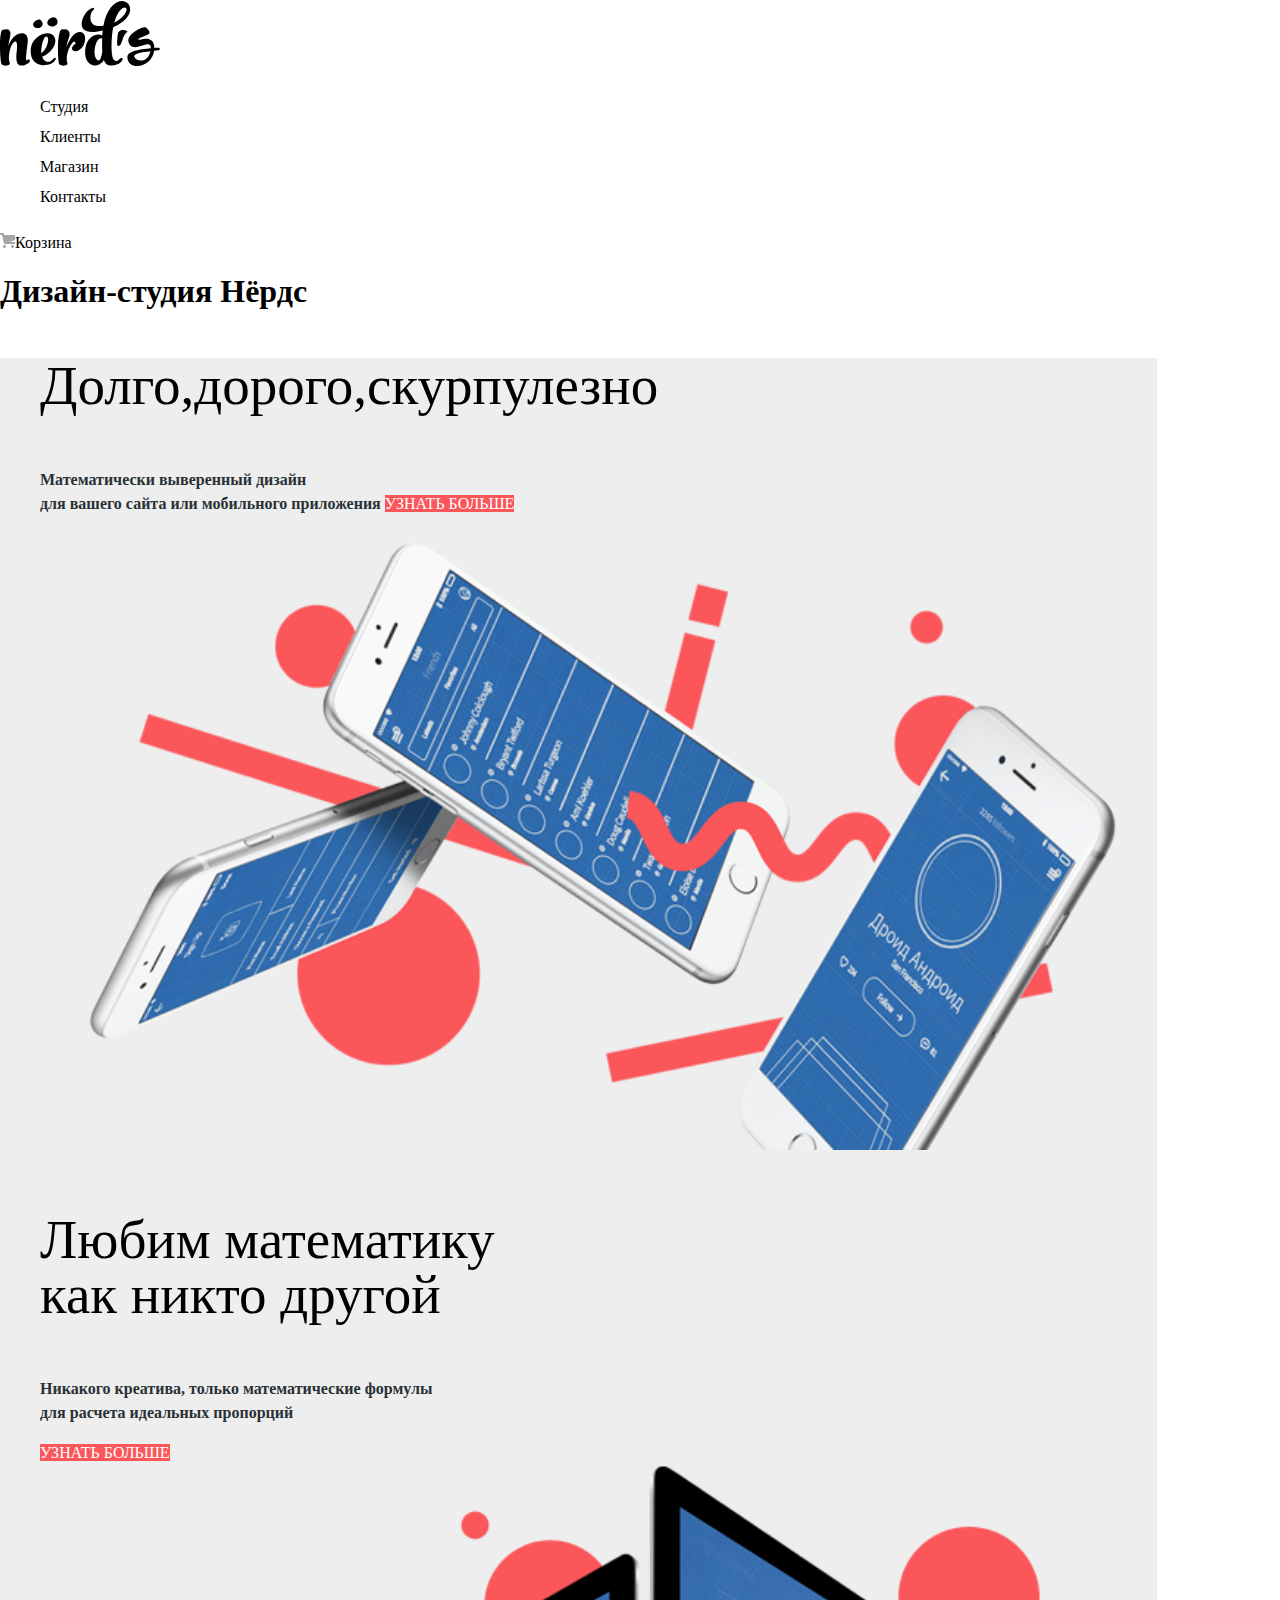
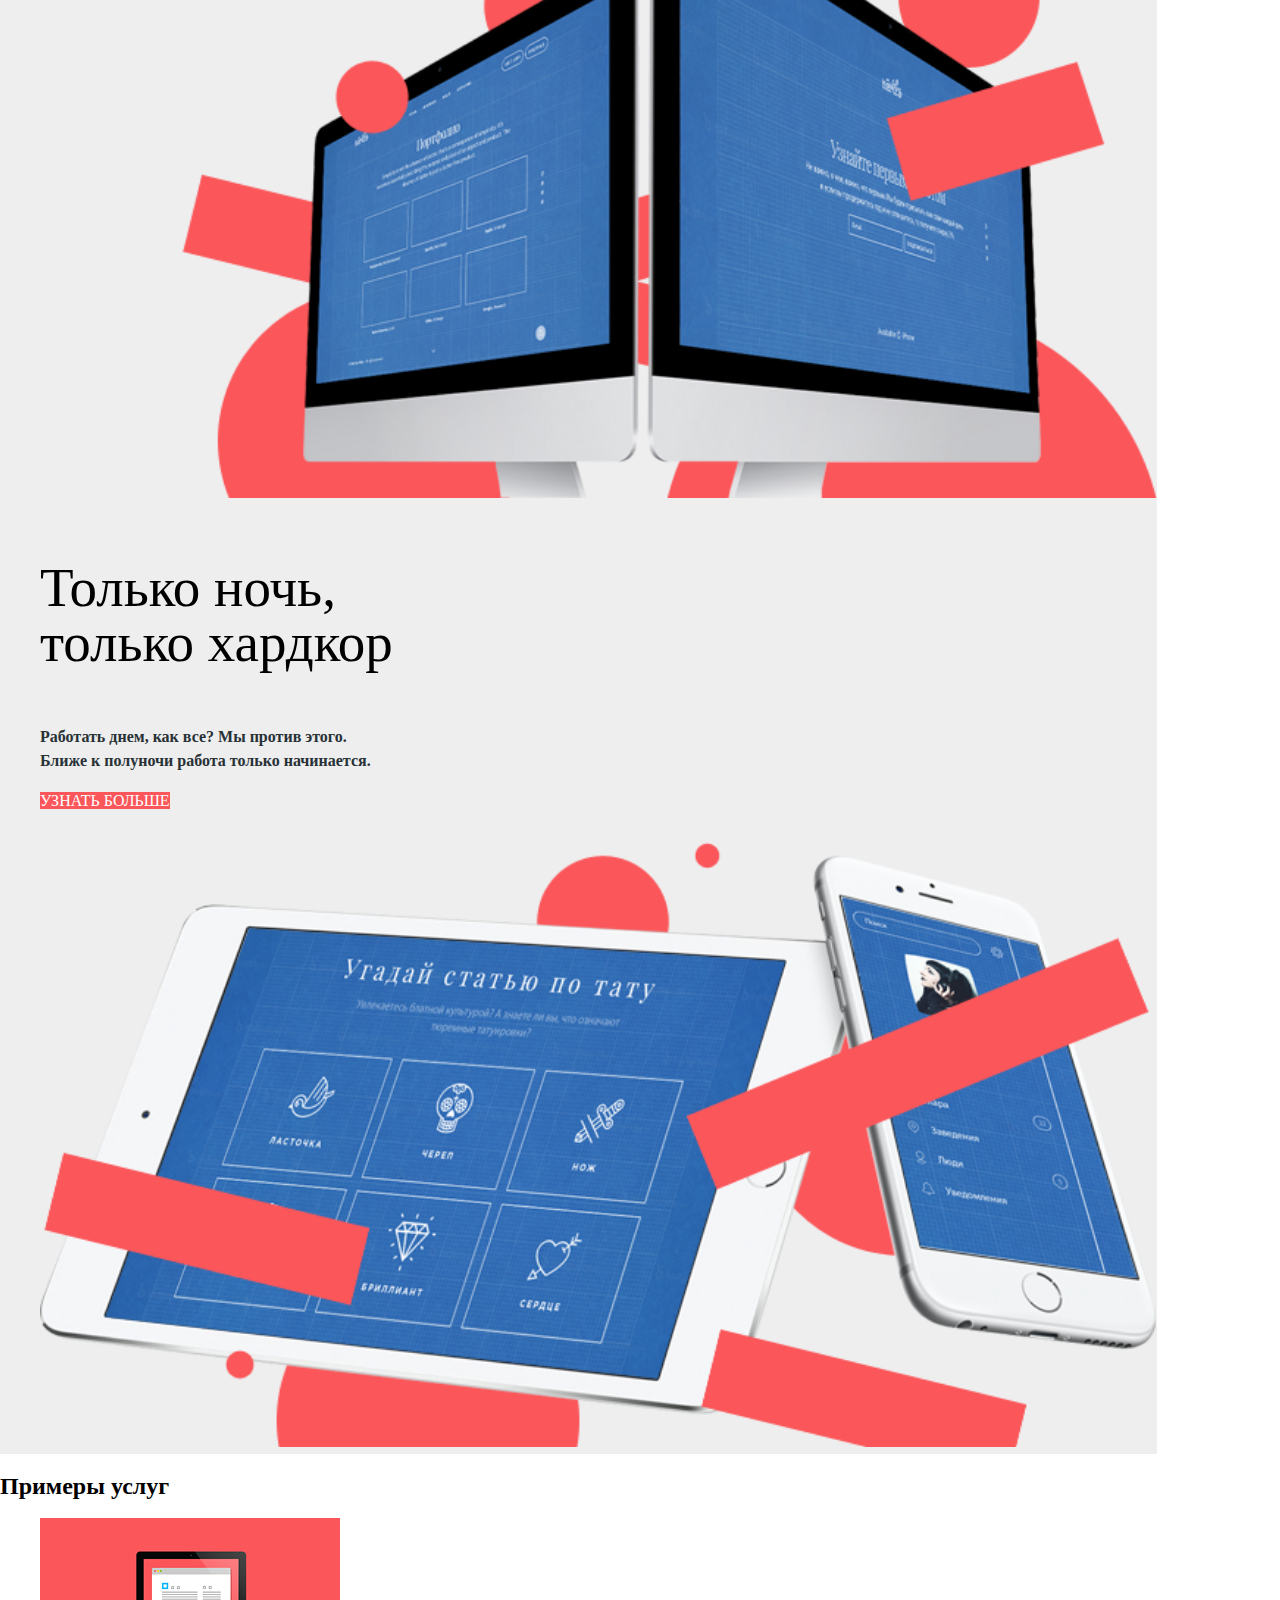
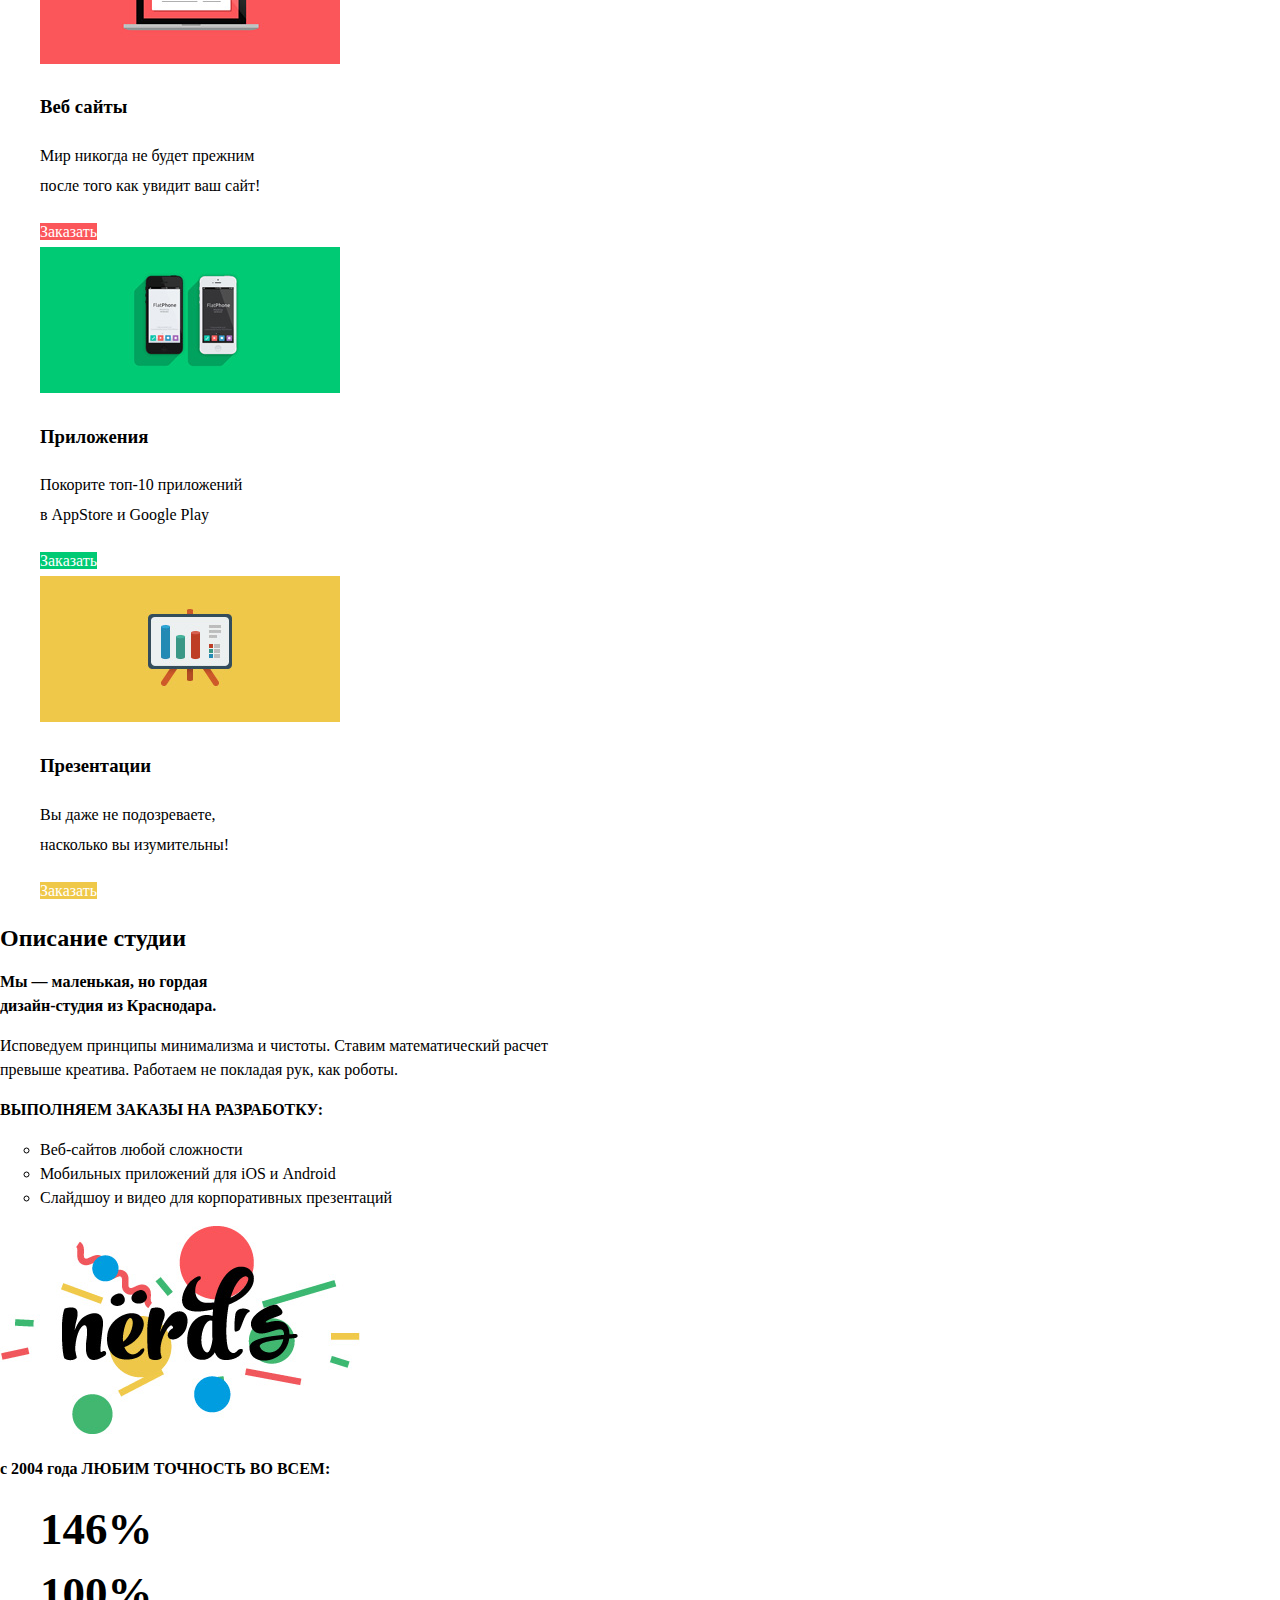
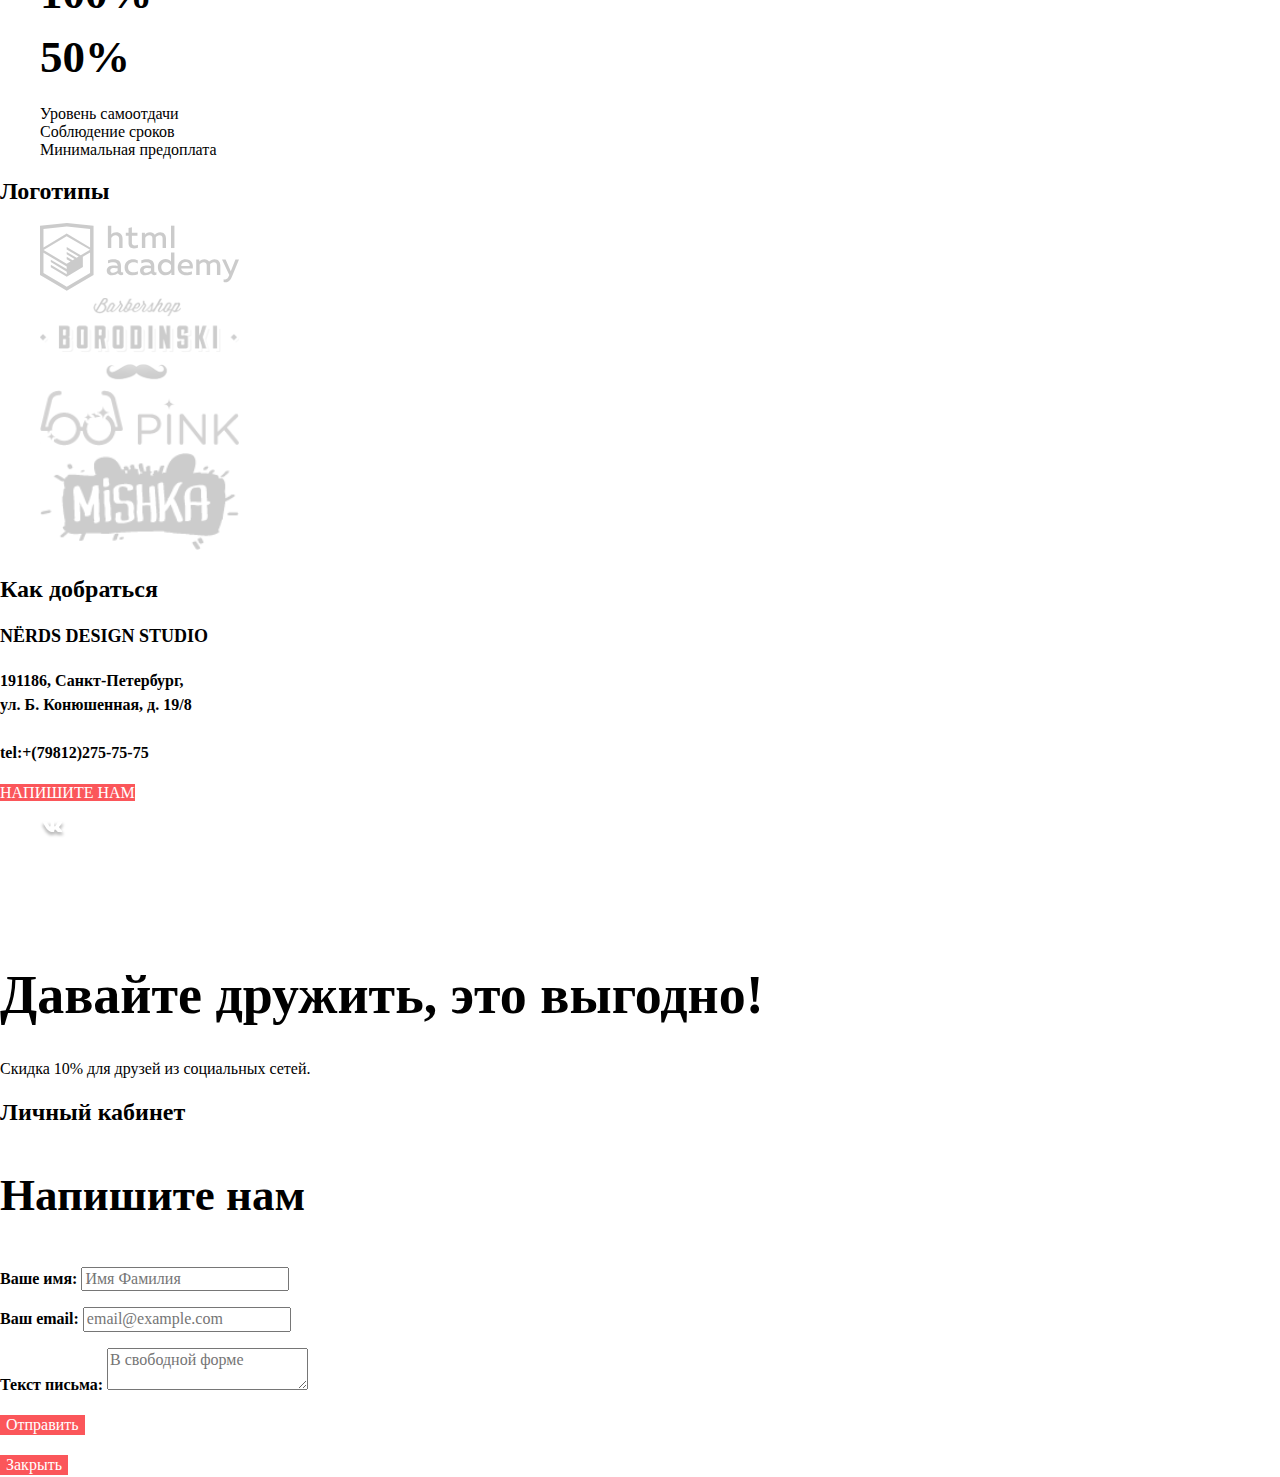
==== index.html @ e7d0ba55 "Merge pull request #5 from DavlatovaN/master" ====
<!DOCTYPE html>
<html class="page" lang="ru">
  <head>
    <meta charset="utf-8">
    <title>HTML Academy: Нёрдс</title>
    <link rel="icon" href="favicon.ico.svg">
    <link rel="icon" href="img/icons/icon.svg "type="image/svg+xml>">
    <link rel="apple-touch-icon" href="img/icons/180.png">
    <link rel="manifest" href="favicon.manifest">
    <link rel="stylesheet" href="css/normalize.css">
    <link href="https://fonts.googleapis.com/css2?family=Roboto:wght@400;700&display=swap" rel="stylesheet">
    <link rel="stylesheet" href="css/style.css">
  </head>

  <body class="page-body">
  <header class="header-main">
    <div class="container">
      <nav class="main-navigation">
        <a class="main-header-logo" href="index.html">
          <img src="img/nerds-logo.svg" width="160" height="65" alt="Логотип Нёрдс">
        </a>
        <ul class="site-navigation">
          <li><a class="site-navigation-link" href="index.html">Студия</a></li>
          <li><a class="site-navigation-link" href="#">Клиенты</a></li>
          <li><a class="site-navigation-link">Магазин</a></li>
          <li><a class="site-navigation-link" href="#">Контакты</a></li>
        </ul>
        <a class="cart-link" href="#"><img src="img/cart-icon.svg" alt="Корзина">Корзина</a>
      </nav>
    </div>
  </header>
  <!--Первый блок со слайдером-->
 <main class="container">
   <h1>Дизайн-студия Нёрдс</h1>
   <!--Первый блок со слайдером-->
   <section class="features">
     <ul class="features-list">
       <li class="features-item">
         <p class="list-title">Долго,дорого,скурпулезно</p>
         <p class="list-discription">
           Математически выверенный дизайн<br />
           для вашего сайта или мобильного приложения
           <a class="button" href="#">УЗНАТЬ БОЛЬШЕ</a>
           <img src="img/slide.png" width="1157" height="431" alt="Логотип Нёрдс">
       </li>
       <li class="features-item">
       <p class="list-title">
         Любим математику<br>
         как никто другой
       </p>
         <p class="list-discription">
           Никакого креатива, только математические формулы<br>
           для расчета идеальных пропорций
         </p>
         <a class="button" href="#">УЗНАТЬ БОЛЬШЕ</a>
         <img src="img/slide2.png" width="1157" height="431" alt="Логотип Нёрдс">
       </li>
       <li class="features-item">
         <p class="list-title">Только ночь,<br />только хардкор</p>
         <p class="list-discription">
           Работать днем, как все? Мы против этого.<br>
           Ближе к полуночи работа только начинается.
         </p>
         <a class="button" href="#">УЗНАТЬ БОЛЬШЕ</a>
         <img src="img/slide3.png" width="1157" height="431" alt="Логотип Нёрдс">
     </ul>
   </section>

   <!--Второй блок с примерами работ-->
   <section class="services">
     <h2> Примеры услуг</h2>
     <ul class="services-list">
       <li class="services-item">
           <img src="img/computer.png" width="300" height="146" alt="Иллюстрация-1">
         <h3>Веб сайты</h3>
         <p class="services-slogan">Мир никогда не будет прежним<br>
           после того как увидит ваш сайт!</p>
         <a class="button" href="blank.html">Заказать</a>
       </li>
       <li class="services-item">
           <img src="img/telephone.png" width="300" height="146" alt="Иллюстрация-2">
         <h3>Приложения</h3>
         <p>
           Покорите топ-10 приложений <br />
           в AppStore и Google Play
         </p>
         <a class="button button-green" href="#">Заказать</a>
       </li>
       <li class="services-item">
           <img src="img/TV.png" width="300" height="146" alt="Иллюстрация-3">
         <h3>Презентации</h3>
         <p>Вы даже не подозреваете,<br />
           насколько вы изумительны!</p>
         <a class="button button-yellow" href="#">Заказать</a>
       </li>
     </ul>
   </section>

   <!--Третий блок описание студии-->
   <section class="article">
     <h2>Описание студии</h2>
     <p class="article-title">Мы — маленькая, но гордая<br>
       дизайн-студия из Краснодара.</p>
     <p class="article-item">Исповедуем принципы минимализма и чистоты. Ставим математический расчет<br>
       превыше креатива. Работаем не покладая рук, как роботы.</p>
     <p class="orders">ВЫПОЛНЯЕМ ЗАКАЗЫ НА РАЗРАБОТКУ:</p>
     <ul class="orders-list">
       <li class="orders-item">Веб-сайтов любой сложности</li>
       <li class="orders-item">Мобильных приложений для iOS и Android</li>
       <li class="orders-item">Слайдшоу и видео для корпоративных презентаций</li>
     </ul>
     <img src="img/nerds-illustration.svg" width="360" height="208" alt="Иллюстрация-1">
     <p class="acuracy">с 2004 года ЛЮБИМ ТОЧНОСТЬ ВО ВСЕМ:</p>
     <ul>
       <li class="acuracy-percent">146%</li>
       <li class="acuracy-percent">100%</li>
       <li class="acuracy-percent">50%</li>
     </ul>
     <ul >
       <li class="acuracy-tag">Уровень самоотдачи</li>
       <li class="acuracy-tag">Соблюдение сроков</li>
       <li class="acuracy-tag">Минимальная предоплата</li>
     </ul>
   </section>

   <!--Четвертый блок с логотипами-->

   <section class="partners">
     <h2>Логотипы</h2>
     <ul class="partners-list">
       <li class="partners-item">
         <img src="img/Group-1.svg" width="199" height="68" alt="Группа-1">
       </li>
       <li class="partners-item">
         <img src="img/Group-2.svg" width="199" height="68" alt="Группа-2">
       </li>
       <li class="partners-item">
         <img src="img/Group-3.svg" width="199" height="68" alt="Группа-3">
       </li>
       <li class="partners-item">
         <img src="img/Group-4.svg" width="199" height="68" alt="Группа-4">
       </li>
     </ul>
    </section>
   <!--Здесь будет карта-->
 </main>

  <footer class="main-footer">
    <section class="contacts">
      <h2>Как добраться</h2>
      <p class="contacts-title">NЁRDS DESIGN STUDIO</p>
      <p class="contacts-tex">
        191186, Санкт-Петербург,<br>
        ул. Б. Конюшенная, д. 19/8<br>
        <br>
        tel:+(79812)275-75-75
      </p>
      <a class="button" href="#">НАПИШИТЕ НАМ</a>
    </section>

    <section class="footer-social">
      <ul>
        <li>
          <a class="social-button"><div><img src="img/vk.svg" width="26" height="15" alt="Вконтакте"></div></a>
        </li>
        <li>
          <a  class="social-button"><div><img src="img/fb.svg" width="26" height="15" alt="Фейсбук"></div></a>
        </li>
        <li>
          <a  class="social-button"><div><img src="img/insta.svg" width="26" height="15" alt="Инстраграмм"></div></a>
        </li>
      </ul>
    </section>
    <section class="footer-slogan">
      <h2>Давайте дружить, это выгодно!</h2>
      <p class="footer-item">Скидка 10% для друзей из социальных сетей.</p>
    </section>
  </footer>

  <!--Скрытые части-->
  <section class="modal">
    <h2>Личный кабинет</h2>
    <p class="modal-description">Напишите нам</p>
    <form class="login-form" action="blank.html" method="post">
      <p>
        <label class="name" for="name-name">Ваше имя:</label>
        <input id="name-name" type="text" name="name" placeholder="Имя Фамилия" />
      </p>
      <p>
        <label class="email" for="name-email">Ваш email:</label>
        <input id="name-email" type="email" name="email" placeholder="email@example.com" />
      </p>
      <p>
        <label class="coment" for="coment-coment">Текст письма:
          <textarea id="coment-coment" name="coment" placeholder="В свободной форме"></textarea>
        </label>
      </p>
      <p>
        <button class="button" type="submit">Отправить</button>
    </form>
    <button class="modal-close" type="button">Закрыть</button>
  </section>

    </body>

</html>
---- css/style.css ----
/*Fonts*/
 @font-face {
   font-family: "PT Roboto";
   src: url("../fonts/roboto.woff2");format("woff2")
        url("../fonts/roboto.woff");format("woff")
   font-weight:400;
   font-style: normal;
 }
 @font-face {
   font-family: "PT Roboto";
   src: url("../fonts/robotobold.woff2");format("woff2")
        url("../fonts/robotobold.woff");format("woff")
   font-weight:700;
   font-style: normal;
 }
 /*Variables*/
 :root {
   /*logo*/
   --logo-focus:#A6A6A6;
   /*text*/
   --heading-color:#000000;
   --content-color:#283136;
   --basic-white:#FFFFFF;
   --text-contact-cart:#666666;
   --footer-benefit:#444444;
   /*buttons*/
   --basic-red:#FB565A;
   --focus-red:#E74246;
   --click-red:#D7373B;

   --basic-green:#00CA74;
   --focus-green:#00BC6C;
   --click-green:#00AA62;

   --basic-yellow:#EFC849;
   --focus-yellow:#EAB534;
   --click-yellow:#E5A722;

   /*button and bckgrnd slider*/
   --basic-grey:#EEEEEE;
   --focus-grey:#DFDFDF;
   --click-grey:#D5D5D5;

   /*social*/
   --basic-social-icon:#E1E1E1;
   --focus-social-icon:#E74246;
   --click-social-icon:#D7373B;

   /*catalog cart head*/
   --catalog-cart-head:#4D4D4D;
 }


 /*Global*/
 .page-body {
   width: 1157px;
   font-family: " RT Roboto";
   font-size: 16px;
   line-height: 24px;
   font-weight: 700;
    color:var(--heading-color);
   text-transform: none;
 }
 a {
   color: var(--heading-color);
   text-decoration: none;
 }
 li {
   list-style: none;
 }
img{
  max-width: 100%;
  height: auto;
}
 /*buttins*/
 .button,
 .modal-close {
   border: none;
   font-size: 16px;
   line-height: 18px;
   font-weight: 500;
   color: var(--basic-white);
   background-color: var(--basic-red);
 }

 .button-yellow {
   background-color: var(--basic-yellow);
 }
 .button-green {
   background-color: var(--basic-green);
 }
 .social-button {
   color: #D7373B;
 }

 /*добавил для визуального отображения*/
 .social-icon {
   background-color:var(--basic-social-icon);
 }


 /*стили поведения при наведении*/
 .button:hover,
 .button:focus {
   background-color: var(--focus-red);
 }

 .button-yellow:hover,
 .button-yellow:focus {
   background-color: var(--focus-yellow);
 }

 .button-green:hover,
 .button-green:focus {
   background-color: var(--focus-green);
 }
}
 /*Main navigation*/

 .header main{
   background-color:var(--basic-grey);
 }
 .main-navigation{
   font-weight: 500;
   line-height: 30px;
 }
 .site-navigation{
   list-style: none;
 }
.site-navigation a:active{color: red;}


.features{
  background-color: var(--basic-grey);
}
 .list-title {
   font-size: 55px;
   line-height: 55px;
   font-weight: 500;
 }
 .list-discription {
   color: var(--content-color);
 }

 .services-list{
   line-height: 30px;
 }
 .services-item{
   font-weight: 400;
 }

 article-title{
   font-size: 45px;
   line-height: 45px;
   font-weight: 500;
 }
.article-item{
  font-weight: 400;
}
 .orders {
   font-size: 16px;
   line-height: 24px;
 }
 .orders-list {
   font-weight: 400;
 }
 .orders-item {
   list-style: circle;
 }
 .acuracy-percent {
   font-size: 45px;
   line-height: 64px;
 }
 .acuracy-tag {
   font-size: 16px;
   line-height: 18px;
   font-weight: 400;
 }

 /*footer*/

 .contacts-title {
   font-size: 18px;
   line-height: 30px;
 }
 .contacts-text {
   font-size: 16px;
   line-height: 18px;
   font-weight: 400;
 }
 .footer-slogan{
   font-size: 36px;
   line-height: 36px;
 }
 .footer-item{
   font-size: 16px;
   line-height: 22px;
   font-weight: 400;
 }

    /*CATALOG*/


 /*sort-field*/
 .sort-field {
   font-weight: 700;
   font-size: 18px;
   line-height: 30px;
   color: var(--heading-color);
 }
 .field-type {
   font-weight: 400;
   font-size: 14px;
   line-height: 18px;
 }
 .sort-field-grid {
   display: grid;
   width: 760px;
   height: 200px;
   margin: 20px 20px;
   grid-template-columns: min-content 1fr 1fr 1fr auto;
   outline: 5px solid rgb(0, 107, 139);
 }
 /*container*/
 .page-catalog,container {
   display: grid;
   grid-template-rows: min-content;
   max-width: 1157px;
   font-weight: 500;
   font-size: 55px;
   line-height: 55px;
   outline: 5px solid #E74246;
 }
 .paggination-list {
   display: flex;
   flex-wrap: wrap;
   font-weight: 500;
   font-size: 16px;
   line-height: 18px;
   color: var(--heading-color);
 }
 .cart-item {
   width:  360px;
   min-height: 398px;
   font-weight: 400;
   margin-bottom: 20px;
   margin-right: 20px;
   font-size: 16px;
   line-height: 18px;
   color: var(--text-contact-cart);
   background-color: var(--basic-grey);
 }
 .cart-name {
   font-weight: 700;
   font-size: 18px;
   line-height: 30px;
   color: var(--heading-color);
 }
 .grid-cards {
   outline: 5px solid #FB565A;
 }
 .cart-catalog {
   display: flex;
   flex-wrap: wrap;
   padding: 0;
   margin: 0;
   margin-bottom: 25px;
 }
 /*стили повидения каталога*/
 .grid-list:hover,
 .properties-list:hover {
   opacity: 50%;
 }
 .field-type:hover,
 .field-direct:hover {
   opacity: 50%;
 }
 .cart-name:hover {
   color: var(--basic-red);
 }
 .paggination-list:hover {
   background-color: var(--focus-grey);
 }


 /*modal*/
 .modal-description {
   font-size: 45px;
   line-height: 53px;
 }
 .email,
 .coment,
 .name {
   font-size: 16px;
   line-height: 18px;
 }
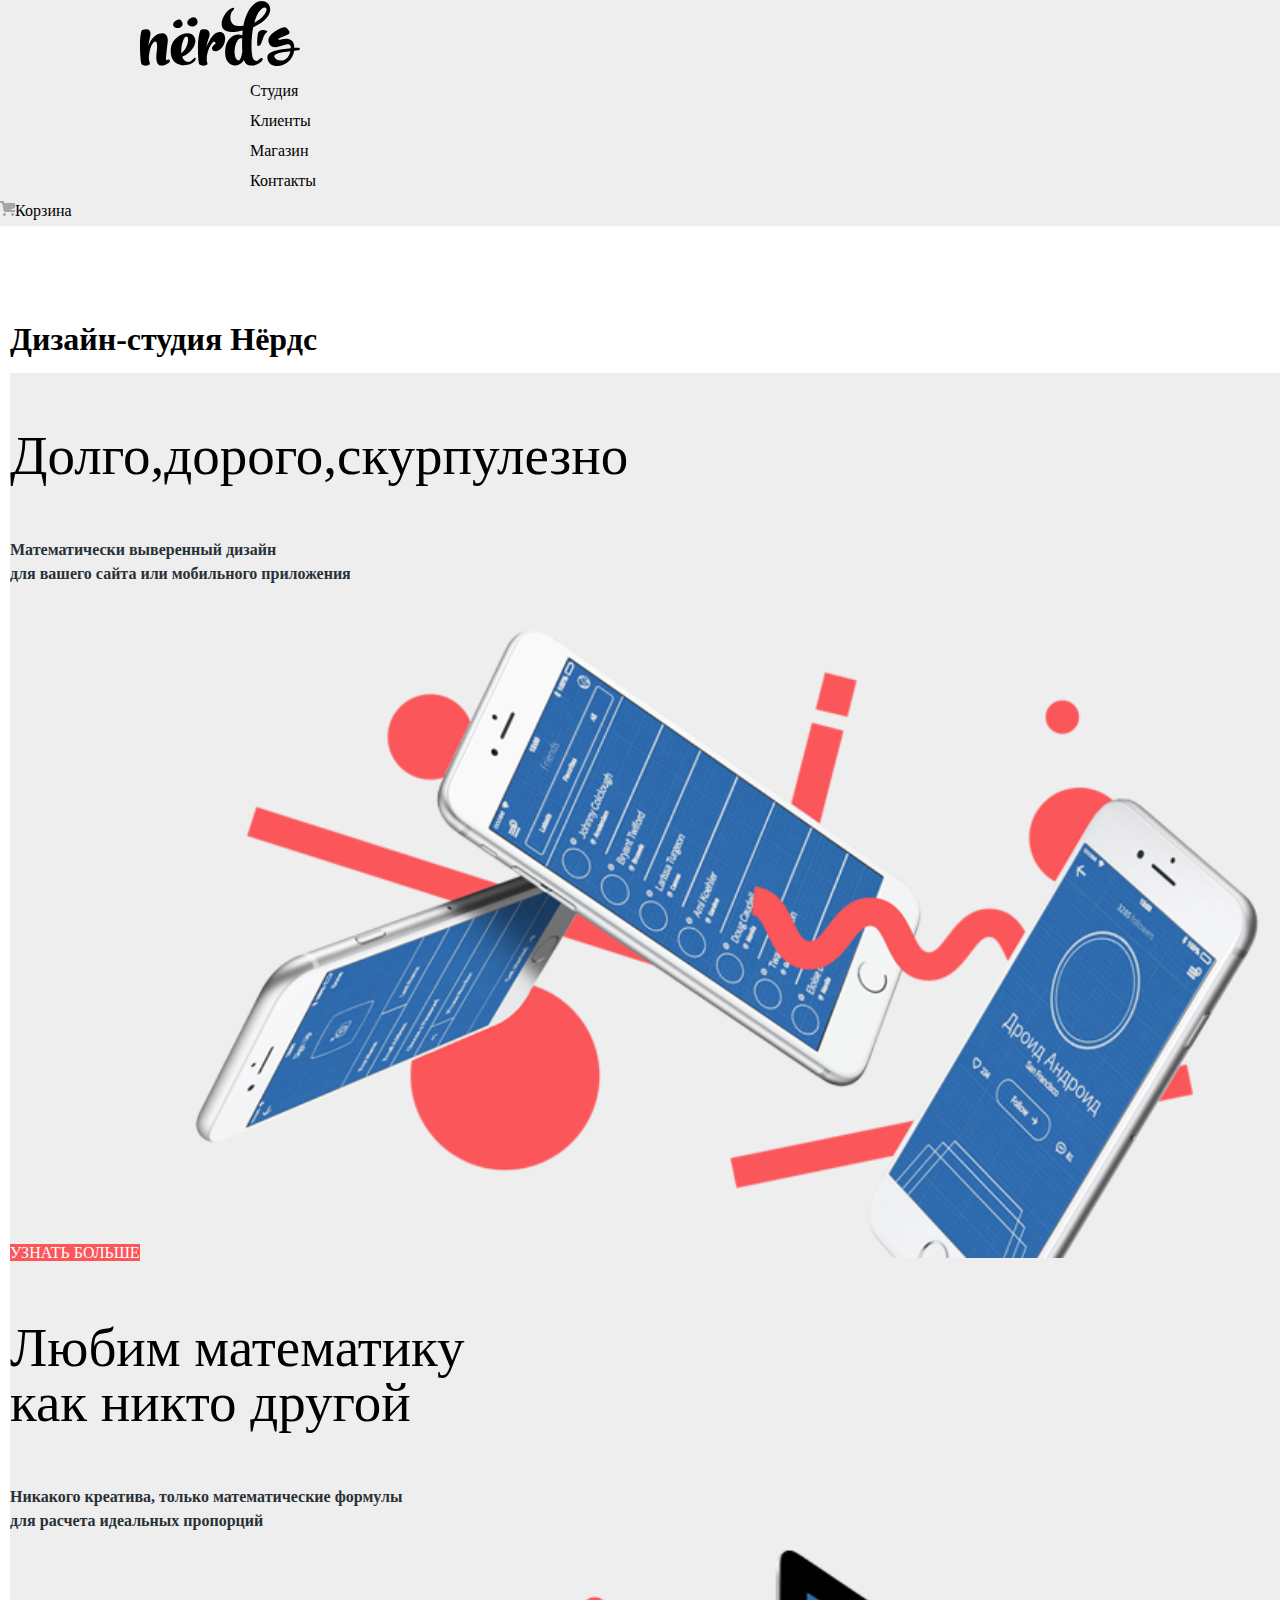
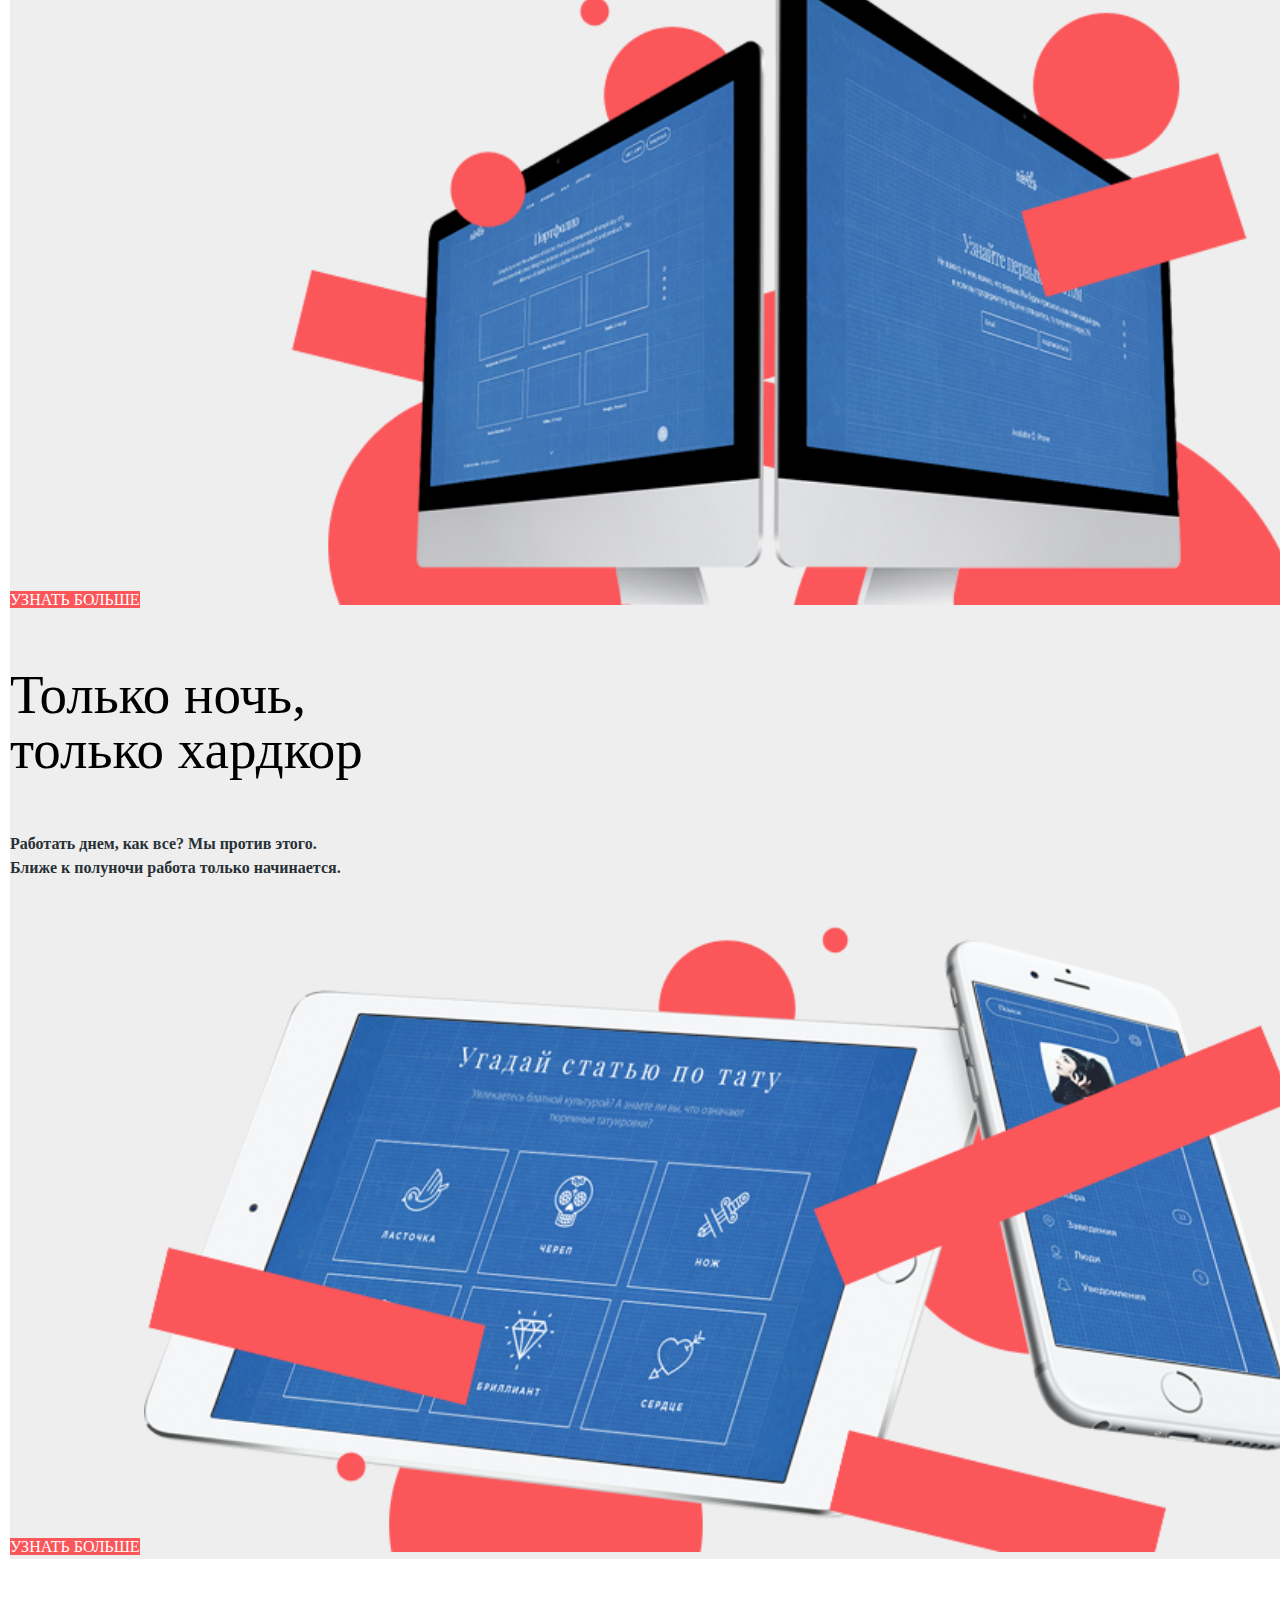
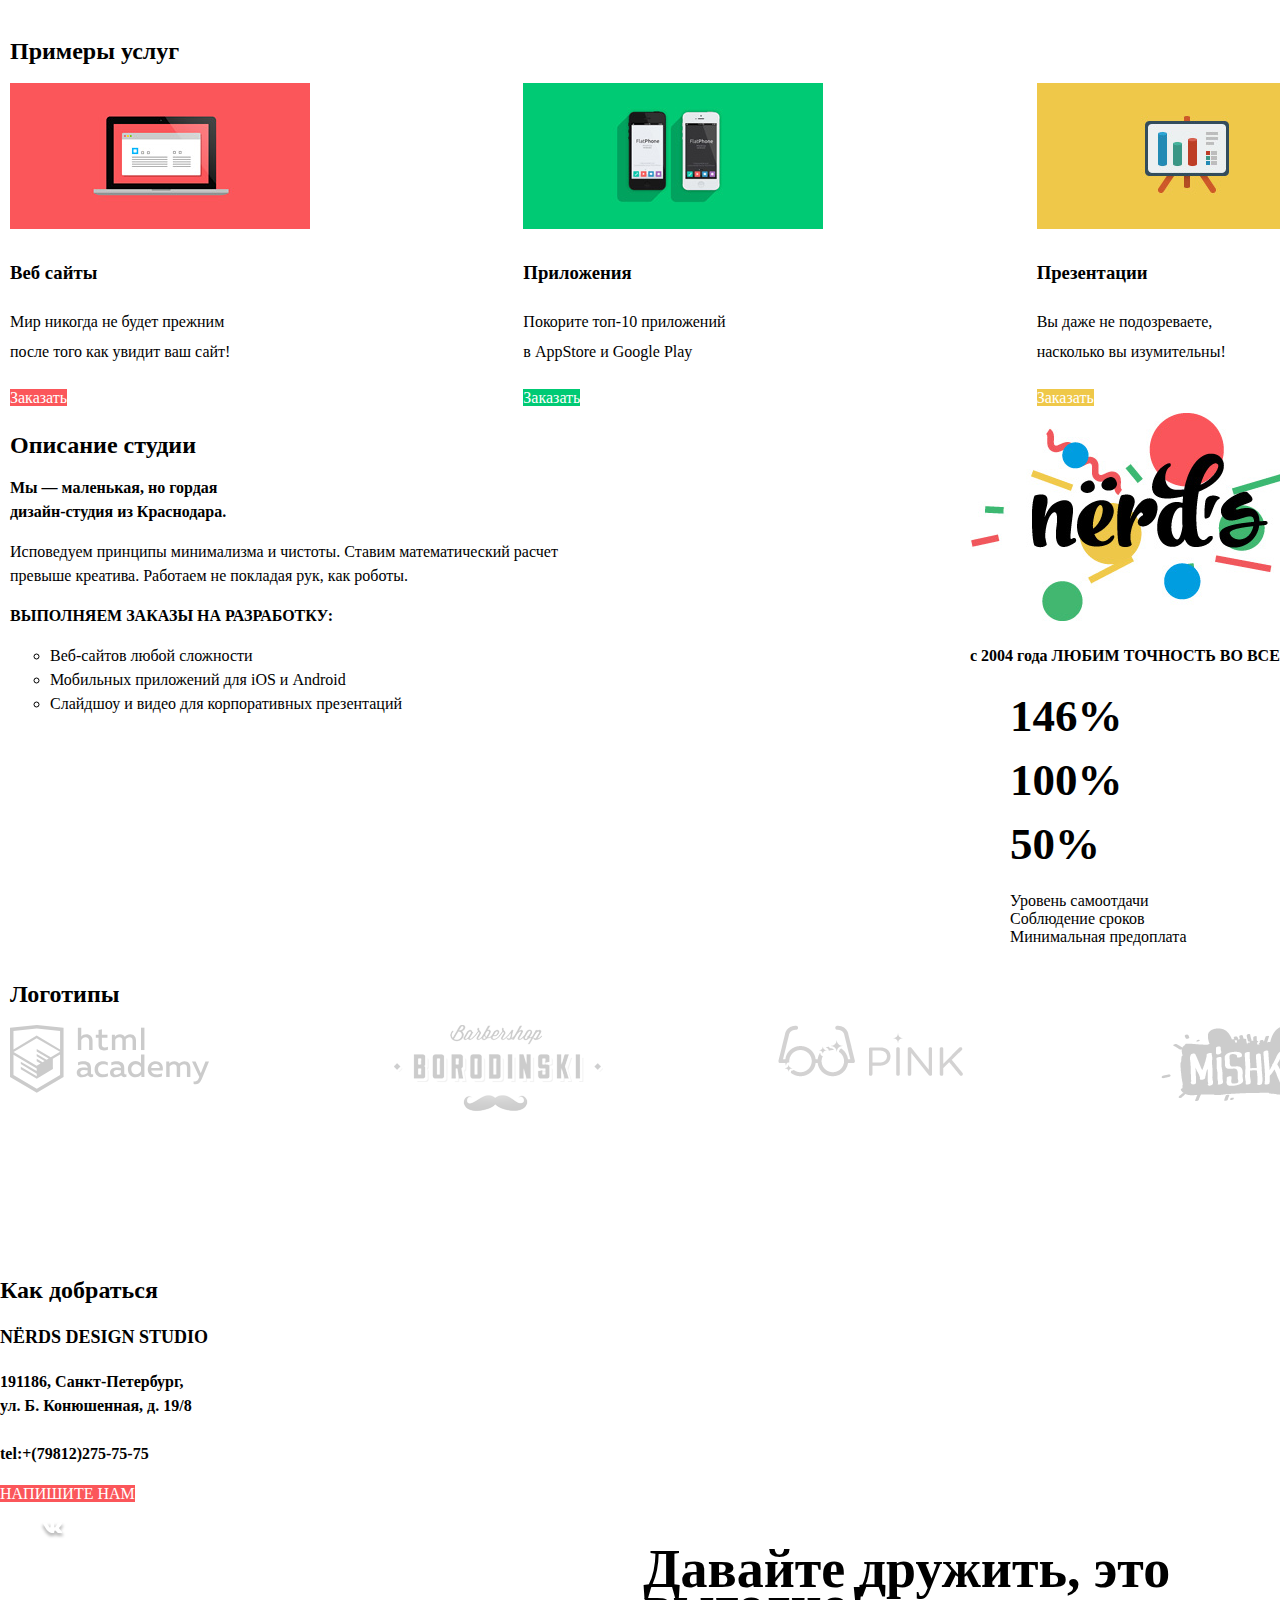
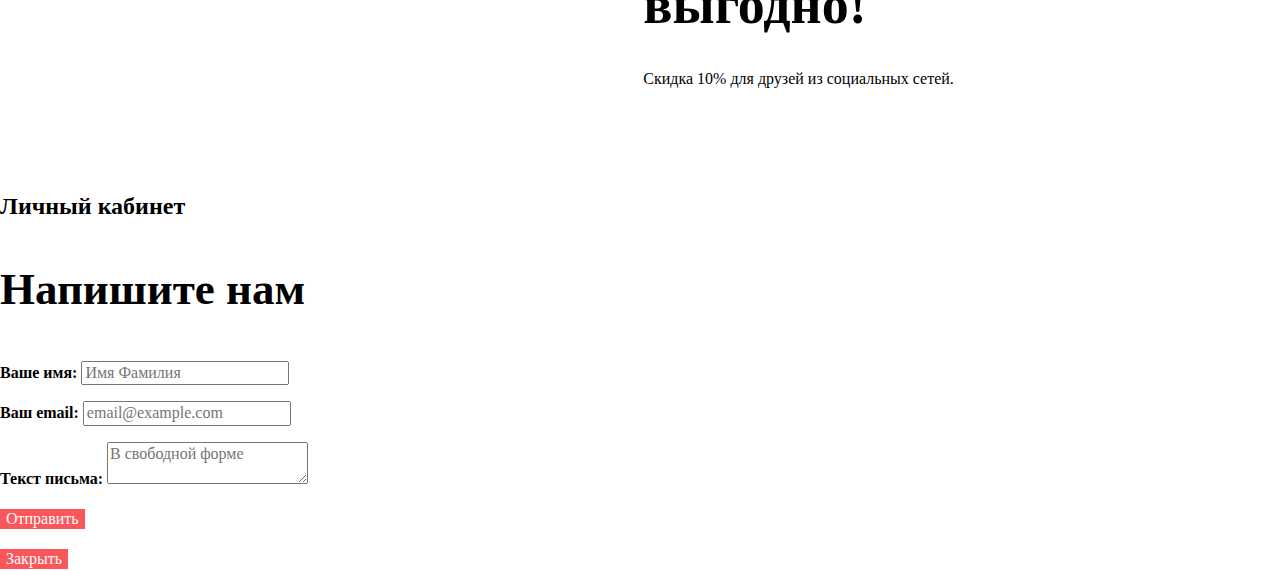
==== commit 0d3d0d70: "Сетка на гридах для главной страницы" ====
--- a/index.html
+++ b/index.html
@@ -14,22 +14,26 @@
 
   <body class="page-body">
   <header class="header-main">
-    <div class="container">
       <nav class="main-navigation">
         <a class="main-header-logo" href="index.html">
           <img src="img/nerds-logo.svg" width="160" height="65" alt="Логотип Нёрдс">
         </a>
-        <ul class="site-navigation">
-          <li><a class="site-navigation-link" href="index.html">Студия</a></li>
-          <li><a class="site-navigation-link" href="#">Клиенты</a></li>
-          <li><a class="site-navigation-link">Магазин</a></li>
-          <li><a class="site-navigation-link" href="#">Контакты</a></li>
-        </ul>
-        <a class="cart-link" href="#"><img src="img/cart-icon.svg" alt="Корзина">Корзина</a>
+        <div class="main-header-bar">
+          <div class="main-navigation-wrapper">
+            <ul class="site-navigation">
+              <li><a class="site-navigation-link" href="index.html">Студия</a></li>
+              <li><a class="site-navigation-link" href="#">Клиенты</a></li>
+              <li><a class="site-navigation-link">Магазин</a></li>
+              <li><a class="site-navigation-link" href="#">Контакты</a></li>
+            </ul>
+          </div>
+        </div>
+        <div class="user-navigation">
+          <a class="cart-link" href="#"><img src="img/cart-icon.svg" alt="Корзина">Корзина</a>
+        </div>
       </nav>
-    </div>
   </header>
-  <!--Первый блок со слайдером-->
+
  <main class="container">
    <h1>Дизайн-студия Нёрдс</h1>
    <!--Первый блок со слайдером-->
@@ -40,6 +44,7 @@
          <p class="list-discription">
            Математически выверенный дизайн<br />
            для вашего сайта или мобильного приложения
+         </p>
            <a class="button" href="#">УЗНАТЬ БОЛЬШЕ</a>
            <img src="img/slide.png" width="1157" height="431" alt="Логотип Нёрдс">
        </li>
@@ -63,6 +68,7 @@
          </p>
          <a class="button" href="#">УЗНАТЬ БОЛЬШЕ</a>
          <img src="img/slide3.png" width="1157" height="431" alt="Логотип Нёрдс">
+       </li>
      </ul>
    </section>
 
@@ -97,31 +103,36 @@
    </section>
 
    <!--Третий блок описание студии-->
-   <section class="article">
-     <h2>Описание студии</h2>
-     <p class="article-title">Мы — маленькая, но гордая<br>
-       дизайн-студия из Краснодара.</p>
-     <p class="article-item">Исповедуем принципы минимализма и чистоты. Ставим математический расчет<br>
-       превыше креатива. Работаем не покладая рук, как роботы.</p>
-     <p class="orders">ВЫПОЛНЯЕМ ЗАКАЗЫ НА РАЗРАБОТКУ:</p>
-     <ul class="orders-list">
-       <li class="orders-item">Веб-сайтов любой сложности</li>
-       <li class="orders-item">Мобильных приложений для iOS и Android</li>
-       <li class="orders-item">Слайдшоу и видео для корпоративных презентаций</li>
-     </ul>
-     <img src="img/nerds-illustration.svg" width="360" height="208" alt="Иллюстрация-1">
-     <p class="acuracy">с 2004 года ЛЮБИМ ТОЧНОСТЬ ВО ВСЕМ:</p>
-     <ul>
-       <li class="acuracy-percent">146%</li>
-       <li class="acuracy-percent">100%</li>
-       <li class="acuracy-percent">50%</li>
-     </ul>
-     <ul >
-       <li class="acuracy-tag">Уровень самоотдачи</li>
-       <li class="acuracy-tag">Соблюдение сроков</li>
-       <li class="acuracy-tag">Минимальная предоплата</li>
-     </ul>
-   </section>
+   <div class="index-columns">
+     <section class="article">
+       <h2>Описание студии</h2>
+       <p class="article-title">Мы — маленькая, но гордая<br>
+         дизайн-студия из Краснодара.</p>
+       <p class="article-item">Исповедуем принципы минимализма и чистоты. Ставим математический расчет<br>
+         превыше креатива. Работаем не покладая рук, как роботы.</p>
+       <p class="orders">ВЫПОЛНЯЕМ ЗАКАЗЫ НА РАЗРАБОТКУ:</p>
+       <ul class="orders-list">
+         <li class="orders-item">Веб-сайтов любой сложности</li>
+         <li class="orders-item">Мобильных приложений для iOS и Android</li>
+         <li class="orders-item">Слайдшоу и видео для корпоративных презентаций</li>
+       </ul>
+     </section>
+     <section class="article-logo">
+       <img src="img/nerds-illustration.svg" width="360" height="208" alt="Иллюстрация-1">
+       <p class="acuracy">с 2004 года ЛЮБИМ ТОЧНОСТЬ ВО ВСЕМ:</p>
+       <ul>
+         <li class="acuracy-percent">146%</li>
+         <li class="acuracy-percent">100%</li>
+         <li class="acuracy-percent">50%</li>
+       </ul>
+       <ul >
+         <li class="acuracy-tag">Уровень самоотдачи</li>
+         <li class="acuracy-tag">Соблюдение сроков</li>
+         <li class="acuracy-tag">Минимальная предоплата</li>
+       </ul>
+     </section>
+   </div>
+
 
    <!--Четвертый блок с логотипами-->
 
@@ -132,13 +143,13 @@
          <img src="img/Group-1.svg" width="199" height="68" alt="Группа-1">
        </li>
        <li class="partners-item">
-         <img src="img/Group-2.svg" width="199" height="68" alt="Группа-2">
-       </li>
-       <li class="partners-item">
-         <img src="img/Group-3.svg" width="199" height="68" alt="Группа-3">
-       </li>
-       <li class="partners-item">
-         <img src="img/Group-4.svg" width="199" height="68" alt="Группа-4">
+         <img src="img/Group-2.svg" width="209" height="90" alt="Группа-2">
+       </li>
+       <li class="partners-item">
+         <img src="img/Group-3.svg" width="185" height="52" alt="Группа-3">
+       </li>
+       <li class="partners-item">
+         <img src="img/Group-4.svg" width="173" height="84" alt="Группа-4">
        </li>
      </ul>
     </section>
@@ -146,35 +157,40 @@
  </main>
 
   <footer class="main-footer">
-    <section class="contacts">
-      <h2>Как добраться</h2>
-      <p class="contacts-title">NЁRDS DESIGN STUDIO</p>
-      <p class="contacts-tex">
-        191186, Санкт-Петербург,<br>
-        ул. Б. Конюшенная, д. 19/8<br>
-        <br>
-        tel:+(79812)275-75-75
-      </p>
-      <a class="button" href="#">НАПИШИТЕ НАМ</a>
-    </section>
-
-    <section class="footer-social">
-      <ul>
-        <li>
-          <a class="social-button"><div><img src="img/vk.svg" width="26" height="15" alt="Вконтакте"></div></a>
-        </li>
-        <li>
-          <a  class="social-button"><div><img src="img/fb.svg" width="26" height="15" alt="Фейсбук"></div></a>
-        </li>
-        <li>
-          <a  class="social-button"><div><img src="img/insta.svg" width="26" height="15" alt="Инстраграмм"></div></a>
-        </li>
-      </ul>
-    </section>
-    <section class="footer-slogan">
-      <h2>Давайте дружить, это выгодно!</h2>
-      <p class="footer-item">Скидка 10% для друзей из социальных сетей.</p>
-    </section>
+    <div class="footer-contacts">
+      <section class="contacts">
+        <h2>Как добраться</h2>
+        <p class="contacts-title">NЁRDS DESIGN STUDIO</p>
+        <p class="contacts-tex">
+          191186, Санкт-Петербург,<br>
+          ул. Б. Конюшенная, д. 19/8<br>
+          <br>
+          tel:+(79812)275-75-75
+        </p>
+        <a class="button" href="#">НАПИШИТЕ НАМ</a>
+      </section>
+    </div>
+    <div class="footer-below">
+      <section class="footer-social">
+        <ul>
+          <li>
+            <a class="social-button"><div><img src="img/vk.svg" width="26" height="15" alt="Вконтакте"></div></a>
+          </li>
+          <li>
+            <a  class="social-button"><div><img src="img/fb.svg" width="26" height="15" alt="Фейсбук"></div></a>
+          </li>
+          <li>
+            <a  class="social-button"><div><img src="img/insta.svg" width="26" height="15" alt="Инстраграмм"></div></a>
+          </li>
+        </ul>
+      </section>
+      <section class="footer-slogan">
+        <h2>Давайте дружить, это выгодно!</h2>
+        <p class="footer-item">Скидка 10% для друзей из социальных сетей.</p>
+      </section>
+    </div>
+
+
   </footer>
 
   <!--Скрытые части-->
--- a/css/style.css
+++ b/css/style.css
@@ -53,13 +53,19 @@
 
  /*Global*/
  .page-body {
-   width: 1157px;
+   width: 1440px;
    font-family: " RT Roboto";
    font-size: 16px;
    line-height: 24px;
    font-weight: 700;
     color:var(--heading-color);
    text-transform: none;
+
+   min-font-size: 100%;
+   display: grid;
+   grid-template: min-content 1fr max-content;
+   align-content: start;
+
  }
  a {
    color: var(--heading-color);
@@ -93,7 +99,7 @@
    color: #D7373B;
  }
 
- /*добавил для визуального отображения*/
+ /*добавила для визуального отображения*/
  .social-icon {
    background-color:var(--basic-social-icon);
  }
@@ -109,27 +115,54 @@
  .button-yellow:focus {
    background-color: var(--focus-yellow);
  }
-
  .button-green:hover,
  .button-green:focus {
    background-color: var(--focus-green);
  }
-}
+
+ /*Grid*/
+ page{
+   height: 100%;
+ }
+ /*Main header*/
+
+ .header-main{
+   background-color:var(--basic-grey);
+   margin-bottom: 80px;
+
+ }
  /*Main navigation*/
-
- .header main{
+ .main-navigation{
+   display: grid;
+   font-weight: 500;
+   line-height: 30px;
+ }
+ .main-header-bar{
    background-color:var(--basic-grey);
- }
- .main-navigation{
-   font-weight: 500;
-   line-height: 30px;
+
+ }
+
+ .main-navigation-wrapper{
+   display: grid;
+   grid-template-columns: 1fr 2fr min-content;
+   width: 960px;
+   margin: 0 auto;
+   padding: 0 10px;
  }
  .site-navigation{
    list-style: none;
+   margin: 0;
+   padding: 0;
+
  }
 .site-navigation a:active{color: red;}
 
 
+/*logo*/
+ .main-header-logo{
+   margin-left:140px;
+
+ }
 .features{
   background-color: var(--basic-grey);
 }
@@ -176,9 +209,88 @@
    line-height: 18px;
    font-weight: 400;
  }
-
- /*footer*/
-
+/*container*/
+ .container{
+   width:1440px;
+   margin: 0 auto;
+   padding: 0 10px;
+ }
+
+ /*features*/
+ .features{
+   margin-bottom:80px;
+
+ }
+ .features-list{
+   display: grid;
+   margin: 0;
+   padding: 0;
+   list-style: none;
+ }
+ /*services*/
+ .services{
+
+ }
+ .services-list{
+   display: grid;
+   grid-template-columns: 1fr 1fr 1fr;
+   margin: 0;
+   padding: 0;
+   column-gap:100px;
+ }
+ .services-item{
+
+ }
+ /*index-columns*/
+
+ .index-columns{
+   display: grid;
+   grid-template-columns: 2fr 1fr;
+ }
+ .index-columns h2{
+
+ }
+ /*article*/
+ .article{
+
+ }
+ .article-logo{
+
+
+ }
+
+/*partners*/
+ .partners{
+
+ }
+ .partners-list{
+   display: grid;
+   grid-template-columns: 1fr 1fr 1fr 1fr;
+   margin: 0;
+   padding: 0;
+   column-gap:95px;
+ }
+ /* main-footer*/
+ .main-footer{
+   padding:68px 0;
+   margin-top: 68px;
+ }
+ .footer-contacts{
+   display: grid;
+   grid-template-columns: 1fr;
+ }
+
+.footer-below{
+  display: grid;
+  grid-template-columns: 1fr 2fr;
+}
+.footer-social{
+  width: 261px;
+}
+.footer-slogan{
+  width: 660px;
+  justify-self: center;
+}
  .contacts-title {
    font-size: 18px;
    line-height: 30px;
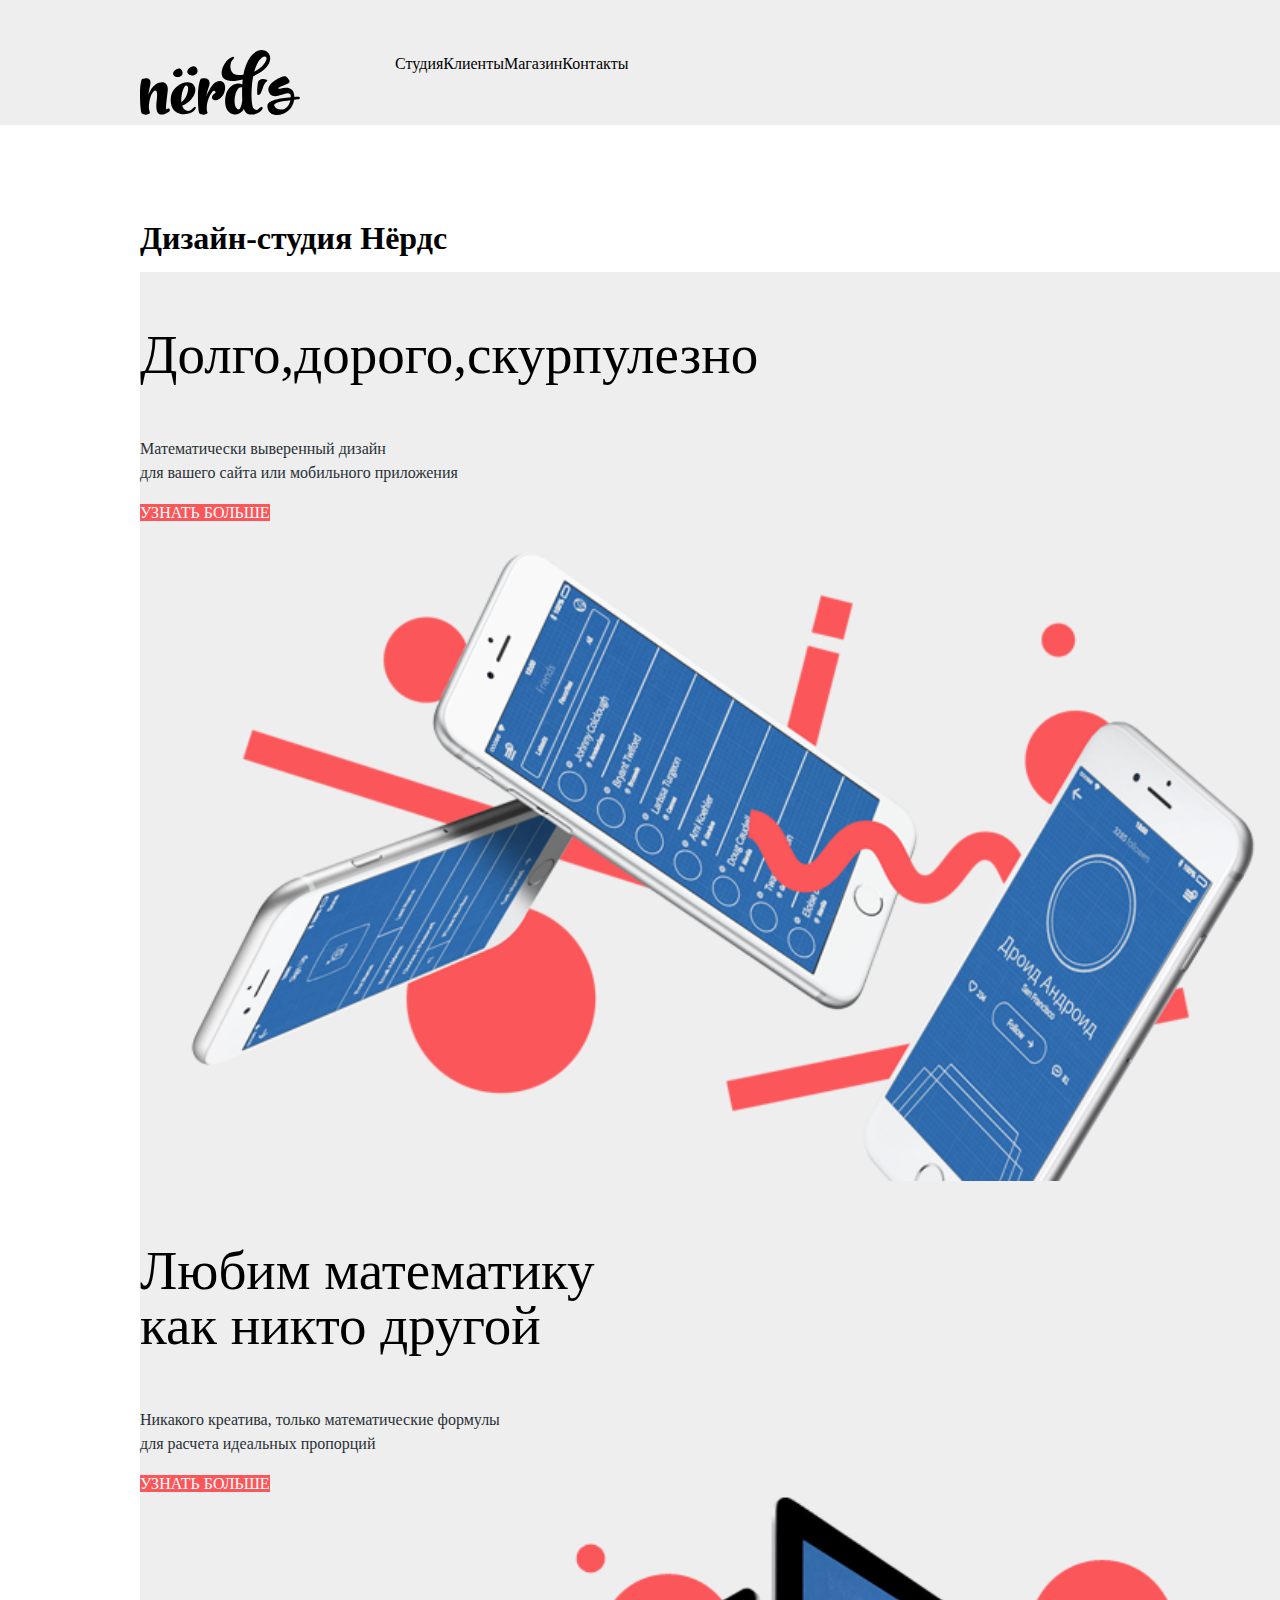
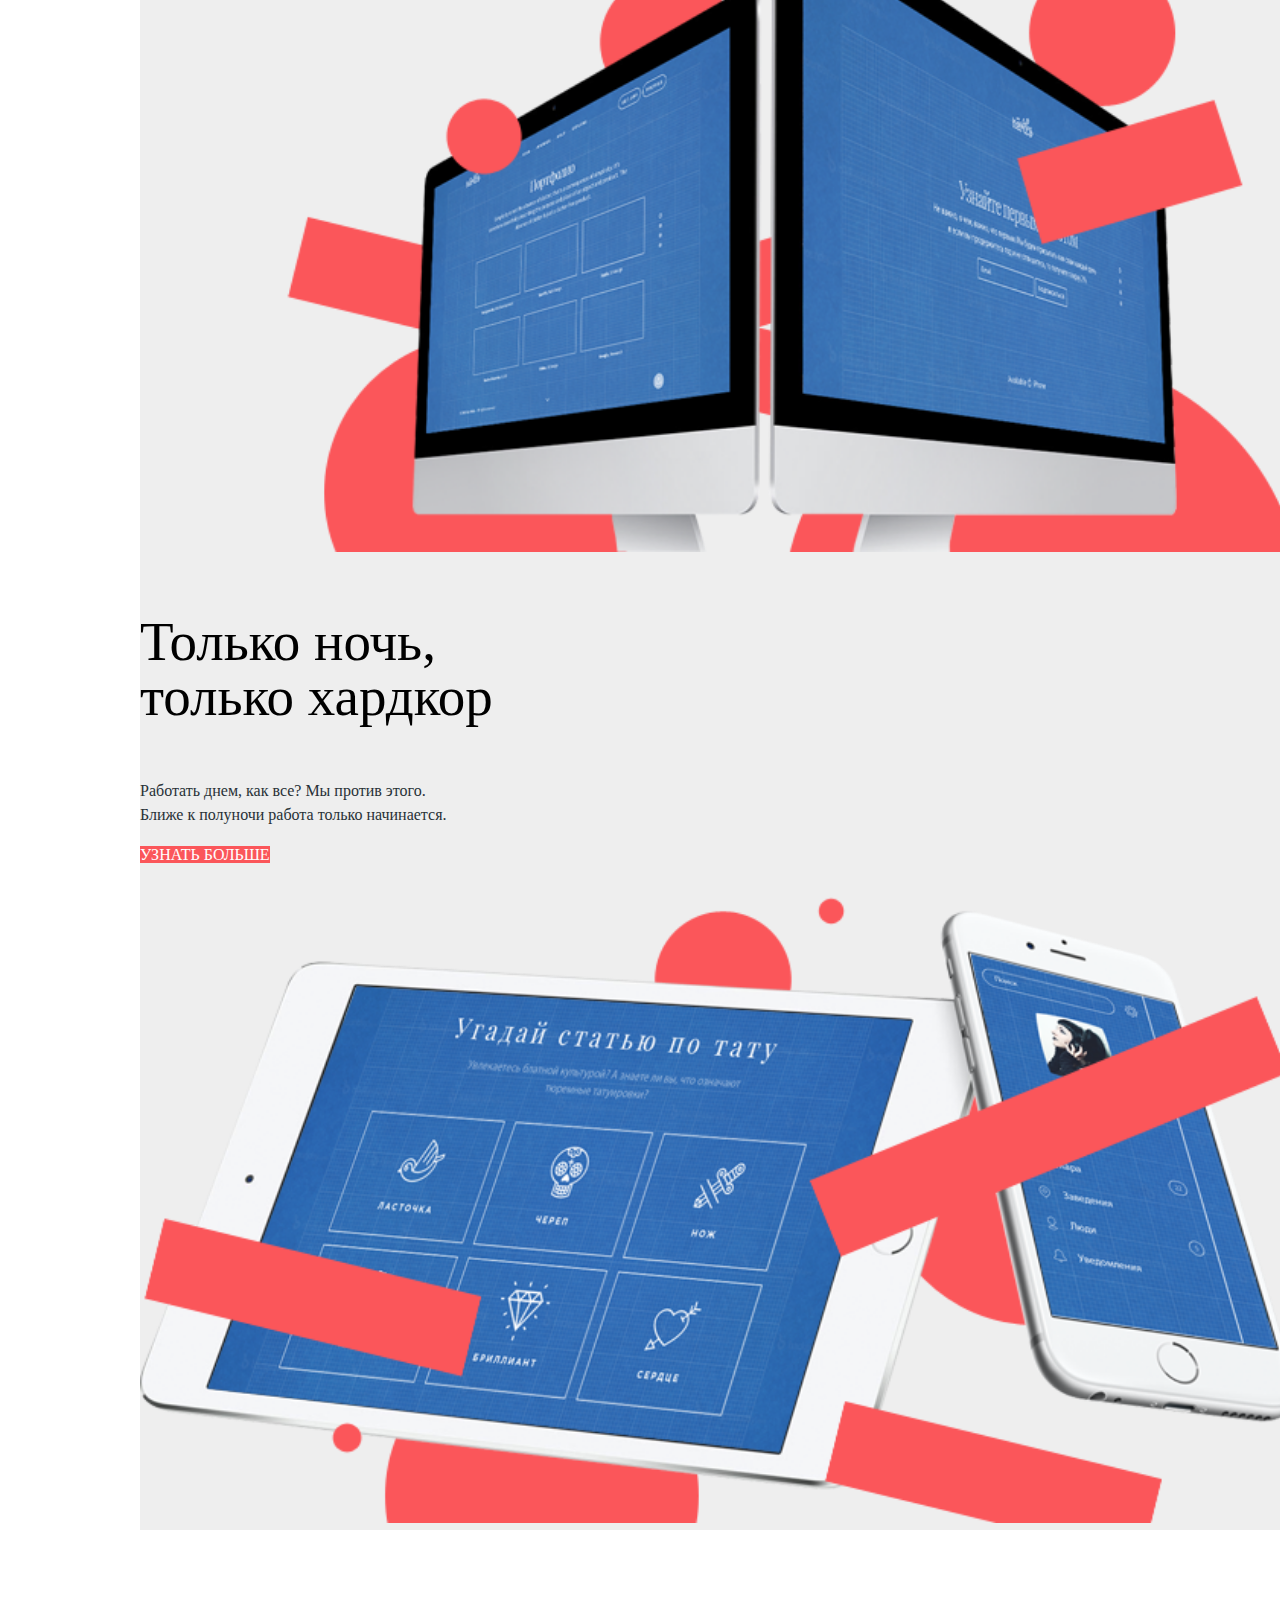
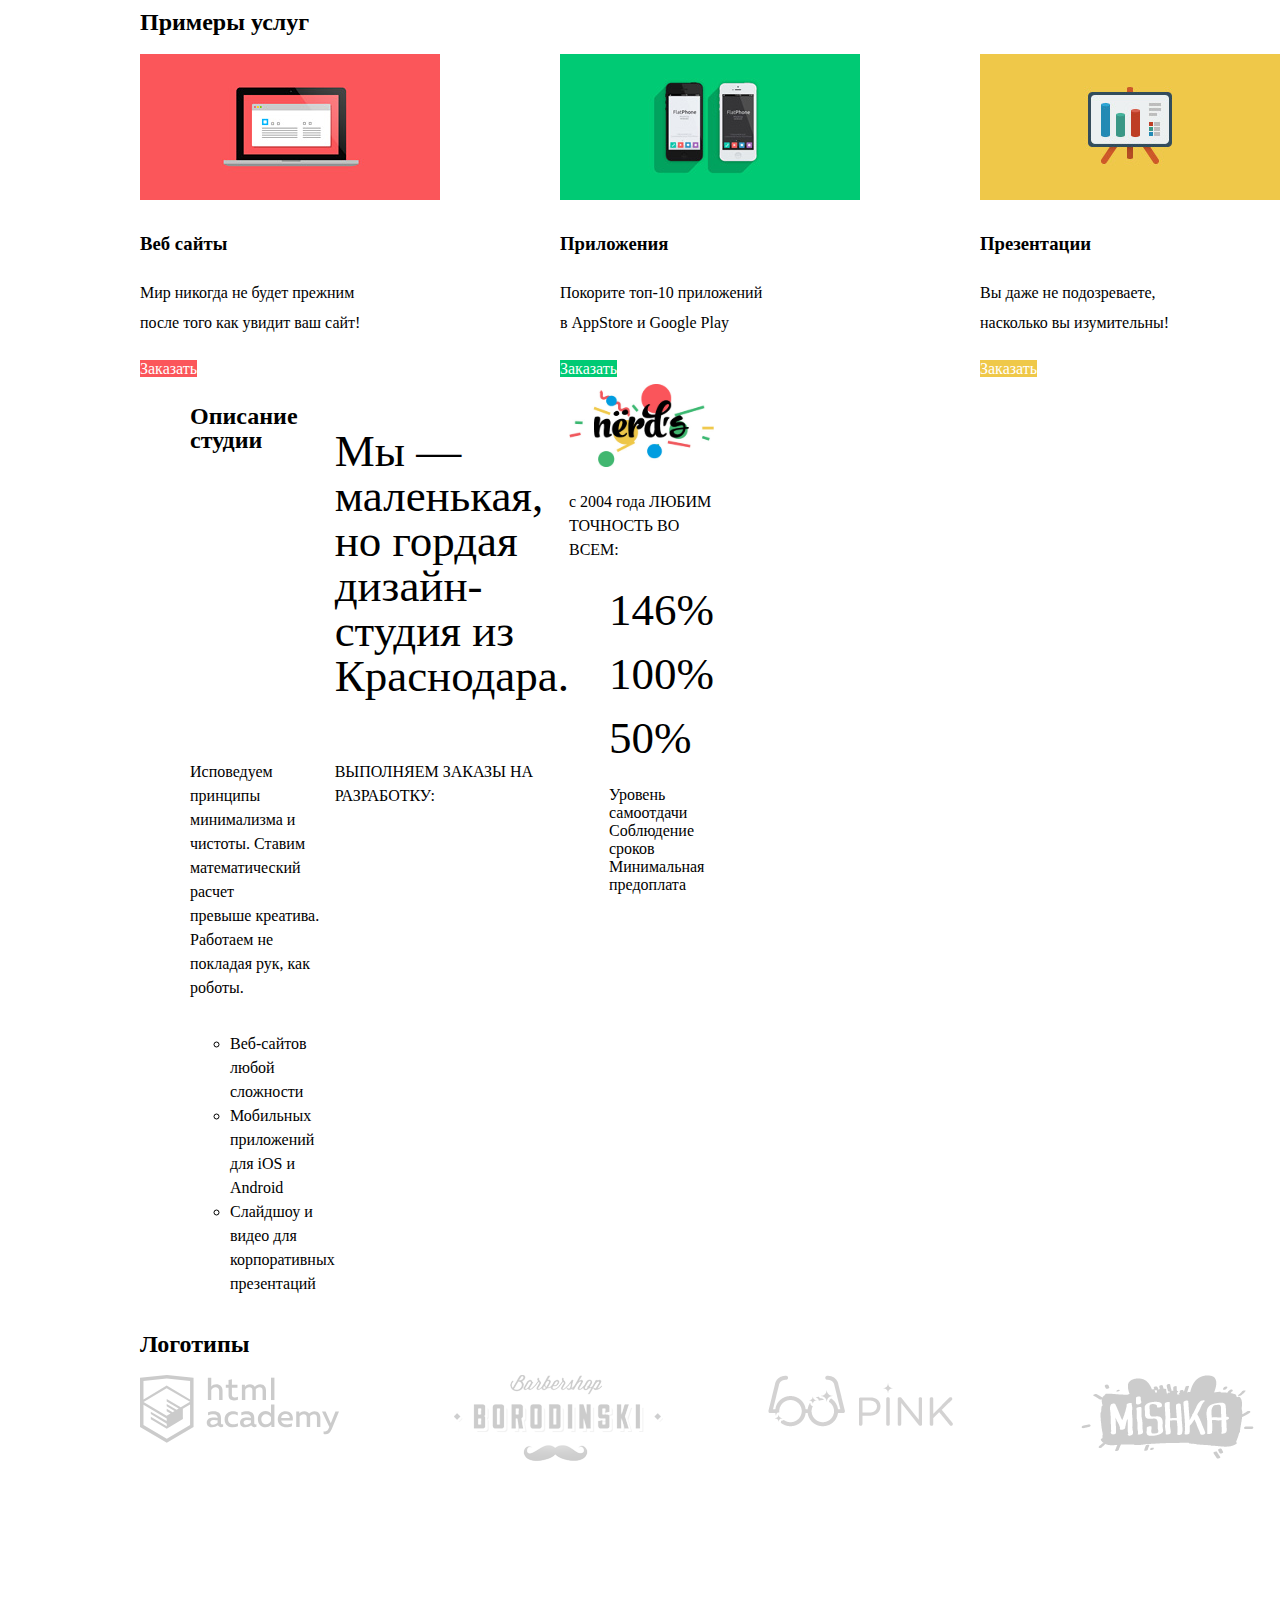
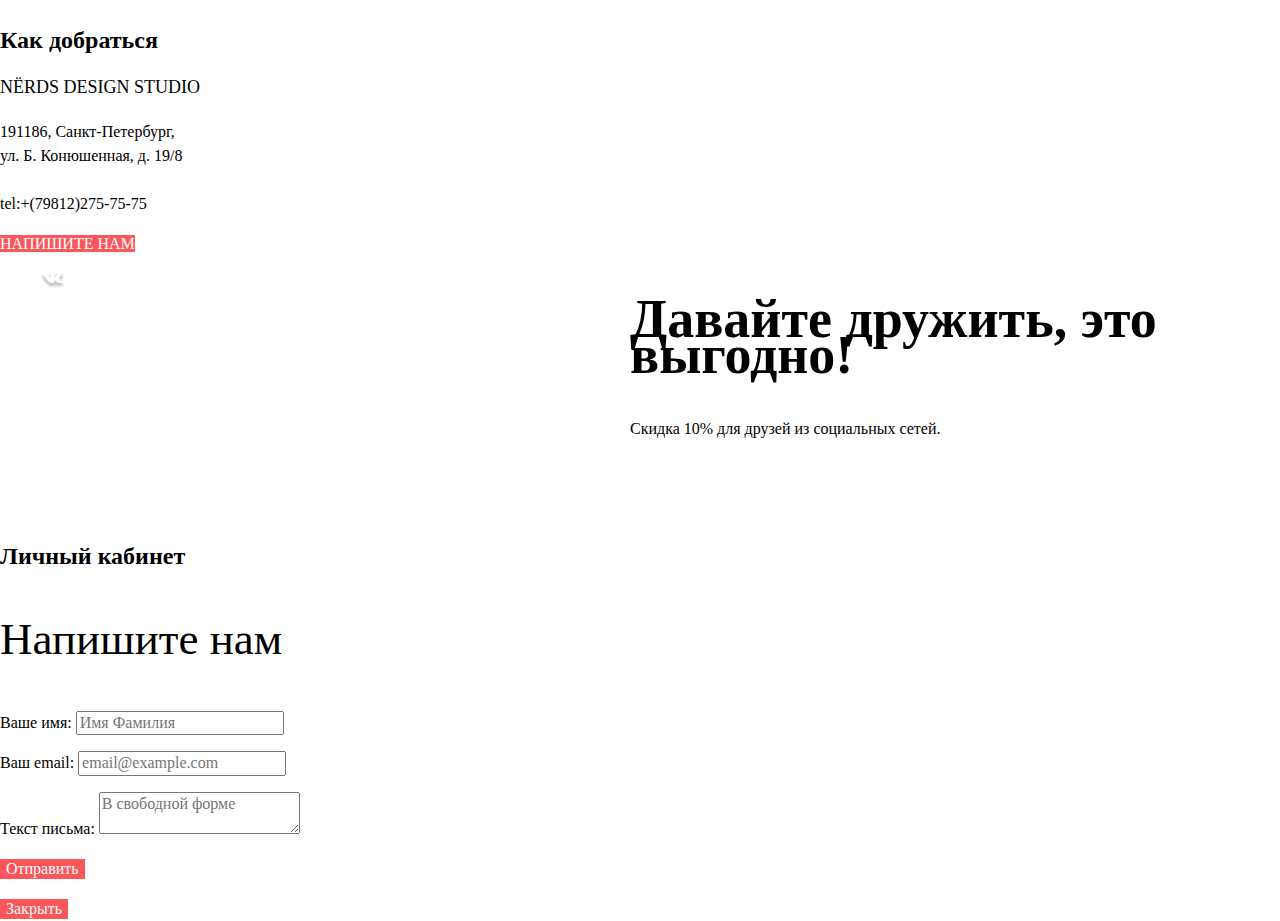
==== commit 23c3b637: "Merge pull request #6 from DavlatovaN/master" ====
--- a/index.html
+++ b/index.html
@@ -189,8 +189,6 @@
         <p class="footer-item">Скидка 10% для друзей из социальных сетей.</p>
       </section>
     </div>
-
-
   </footer>
 
   <!--Скрытые части-->
--- a/css/style.css
+++ b/css/style.css
@@ -53,17 +53,19 @@
 
  /*Global*/
  .page-body {
+   min-width: 1160px;
    width: 1440px;
+   height:355px;
    font-family: " RT Roboto";
    font-size: 16px;
    line-height: 24px;
-   font-weight: 700;
+   font-weight: 400;
     color:var(--heading-color);
+   min-height: 100%;
    text-transform: none;
-
    min-font-size: 100%;
    display: grid;
-   grid-template: min-content 1fr max-content;
+   grid-template-rows: min-content 1fr min-content;
    align-content: start;
 
  }
@@ -121,7 +123,7 @@
  }
 
  /*Grid*/
- page{
+ .page-body{
    height: 100%;
  }
  /*Main header*/
@@ -129,34 +131,55 @@
  .header-main{
    background-color:var(--basic-grey);
    margin-bottom: 80px;
+   padding-top: 49px;
 
  }
  /*Main navigation*/
  .main-navigation{
-   display: grid;
+   display: flex;
+   flex-direction: column;
+   align-items: center;
+   width: 1440px;
    font-weight: 500;
    line-height: 30px;
+   font-size: 16px;
+ }
+ .main-navigation{
+   align-items: flex-start;
+   flex-direction: row;
  }
  .main-header-bar{
    background-color:var(--basic-grey);
 
  }
-
+.main-header-logo{
+  order:0;
+  width:160px ;
+}
+ .main-header-logo:hover .logotip{    /* при наведении картинка в ссылке меняет прозрачность */
+   opacity: 0.7;
+ }
+ .main-header-logo:active .logotip{    /* картинка в ссылке меняет прозрачность */
+   opacity: 0.3;
+ }
  .main-navigation-wrapper{
-   display: grid;
-   grid-template-columns: 1fr 2fr min-content;
    width: 960px;
    margin: 0 auto;
    padding: 0 10px;
  }
  .site-navigation{
+   display: flex;
    list-style: none;
-   margin: 0;
-   padding: 0;
-
+   order: 0;
+   flex-grow: 0;
+   margin: 0px 45px;
  }
 .site-navigation a:active{color: red;}
 
+.user-navigation{
+  display: flex;
+  flex-wrap: wrap;
+}
 
 /*logo*/
  .main-header-logo{
@@ -182,7 +205,7 @@
    font-weight: 400;
  }
 
- article-title{
+ .article-title{
    font-size: 45px;
    line-height: 45px;
    font-weight: 500;
@@ -211,7 +234,7 @@
  }
 /*container*/
  .container{
-   width:1440px;
+   width:1160px;
    margin: 0 auto;
    padding: 0 10px;
  }
@@ -237,6 +260,7 @@
    margin: 0;
    padding: 0;
    column-gap:100px;
+
  }
  .services-item{
 
@@ -252,16 +276,15 @@
  }
  /*article*/
  .article{
+   display: grid;
+   grid-template-columns: 1fr 1fr ;
 
  }
  .article-logo{
-
-
  }
 
 /*partners*/
  .partners{
-
  }
  .partners-list{
    display: grid;
@@ -312,71 +335,85 @@
 
     /*CATALOG*/
 
-
- /*sort-field*/
- .sort-field {
-   font-weight: 700;
-   font-size: 18px;
-   line-height: 30px;
-   color: var(--heading-color);
- }
- .field-type {
-   font-weight: 400;
-   font-size: 14px;
-   line-height: 18px;
- }
- .sort-field-grid {
-   display: grid;
-   width: 760px;
-   height: 200px;
-   margin: 20px 20px;
-   grid-template-columns: min-content 1fr 1fr 1fr auto;
-   outline: 5px solid rgb(0, 107, 139);
- }
  /*container*/
- .page-catalog,container {
-   display: grid;
-   grid-template-rows: min-content;
-   max-width: 1157px;
-   font-weight: 500;
-   font-size: 55px;
-   line-height: 55px;
-   outline: 5px solid #E74246;
- }
- .paggination-list {
-   display: flex;
-   flex-wrap: wrap;
-   font-weight: 500;
-   font-size: 16px;
-   line-height: 18px;
-   color: var(--heading-color);
- }
+ .page-catalog{
+   display: grid;
+   grid-template-columns: 1fr;
+   column-gap: 100px;
+ }
+ .catalog-list{
+   justify-self: center;
+ }
+ .catalog-title{
+   display: grid;
+   grid-template-columns: 1fr 1fr;
+ }
+
+ .index-columns{
+   display: grid;
+   grid-template-columns: 1fr 2fr;
+   width:180px;
+   padding: 0;
+   margin-left: 50px;
+
+ }
+ .sidebar-price{
+   border: none;
+}
+ .sidebar-features{
+   border: none;
+ }
+ .sidebar-grid{
+   border: none;
+ }
+.items h2{
+  line-height: 30px;
+  font-size: 18px;
+}
+ .cart-item-image{
+   width:358px;
+   height:578px;
+   margin: 0;
+
+ }
+ .items{
+
+ }
+ .catalog-list{
+   display: grid;
+   grid-template-columns: 1fr 1fr;
+   column-gap: 42px;
+   grid-row-gap: 32px;
+   list-style: none;
+   margin: 0;
+   padding:0;
+   margin-bottom: 55px;
+ }
+
  .cart-item {
-   width:  360px;
+   width: 360px;
    min-height: 398px;
    font-weight: 400;
-   margin-bottom: 20px;
-   margin-right: 20px;
+   margin-bottom: 32px;
+   margin-right: 42px;
    font-size: 16px;
    line-height: 18px;
    color: var(--text-contact-cart);
    background-color: var(--basic-grey);
- }
+   box-shadow: 0 0 10px rgba(0,0,0,0.1);
+ }
+
  .cart-name {
    font-weight: 700;
    font-size: 18px;
    line-height: 30px;
    color: var(--heading-color);
  }
- .grid-cards {
-   outline: 5px solid #FB565A;
- }
- .cart-catalog {
-   display: flex;
-   flex-wrap: wrap;
-   padding: 0;
-   margin: 0;
-   margin-bottom: 25px;
+ .paggination-list {
+   font-weight: 500;
+   font-size: 16px;
+   line-height: 18px;
+   color: var(--heading-color);
  }
  /*стили повидения каталога*/
  .grid-list:hover,
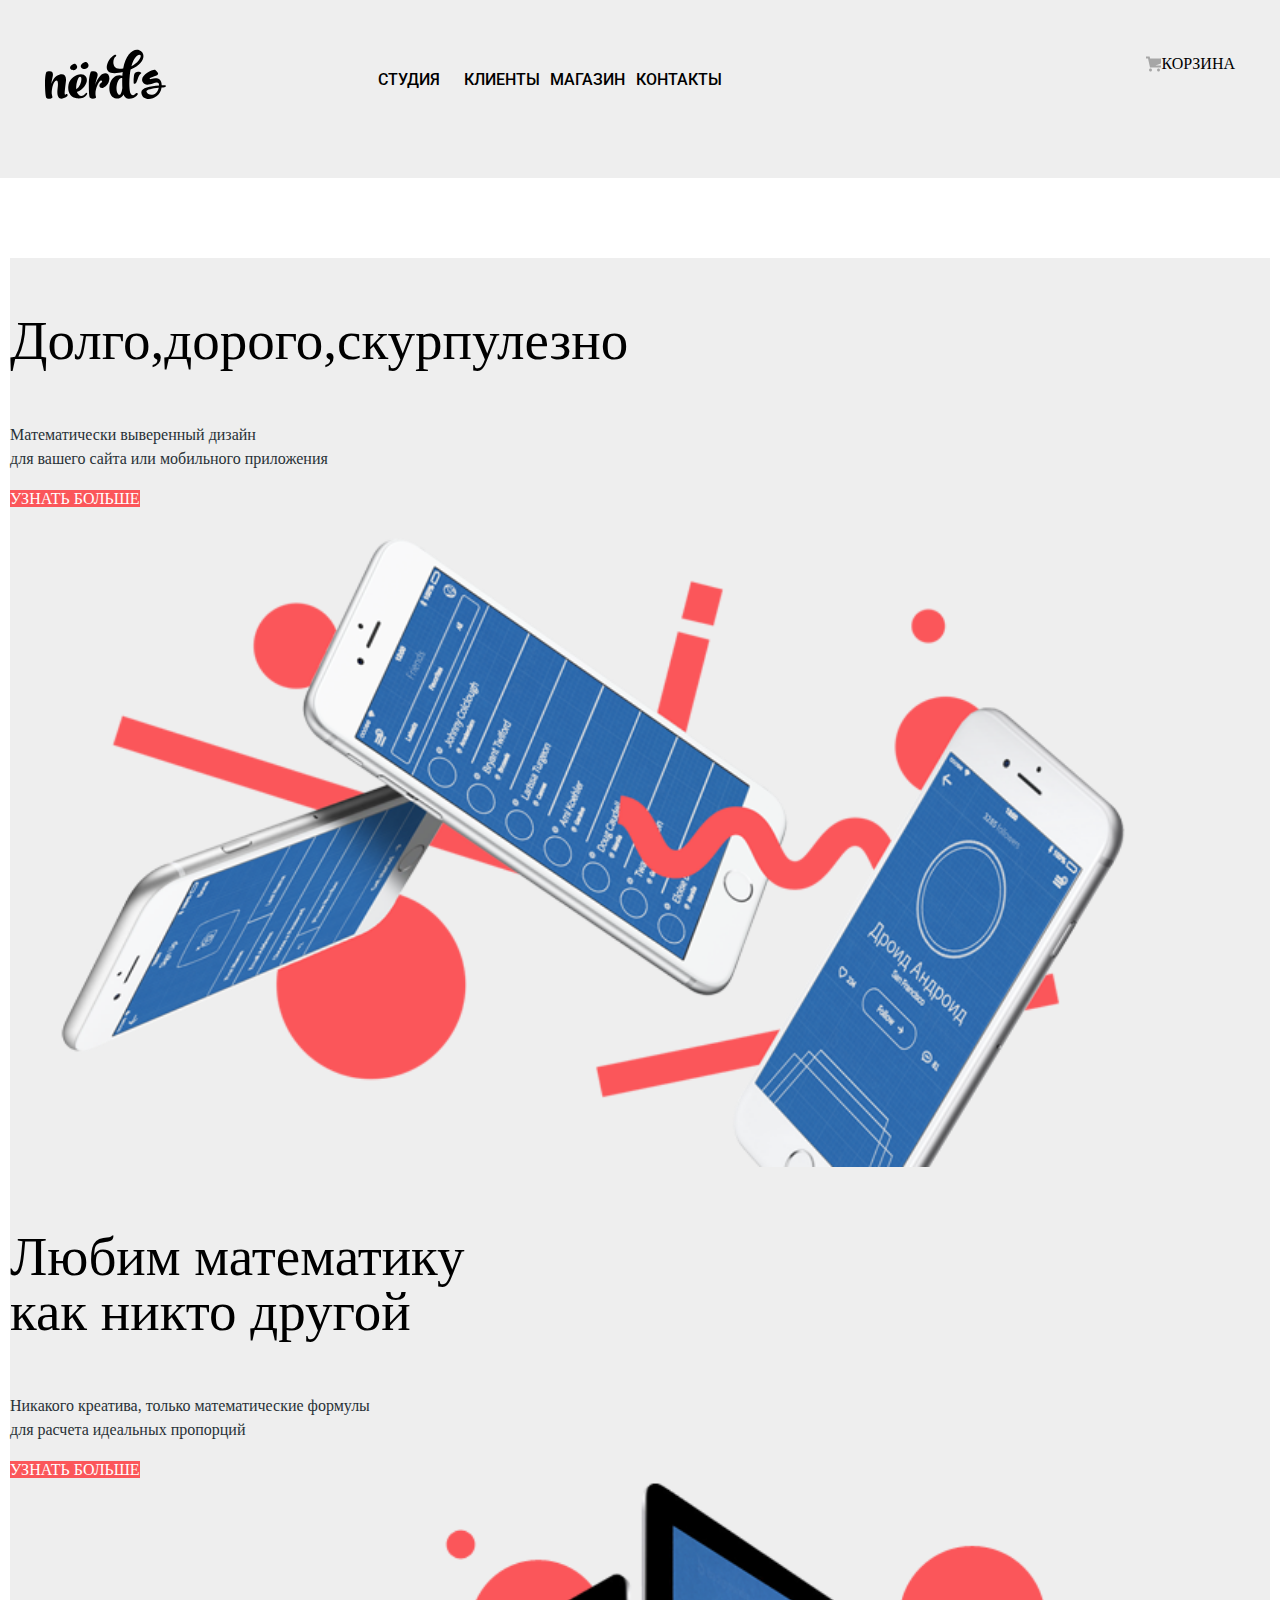
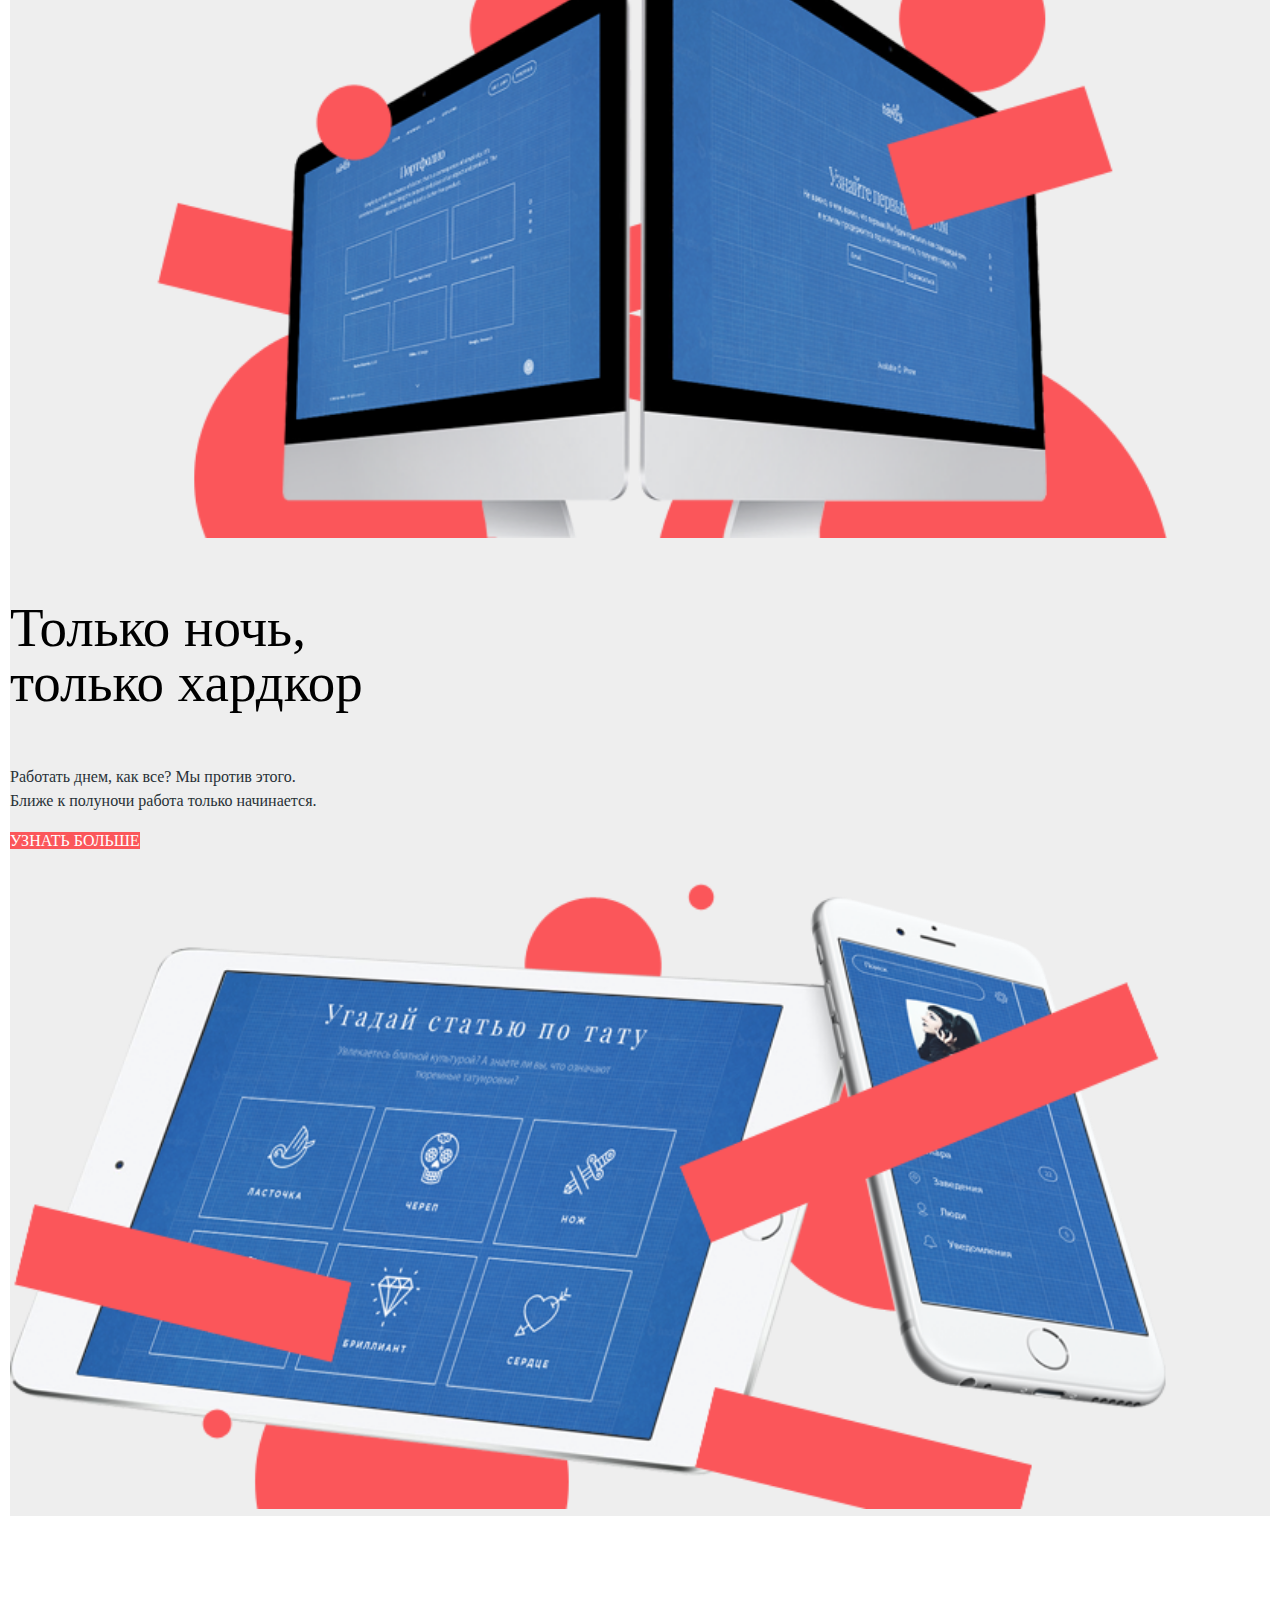
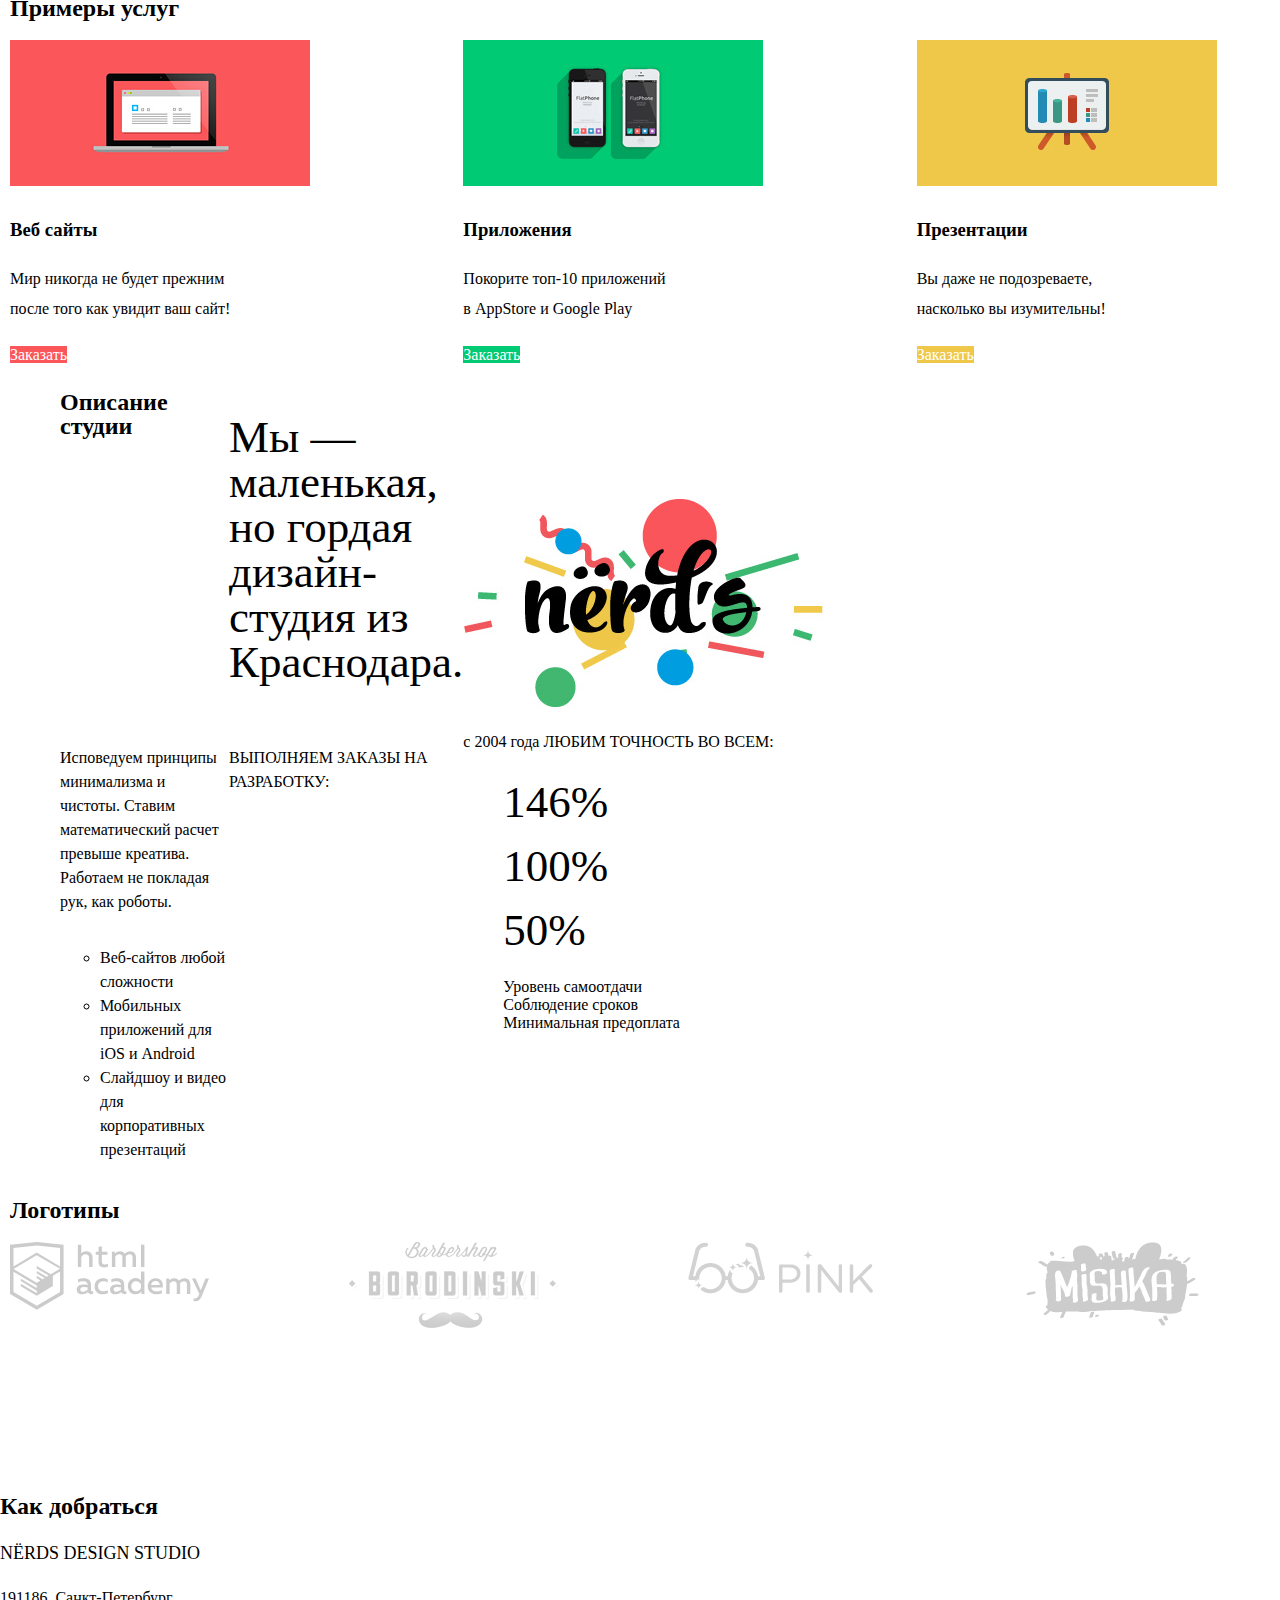
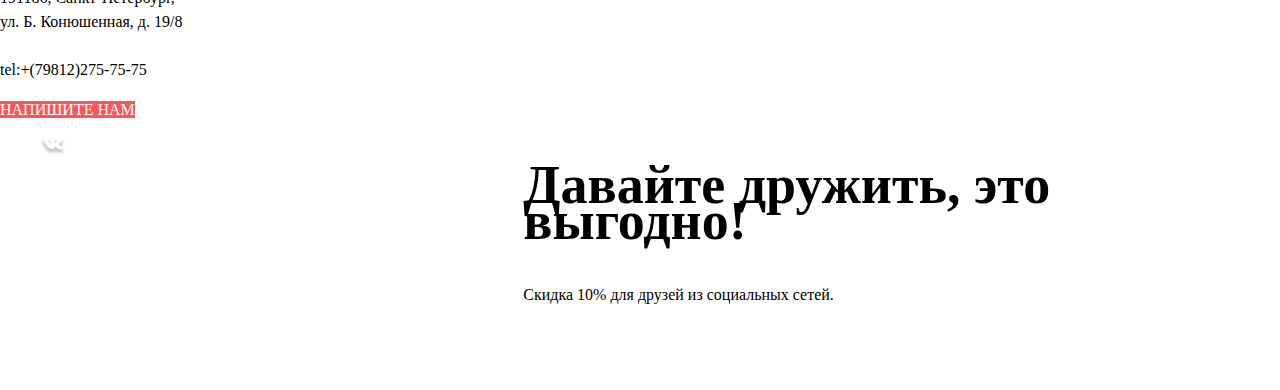
==== commit 8473e193: "Merge pull request #7 from DavlatovaN/master" ====
--- a/index.html
+++ b/index.html
@@ -35,7 +35,6 @@
   </header>
 
  <main class="container">
-   <h1>Дизайн-студия Нёрдс</h1>
    <!--Первый блок со слайдером-->
    <section class="features">
      <ul class="features-list">
--- a/css/style.css
+++ b/css/style.css
@@ -54,20 +54,17 @@
  /*Global*/
  .page-body {
    min-width: 1160px;
-   width: 1440px;
-   height:355px;
    font-family: " RT Roboto";
    font-size: 16px;
    line-height: 24px;
    font-weight: 400;
-    color:var(--heading-color);
+   color:var(--heading-color);
    min-height: 100%;
    text-transform: none;
    min-font-size: 100%;
    display: grid;
    grid-template-rows: min-content 1fr min-content;
    align-content: start;
-
  }
  a {
    color: var(--heading-color);
@@ -90,6 +87,12 @@
    color: var(--basic-white);
    background-color: var(--basic-red);
  }
+ .button-gray{
+   background:var(--basic-grey);
+   border-radius: 3px;
+   width: 260px;
+   height: 50px;
+ }
 
  .button-yellow {
    background-color: var(--basic-yellow);
@@ -100,12 +103,9 @@
  .social-button {
    color: #D7373B;
  }
-
- /*добавила для визуального отображения*/
  .social-icon {
    background-color:var(--basic-social-icon);
  }
-
 
  /*стили поведения при наведении*/
  .button:hover,
@@ -130,6 +130,7 @@
 
  .header-main{
    background-color:var(--basic-grey);
+   height: 129px;
    margin-bottom: 80px;
    padding-top: 49px;
 
@@ -139,10 +140,14 @@
    display: flex;
    flex-direction: column;
    align-items: center;
-   width: 1440px;
-   font-weight: 500;
-   line-height: 30px;
-   font-size: 16px;
+   font-weight: 500;
+   line-height: 30px;
+   font-size: 16px;
+   text-transform: uppercase;
+   flex: none;
+   order: 0;
+   flex-grow: 0;
+   margin: 0 45px;
  }
  .main-navigation{
    align-items: flex-start;
@@ -154,7 +159,7 @@
  }
 .main-header-logo{
   order:0;
-  width:160px ;
+
 }
  .main-header-logo:hover .logotip{    /* при наведении картинка в ссылке меняет прозрачность */
    opacity: 0.7;
@@ -169,26 +174,39 @@
  }
  .site-navigation{
    display: flex;
-   list-style: none;
-   order: 0;
-   flex-grow: 0;
-   margin: 0px 45px;
+   flex-direction: row;
+   align-items: center;
+   padding: 0;
+   margin-left: 202px;
+ }
+ .site-navigation-link{
+   display: flex;
+   width: 86px;
+   height: 30px;
+   font-family: Roboto;
+   font-style: normal;
+   line-height: 30px;
+
  }
 .site-navigation a:active{color: red;}
 
-.user-navigation{
+.user-navigation {
   display: flex;
-  flex-wrap: wrap;
-}
-
-/*logo*/
- .main-header-logo{
-   margin-left:140px;
-
- }
+  align-items: center;
+  text-align: right;
+  text-transform: uppercase;
+  font-weight: 500;
+  font-size: 16px;
+  line-height: 30px;
+}
+.cart-link{
+  display: flex;
+  margin-right: 15px;
+}
 .features{
   background-color: var(--basic-grey);
 }
+
  .list-title {
    font-size: 55px;
    line-height: 55px;
@@ -234,7 +252,6 @@
  }
 /*container*/
  .container{
-   width:1160px;
    margin: 0 auto;
    padding: 0 10px;
  }
@@ -250,42 +267,22 @@
    padding: 0;
    list-style: none;
  }
- /*services*/
- .services{
-
- }
+
  .services-list{
    display: grid;
    grid-template-columns: 1fr 1fr 1fr;
    margin: 0;
    padding: 0;
    column-gap:100px;
-
- }
- .services-item{
-
- }
- /*index-columns*/
-
- .index-columns{
-   display: grid;
-   grid-template-columns: 2fr 1fr;
- }
- .index-columns h2{
-
- }
+ }
+
  /*article*/
  .article{
    display: grid;
    grid-template-columns: 1fr 1fr ;
 
  }
- .article-logo{
- }
-
-/*partners*/
- .partners{
- }
+
  .partners-list{
    display: grid;
    grid-template-columns: 1fr 1fr 1fr 1fr;
@@ -342,21 +339,63 @@
    column-gap: 100px;
  }
  .catalog-list{
-   justify-self: center;
- }
+   display: flex;
+   align-items: center;
+   font-family: Roboto;
+   font-style: normal;
+   font-weight: 500;
+   font-size: 55px;
+   line-height: 55px;
+ }
+
  .catalog-title{
-   display: grid;
-   grid-template-columns: 1fr 1fr;
- }
-
+   display: flex;
+   align-items: center;
+   text-transform: uppercase;
+
+ }
+ .sort{
+   display: flex;
+ }
+.sort-list{
+  font-family: Roboto;
+  font-style: normal;
+  font-weight: bold;
+  font-size: 18px;
+  line-height: 30px;
+}
+.field-type{
+  display: flex;
+}
+
+.field-item{
+  mix-blend-mode: normal;
+  opacity: 0.3;
+  text-transform: uppercase;
+  font-style: normal;
+  font-weight: normal;
+  font-size: 14px;
+  line-height: 18px;
+
+}
  .index-columns{
    display: grid;
    grid-template-columns: 1fr 2fr;
-   width:180px;
+   align-items: center;
    padding: 0;
    margin-left: 50px;
 
  }
+ .sidebar-list{
+   display: flex;
+   align-items: center;
+   text-transform: uppercase;
+   font-family: Roboto;
+   font-style: normal;
+   font-weight: bold;
+   font-size: 18px;
+   line-height: 30px;
+ }
  .sidebar-price{
    border: none;
 }
@@ -366,30 +405,16 @@
  .sidebar-grid{
    border: none;
  }
-.items h2{
-  line-height: 30px;
-  font-size: 18px;
-}
+
  .cart-item-image{
    width:358px;
    height:578px;
    margin: 0;
-
- }
- .items{
-
- }
- .catalog-list{
-   display: grid;
-   grid-template-columns: 1fr 1fr;
-   column-gap: 42px;
-   grid-row-gap: 32px;
-   list-style: none;
-   margin: 0;
-   padding:0;
-   margin-bottom: 55px;
- }
-
+ }
+.cart-catalog{
+  display: flex;
+  flex-wrap: wrap;
+}
  .cart-item {
    width: 360px;
    min-height: 398px;
@@ -410,6 +435,8 @@
    color: var(--heading-color);
  }
  .paggination-list {
+   display: flex;
+   flex-wrap: wrap;
    font-weight: 500;
    font-size: 16px;
    line-height: 18px;
@@ -431,8 +458,10 @@
    background-color: var(--focus-grey);
  }
 
-
  /*modal*/
+ .modal{
+   display: none;
+ }
  .modal-description {
    font-size: 45px;
    line-height: 53px;
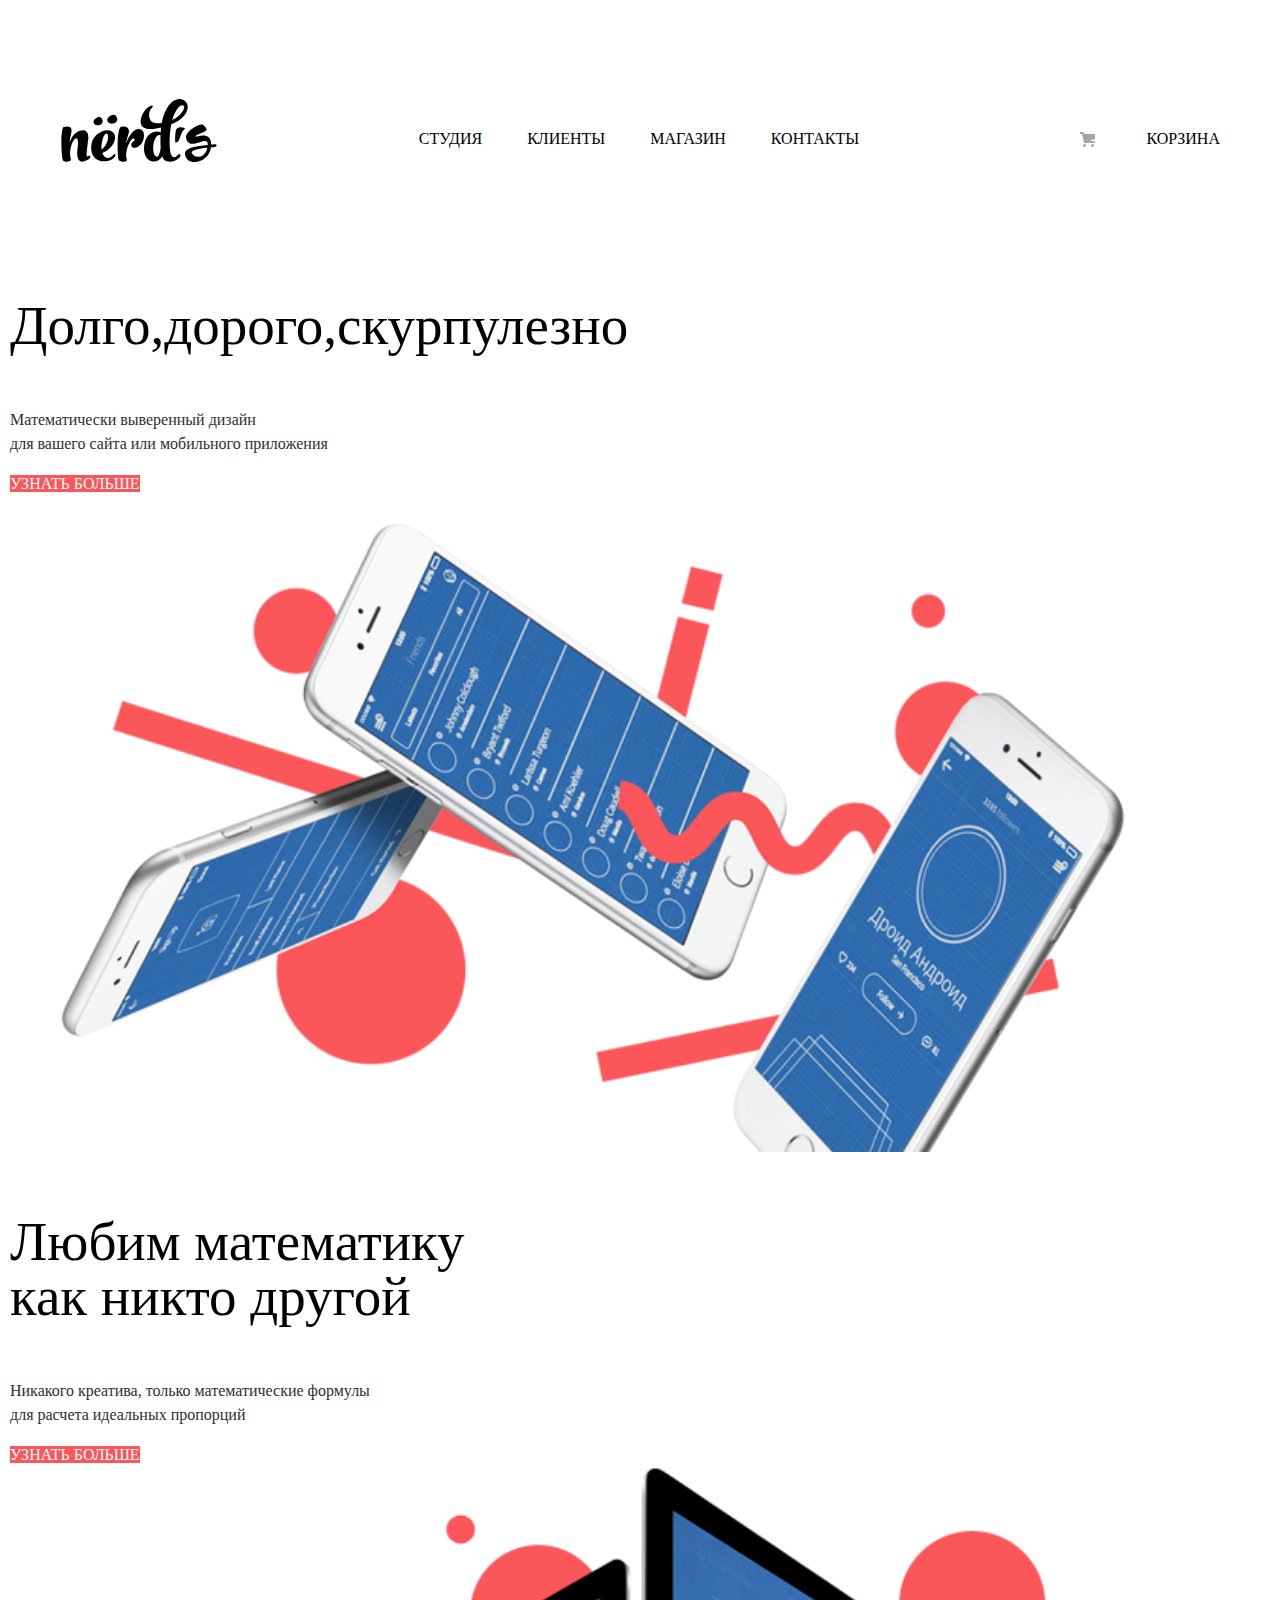
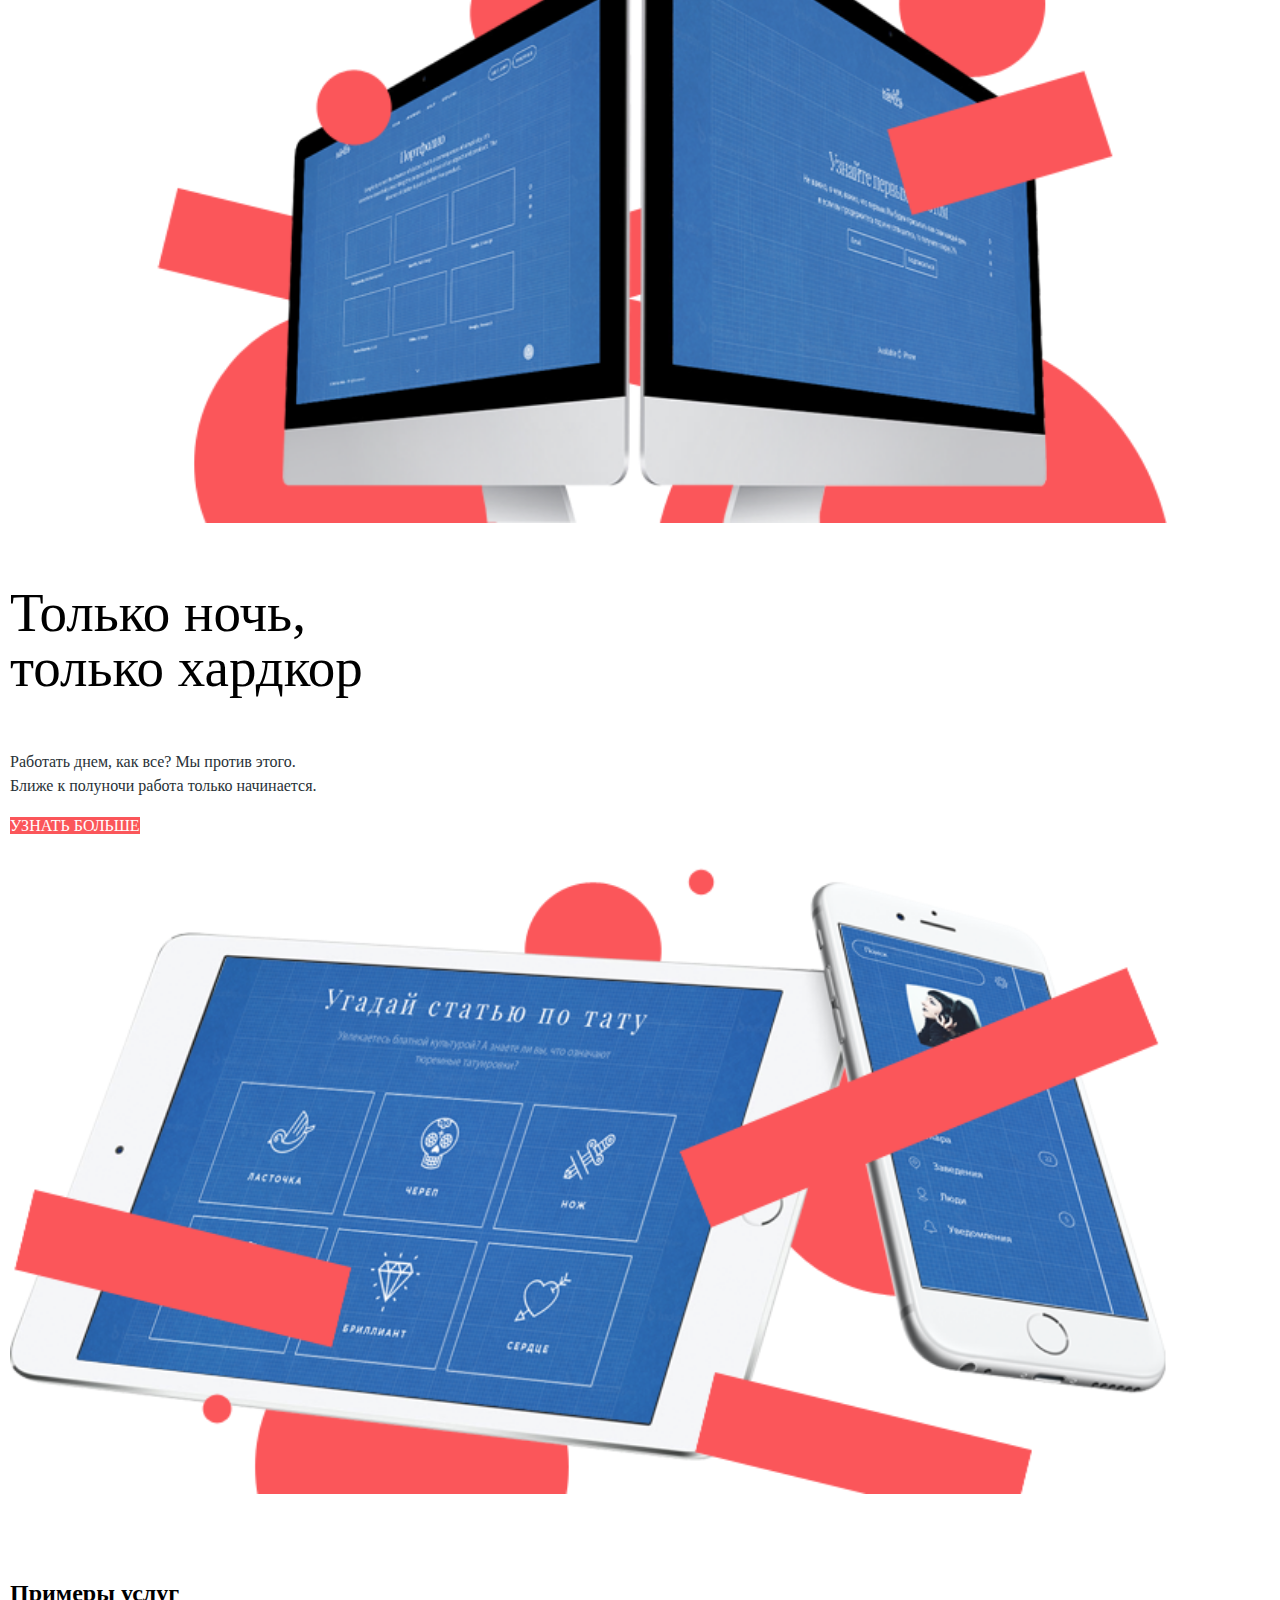
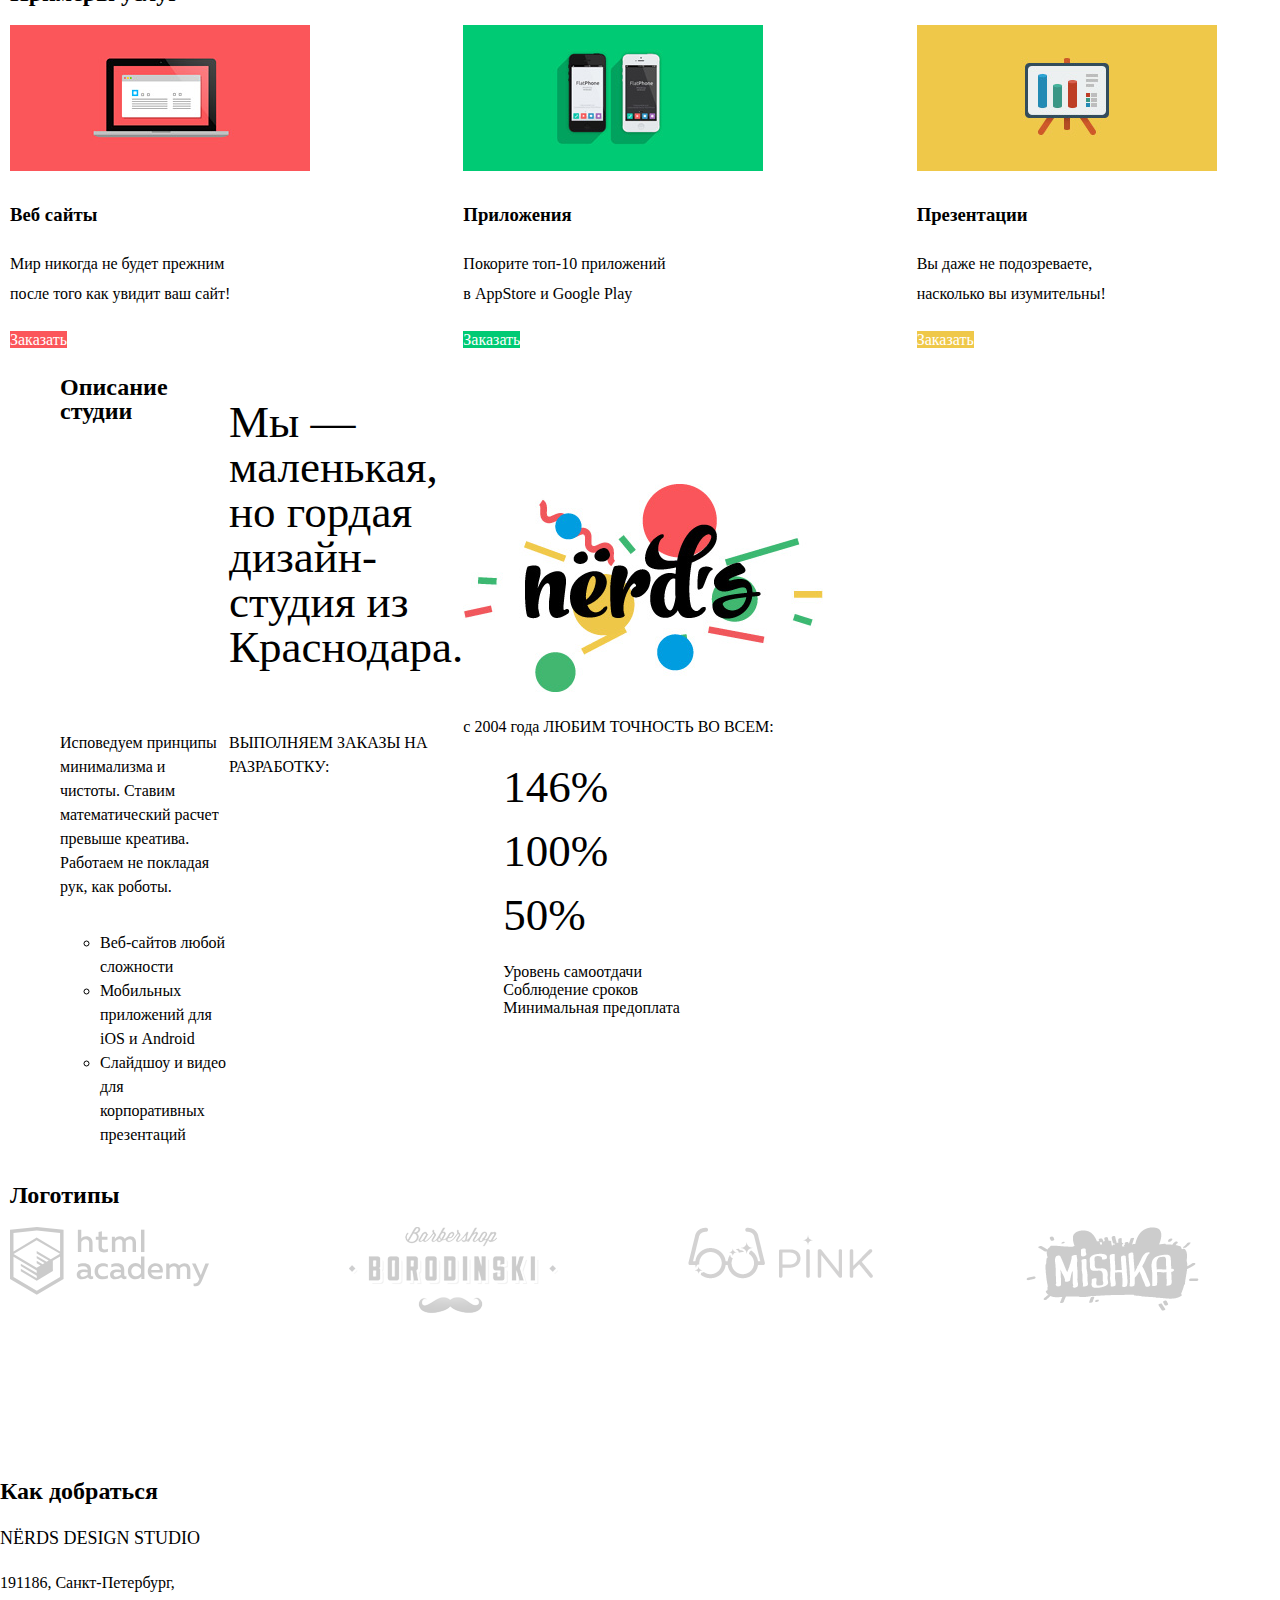
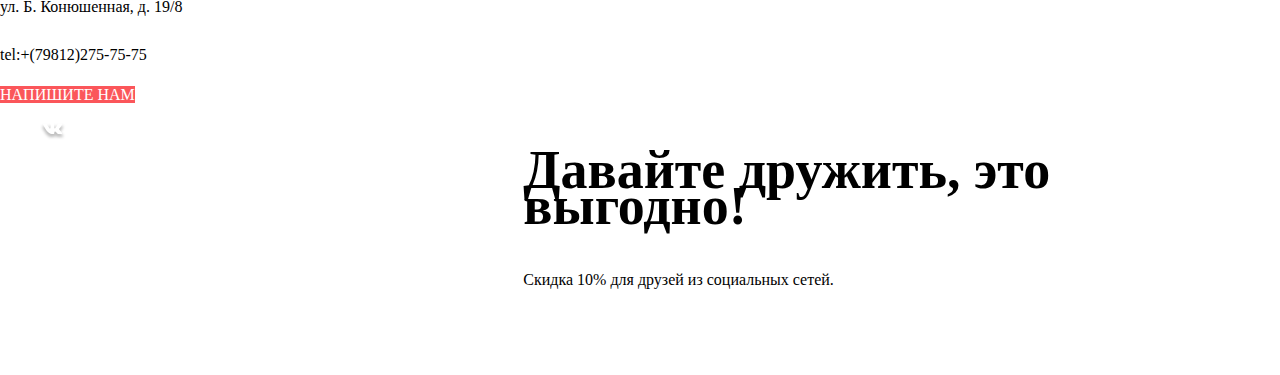
==== commit 11ae7a89: "1" ====
--- a/index.html
+++ b/index.html
@@ -2,57 +2,58 @@
 <html class="page" lang="ru">
   <head>
     <meta charset="utf-8">
-    <title>HTML Academy: Нёрдс</title>
+    <title>NЁRDS DESIGN STUDIO</title>
     <link rel="icon" href="favicon.ico.svg">
-    <link rel="icon" href="img/icons/icon.svg "type="image/svg+xml>">
+    <link rel="icon" href="img/icons/icon.svg " type="image/svg+xml>">
     <link rel="apple-touch-icon" href="img/icons/180.png">
     <link rel="manifest" href="favicon.manifest">
     <link rel="stylesheet" href="css/normalize.css">
     <link href="https://fonts.googleapis.com/css2?family=Roboto:wght@400;700&display=swap" rel="stylesheet">
     <link rel="stylesheet" href="css/style.css">
   </head>
-
   <body class="page-body">
-  <header class="header-main">
-      <nav class="main-navigation">
-        <a class="main-header-logo" href="index.html">
-          <img src="img/nerds-logo.svg" width="160" height="65" alt="Логотип Нёрдс">
-        </a>
-        <div class="main-header-bar">
-          <div class="main-navigation-wrapper">
-            <ul class="site-navigation">
-              <li><a class="site-navigation-link" href="index.html">Студия</a></li>
-              <li><a class="site-navigation-link" href="#">Клиенты</a></li>
-              <li><a class="site-navigation-link">Магазин</a></li>
-              <li><a class="site-navigation-link" href="#">Контакты</a></li>
-            </ul>
-          </div>
+  <header class="main-header">
+    <nav class="main-navigation">
+      <div class="main-header-bar">
+        <div class="main-navigation-wrapper">
+          <a>
+            <svg role="img" aria-label="Логотип NЁRDS" class="main-logo" width="160" height="66" viewBox="0 0 162 68" fill="none" xmlns="http://www.w3.org/2000/svg">
+              <path fill-rule="evenodd" clip-rule="evenodd" d="M48.031 24.783C51.682 28.757 59.647 25.158 57.062 19.861C55.336 16.305 52.75 17.13 50.904 18.041C47.208 19.82 46.509 23.088 48.031 24.783ZM42.105 22.002C44.481 26.868 37.168 30.173 33.813 26.523C32.415 24.968 33.058 21.963 36.449 20.33C38.146 19.494 40.522 18.734 42.105 22.002ZM157.936 50.374C156.715 50.5332 155.442 50.6425 154.221 50.7474L154.179 50.751V50.807C151.764 68.171 127.991 71.038 127.4 57.406C127.131 51.239 138.993 49.456 150.798 48.318C151.007 42.9112 147.233 44.1234 142.648 45.5959C137.829 47.1437 132.115 48.979 129.19 43.717C124.171 34.692 143.822 25.779 145.918 27.615C152.271 33.1766 149.4 34.2063 144.727 35.8824L144.539 35.95C135.049 39.36 138.748 40.057 140.028 39.676C147.597 37.423 154.394 38.636 154.34 47.993C154.955 47.9419 155.557 47.9025 156.154 47.8634L156.154 47.8634C156.807 47.8207 157.452 47.7784 158.097 47.722C160.403 47.507 160.564 50.157 157.936 50.374ZM150.422 51.13C141.298 52.158 133.409 53.566 134.269 56.485C135.985 62.058 147.846 63.303 150.422 51.13ZM117.79 34.23C116.975 39.88 116.996 45.881 117.678 45.918C118.012 45.937 119.982 45.572 120.617 44.411C121.226 43.2934 121.794 41.7543 122.388 40.141L122.388 40.1409L122.388 40.1409L122.388 40.1408L122.388 40.1407L122.388 40.1406L122.388 40.1405C123.586 36.8907 124.895 33.3397 126.883 32.324C129.725 30.873 118.795 27.279 117.79 34.23ZM28.883 62.666C20.964 68.004 14.664 66.825 16.671 51.818C18.121 40.914 15.723 40.297 13.549 42.376C10.704 45.073 8.921 52.099 8.865 58.788C9.12323 60.3951 9.45828 61.9889 9.869 63.564C10.203 65.194 4.962 66.879 1.895 64.575C0.837 63.79 0 55.865 0 45.131C0 36.307 1.171 30.236 2.23 29.956C10.259 27.765 11.542 31.304 9.813 37.937C9.12537 40.5343 8.65871 43.1851 8.418 45.861C10.091 41.197 12.489 37.376 15.221 35.688C22.637 31.024 28.826 33.215 27.655 42.489C25.648 59.069 25.481 61.316 27.265 60.024C29.496 58.45 30.945 61.262 28.883 62.666ZM41.766 65.142C47.176 65.761 52.807 64.074 54.982 60.59C56.821 57.667 55.316 56.655 53.197 59.015C48.737 64.131 44.109 61.826 42.158 56.655L42.66 56.487C52.082 52.721 57.992 42.493 54.257 36.704C49.126 28.723 33.069 35.86 31.061 47.045C29.221 57.386 34.016 64.299 41.766 65.142ZM41.377 53.172C47.232 49.013 49.183 39.852 47.566 37.267C45.838 34.57 42.492 38.784 41.321 49.013C41.21 50.474 41.21 51.878 41.377 53.172ZM77.125 51.051C79.188 50.376 81.494 48.499 83.091 45.992C83.538 45.289 83.914 44.657 84.43 43.012C84.3675 43.2111 84.3915 43.1204 84.4509 42.8953C84.5588 42.4863 84.7839 41.6335 84.82 41.271C84.82 41.215 84.876 40.932 84.932 40.822C86.157 33.965 81.921 30.086 76.065 33.009C72.776 34.638 68.706 40.822 66.253 47.51C66.866 43.912 67.925 40.484 69.096 37.111C71.103 31.154 67.368 28.119 60.956 29.862C59.896 30.143 57.945 37.955 57.945 46.779C57.945 57.513 58.503 63.695 59.562 64.483C62.628 66.843 68.092 65.101 67.535 63.527C67.3189 62.9291 67.1554 62.3284 66.9926 61.7303L66.977 61.673C66.977 61.504 66.977 61.335 66.922 61.167C65.861 54.196 69.933 44.532 73.278 41.946C74.17 41.215 75.396 41.721 75.564 43.632C72.832 44.981 71.94 47.342 71.94 48.353C71.94 51.107 74.727 51.781 77.125 51.051Z" fill="black"/>
+              <path fill-rule="evenodd" clip-rule="evenodd" d="M113.207 27.161C112.726 29.6539 112.354 32.1666 112.092 34.692C111.033 44.752 111.48 53.688 112.705 57.678C113.431 59.815 116.162 62.624 118.783 59.701C121.626 56.498 124.75 58.352 120.957 62.117C118.617 64.422 114.268 65.995 109.918 65.545C106.795 65.152 104.9 63.13 103.784 60.04C103.34 60.938 102.837 61.725 102.224 62.342C100.105 64.535 97.539 65.772 94.25 65.434C87.613 64.704 83.712 57.511 85.551 47.281C87.503 36.49 96.87 32.556 102.279 35.424C102.391 34.075 102.502 32.725 102.614 31.32C102.642 31.1795 102.655 31.039 102.669 30.8985C102.683 30.758 102.697 30.6175 102.724 30.477C101.079 30.8387 99.424 31.1575 97.762 31.433C73.787 35.423 82.04 15.864 87.894 10.75C94.53 5.017 95.254 8.895 93.191 10.188C89.511 12.548 87.894 26.093 98.432 26.093C100.161 26.093 101.778 25.981 103.394 25.812C106.685 7.49 116.665 -1.391 124.75 1.532C133.726 4.792 132.779 19.067 113.207 27.161ZM102.279 51.554C102.055 48.012 102.055 44.022 102.112 39.918C102.112 39.6576 102.127 39.3974 102.141 39.1449C102.155 38.9068 102.168 38.6754 102.168 38.457C98.822 36.939 95.533 42.11 94.695 49.249C93.749 57.622 97.483 62.062 99.603 60.04C101.22 58.409 102.056 53.237 102.279 51.554ZM126.365 8.389C124.581 5.747 118.058 8.951 114.267 22.721C123.802 18.167 127.593 10.299 126.365 8.389Z" fill="black"/>
+            </svg>
+          </a>
+          <ul class="navigation-list">
+            <li class="navigation-item"><a class="navigation-link" href="#">Студия</a></li>
+            <li class="navigation-item"><a class="navigation-link" href="#">Клиенты</a></li>
+            <li class="navigation-item"><a class="navigation-link" href="catalog.html">Магазин</a></li>
+            <li class="navigation-item"><a class="navigation-link" href="#">Контакты</a></li>
+          </ul>
+          <a class="navigation-link cart-link" href="#">Корзина</a>
         </div>
-        <div class="user-navigation">
-          <a class="cart-link" href="#"><img src="img/cart-icon.svg" alt="Корзина">Корзина</a>
-        </div>
-      </nav>
+      </div>
+    </nav>
   </header>
 
  <main class="container">
    <!--Первый блок со слайдером-->
+   <h1 class="visually-hidden">Дизайн-студия «Нёрдс»</h1>
    <section class="features">
      <ul class="features-list">
        <li class="features-item">
          <p class="list-title">Долго,дорого,скурпулезно</p>
-         <p class="list-discription">
+         <p class="list-description">
            Математически выверенный дизайн<br />
            для вашего сайта или мобильного приложения
          </p>
            <a class="button" href="#">УЗНАТЬ БОЛЬШЕ</a>
-           <img src="img/slide.png" width="1157" height="431" alt="Логотип Нёрдс">
+           <img src="img/slide.png" width=" 1157" height="431" alt="Логотип Нёрдс">
        </li>
        <li class="features-item">
        <p class="list-title">
          Любим математику<br>
          как никто другой
        </p>
-         <p class="list-discription">
+         <p class="list-description">
            Никакого креатива, только математические формулы<br>
            для расчета идеальных пропорций
          </p>
@@ -61,7 +62,7 @@
        </li>
        <li class="features-item">
          <p class="list-title">Только ночь,<br />только хардкор</p>
-         <p class="list-discription">
+         <p class="list-description">
            Работать днем, как все? Мы против этого.<br>
            Ближе к полуночи работа только начинается.
          </p>
@@ -118,21 +119,19 @@
      </section>
      <section class="article-logo">
        <img src="img/nerds-illustration.svg" width="360" height="208" alt="Иллюстрация-1">
-       <p class="acuracy">с 2004 года ЛЮБИМ ТОЧНОСТЬ ВО ВСЕМ:</p>
+       <p class="accuracy">с 2004 года ЛЮБИМ ТОЧНОСТЬ ВО ВСЕМ:</p>
        <ul>
-         <li class="acuracy-percent">146%</li>
-         <li class="acuracy-percent">100%</li>
-         <li class="acuracy-percent">50%</li>
+         <li class="accuracy-percent">146%</li>
+         <li class="accuracy-percent">100%</li>
+         <li class="accuracy-percent">50%</li>
        </ul>
        <ul >
-         <li class="acuracy-tag">Уровень самоотдачи</li>
-         <li class="acuracy-tag">Соблюдение сроков</li>
-         <li class="acuracy-tag">Минимальная предоплата</li>
+         <li class="accuracy-tag">Уровень самоотдачи</li>
+         <li class="accuracy-tag">Соблюдение сроков</li>
+         <li class="accuracy-tag">Минимальная предоплата</li>
        </ul>
      </section>
    </div>
-
-
    <!--Четвертый блок с логотипами-->
 
    <section class="partners">
@@ -191,27 +190,24 @@
   </footer>
 
   <!--Скрытые части-->
-  <section class="modal">
-    <h2>Личный кабинет</h2>
-    <p class="modal-description">Напишите нам</p>
-    <form class="login-form" action="blank.html" method="post">
-      <p>
-        <label class="name" for="name-name">Ваше имя:</label>
-        <input id="name-name" type="text" name="name" placeholder="Имя Фамилия" />
-      </p>
-      <p>
-        <label class="email" for="name-email">Ваш email:</label>
-        <input id="name-email" type="email" name="email" placeholder="email@example.com" />
-      </p>
-      <p>
-        <label class="coment" for="coment-coment">Текст письма:
-          <textarea id="coment-coment" name="coment" placeholder="В свободной форме"></textarea>
-        </label>
-      </p>
-      <p>
-        <button class="button" type="submit">Отправить</button>
+  <section class="modal modal-feedback">
+    <h2 class="modal-title">Напишите нам</h2>
+    <form class="feedback-form" action="post" name="feedback-form">
+      <div class="modal-half-container">
+        <label class="form-label" for="name-field">Ваше имя:</label>
+        <input class="modal-input" type="text" required id="name-field" name="name" placeholder="Имя Фамилия">
+      </div>
+      <div class="modal-half-container">
+        <label class="form-label" for="email-field">Ваш email:</label>
+        <input class="modal-input" type="email" required id="email-field" name="email" placeholder="email@example.com">
+      </div>
+      <div class="modal-alone-container">
+        <label class="form-label" for="message-field">Текст письма:</label>
+        <textarea class="modal-input" name="message" required id="message-field" cols="62" rows="6" placeholder="В свободной форме"></textarea>
+      </div>
+      <button class="button modal-submit" type="submit">Отправить</button>
+      <button class="modal-close" type="button" aria-label="Закрыть"></button>
     </form>
-    <button class="modal-close" type="button">Закрыть</button>
   </section>
 
     </body>
--- a/css/style.css
+++ b/css/style.css
@@ -23,6 +23,10 @@
    --basic-white:#FFFFFF;
    --text-contact-cart:#666666;
    --footer-benefit:#444444;
+   --ui-input-border-hover: #B4B9BB;
+   --ui-input-border-color: #D7DCDF;
+   --transparent: rgba(0, 0, 0, 0);
+   --modal-shadow: rgba(0, 0, 0, 0.4);
    /*buttons*/
    --basic-red:#FB565A;
    --focus-red:#E74246;
@@ -36,7 +40,7 @@
    --focus-yellow:#EAB534;
    --click-yellow:#E5A722;
 
-   /*button and bckgrnd slider*/
+   /*button and background slider*/
    --basic-grey:#EEEEEE;
    --focus-grey:#DFDFDF;
    --click-grey:#D5D5D5;
@@ -77,7 +81,7 @@
   max-width: 100%;
   height: auto;
 }
- /*buttins*/
+ /*buttons*/
  .button,
  .modal-close {
    border: none;
@@ -123,96 +127,150 @@
  }
 
  /*Grid*/
+ .page {
+   min-width: 1160px;
+   margin: 0;
+   padding: 0;
+   font-family: "Roboto", "Arial", sans-serif;
+   color: var( --heading-color);
+ }
  .page-body{
    height: 100%;
- }
- /*Main header*/
-
- .header-main{
-   background-color:var(--basic-grey);
+   display: grid;
+   grid-template-rows: min-content 1fr min-content;
+   align-content: start;
+ }
+ .visually-hidden {
+   position: absolute;
+   width: 1px;
+   height: 1px;
+   margin: -1px;
+   border: none;
+   padding: 0;
+   clip: rect(0 0 0 0);
+   overflow: hidden;
+ }
+ /* Layout */
+ .page {
+   height: 100%;
+ }
+ .page-body {
+   height: 100%;
+   display: grid;
+   grid-template-rows: min-content 1fr min-content;
+   align-content: start;
+ }
+ /*  Layout - Main navigation */
+ .main-navigation-wrapper {
+   display: flex;
+   width: 1160px;
+   align-items: center;
+
+   margin: 0 auto;
+ }
+
+ .main-header {
+   margin-bottom: 0;
+ }
+
+ .navigation-list {
+   display: flex;
+   margin: 0 auto;
+   margin-top: 5px;
+ }
+
+ .navigation-list .navigation-item {
+   margin-right: 45px;
+ }
+
+ .navigation-list .navigation-item:last-child {
+   margin: 0;
+ }
+
+ .main-header {
    height: 129px;
    margin-bottom: 80px;
    padding-top: 49px;
 
  }
  /*Main navigation*/
- .main-navigation{
-   display: flex;
-   flex-direction: column;
-   align-items: center;
+ .main-header {
+   height: 114px;
+ }
+
+ .main-logo:active path {
+   fill: var(--logo-focus);
+ }
+
+ .main-navigation {
+   font-size: 16px;
    font-weight: 500;
    line-height: 30px;
-   font-size: 16px;
    text-transform: uppercase;
-   flex: none;
-   order: 0;
-   flex-grow: 0;
-   margin: 0 45px;
- }
- .main-navigation{
-   align-items: flex-start;
-   flex-direction: row;
- }
- .main-header-bar{
-   background-color:var(--basic-grey);
-
- }
-.main-header-logo{
-  order:0;
-
-}
- .main-header-logo:hover .logotip{    /* при наведении картинка в ссылке меняет прозрачность */
-   opacity: 0.7;
- }
- .main-header-logo:active .logotip{    /* картинка в ссылке меняет прозрачность */
-   opacity: 0.3;
- }
- .main-navigation-wrapper{
-   width: 960px;
-   margin: 0 auto;
-   padding: 0 10px;
- }
- .site-navigation{
-   display: flex;
-   flex-direction: row;
-   align-items: center;
+   color: var(--heading-color);
+   padding-top: 49px;
+   background-color: var(--basic-white);
+
+ }
+
+ .main-navigation a[href]:hover {
+   color: var(--basic-red);
+ }
+
+ .main-navigation a:focus {
+   color: var(--basic-red);
+ }
+
+ .navigation-list {
+   list-style: none;
    padding: 0;
-   margin-left: 202px;
- }
- .site-navigation-link{
-   display: flex;
-   width: 86px;
-   height: 30px;
-   font-family: Roboto;
-   font-style: normal;
-   line-height: 30px;
-
- }
-.site-navigation a:active{color: red;}
-
-.user-navigation {
-  display: flex;
-  align-items: center;
-  text-align: right;
-  text-transform: uppercase;
-  font-weight: 500;
-  font-size: 16px;
-  line-height: 30px;
-}
-.cart-link{
-  display: flex;
-  margin-right: 15px;
-}
-.features{
-  background-color: var(--basic-grey);
-}
+   padding-right: 47px;
+ }
+
+ .navigation-link {
+   position: relative;
+   text-decoration: none;
+   color: var(--heading-color);
+ }
+
+ .navigation-item {
+   position: relative;
+ }
+
+ .navigation-item-current::after {
+   content: "";
+   position: absolute;
+   display: block;
+   left: 0;
+   right: 0;
+   bottom: -16px;
+   height: 2px;
+   background-color: var(--basic-red);
+ }
+
+ .cart-link {
+   position: relative;
+   width: 115px;
+   text-align: right;
+   margin-top: 5px;
+ }
+
+ .cart-link::before {
+   content: "";
+   position: absolute;
+   width: 15px;
+   height: 15px;
+   background-image: url("../img/cart-icon.svg");
+   left:-25px;
+   top: 8px;
+ }
 
  .list-title {
    font-size: 55px;
    line-height: 55px;
    font-weight: 500;
  }
- .list-discription {
+ .list-description {
    color: var(--content-color);
  }
 
@@ -241,11 +299,11 @@
  .orders-item {
    list-style: circle;
  }
- .acuracy-percent {
+ .accuracy-percent {
    font-size: 45px;
    line-height: 64px;
  }
- .acuracy-tag {
+ .accuracy-tag {
    font-size: 16px;
    line-height: 18px;
    font-weight: 400;
@@ -434,7 +492,7 @@
    line-height: 30px;
    color: var(--heading-color);
  }
- .paggination-list {
+ .pagination-list {
    display: flex;
    flex-wrap: wrap;
    font-weight: 500;
@@ -454,25 +512,162 @@
  .cart-name:hover {
    color: var(--basic-red);
  }
- .paggination-list:hover {
+ .pagination-list:hover {
    background-color: var(--focus-grey);
  }
 
- /*modal*/
- .modal{
+
+ /* Modal */
+
+ .modal {
    display: none;
- }
- .modal-description {
+   position: fixed;
+   left: 0;
+   right: 0;
+   top: 50%;
+   transform: translateY(-50%);
+   z-index: 99;
+
+   margin: auto;
+
+   background-color: var(--basic-white);
+   box-shadow: 0px 20px 40px var(--modal-shadow);
+ }
+
+ .modal-show {
+   display: block;
+   animation: bounce 0.6s;
+ }
+
+ .modal-feedback {
+   width: 760px;
+   padding-left: 100px;
+   padding-right: 100px;
+   padding-bottom: 84px;
+   padding-top: 63px;
+ }
+
+ .feedback-form {
+   display: grid;
+   grid-template-columns: 1fr 1fr;
+   column-gap: 40px;
+   row-gap: 34px;
+ }
+
+ .modal-half-container {
+   display: flex;
+   flex-direction: row;
+   flex-wrap: wrap;
+ }
+
+ .modal-alone-container {
+   display: flex;
+   flex-direction: row;
+   flex-wrap: wrap;
+   width: 760px;
+   margin-bottom: 12px;
+   grid-column-start: 1;
+   grid-column-end: 3;
+ }
+
+ .modal-alone-container textarea {
+   height: 86px;
+   resize: none;
+ }
+ .modal-title {
    font-size: 45px;
    line-height: 53px;
- }
- .email,
- .coment,
- .name {
+   color: var(--heading-color);
+   margin: 0px;
+   padding-right: 40px;
+   margin-bottom: 37px;
+ }
+
+ .form-label {
+   width: 100%;
+   font-weight: 700;
    font-size: 16px;
    line-height: 18px;
- }
-
-
-
-
+   color: var(--heading-color);
+   margin-bottom: 10px;
+ }
+
+ .modal-input {
+   width: 100%;
+   padding-left: 16px;
+   padding-right: 16px;
+   padding-top: 14px;
+   padding-bottom: 14px;
+   box-shadow: none;
+   border: 2px solid var(--ui-input-border-color);
+   border-radius: 3px;
+ }
+
+ .modal-input:hover {
+   border-color: var(--ui-input-border-hover);
+ }
+
+ .modal-input:focus {
+   border-color: var(--heading-color);
+   outline: 0px;
+   outline-offset: 0;
+ }
+
+ .modal-input:not(:placeholder-shown):invalid {
+   border-color: var(--basic-red);
+ }
+
+ .modal-close {
+   position: absolute;
+   cursor: pointer;
+   right: 90px;
+   top: 80px;
+
+   width: 21px;
+   min-height: 21px;
+
+   background-color: var(--transparent);
+   border: none;
+   box-shadow: none;
+   opacity: 0.3;
+ }
+
+ .modal-close::before,
+ .modal-close::after {
+   content: "";
+   display: block;
+
+   position: absolute;
+   top: 8px;
+   left: -3px;
+
+   width: 27px;
+   height: 4px;
+
+   background-color: var(--basic-red);
+   border-radius: 1px;
+ }
+
+ .modal-close::before {
+   transform: rotate(45deg);
+ }
+
+ .modal-close::after {
+   transform: rotate(-45deg);
+ }
+
+ .modal-close:hover {
+   opacity: 1;
+ }
+
+ .modal-close:active {
+   opacity: 0.1;
+ }
+
+ .modal-submit {
+   min-width: 259px;
+   margin-right: auto;
+ }
+
+
+
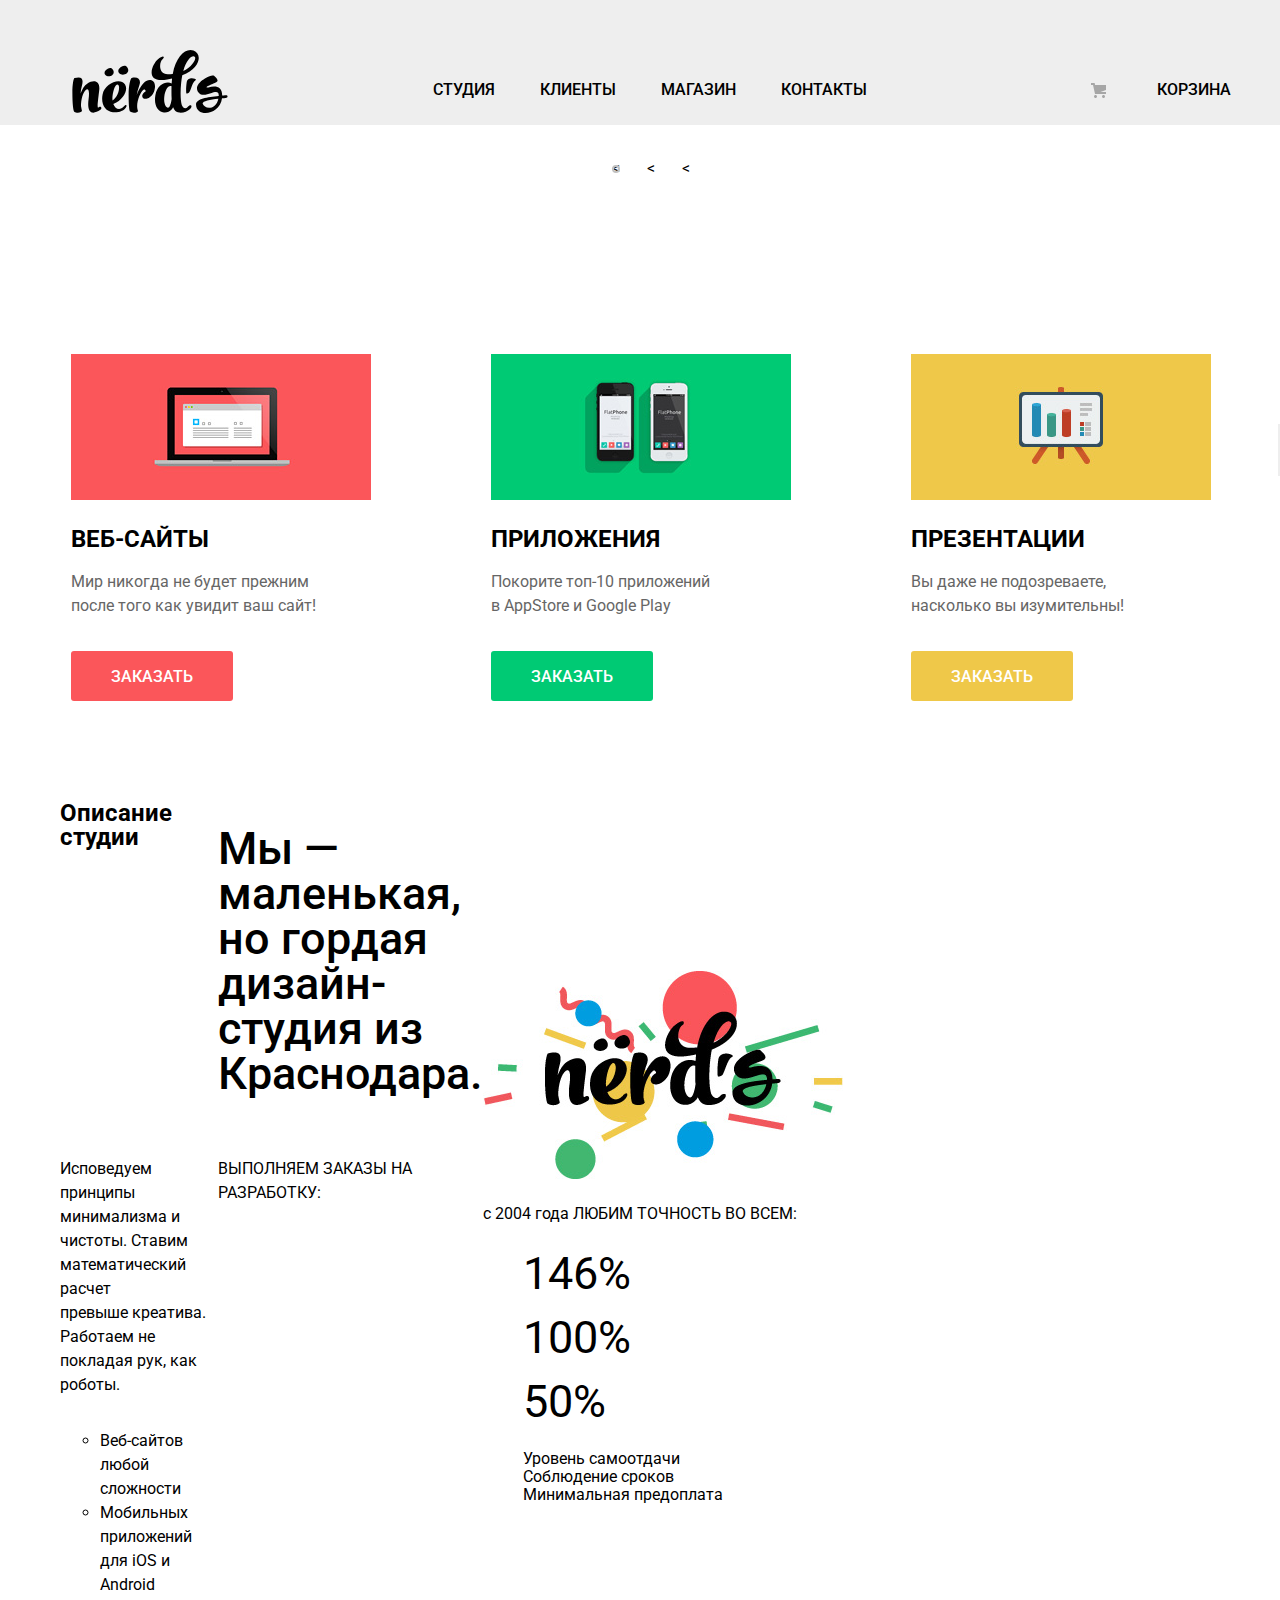
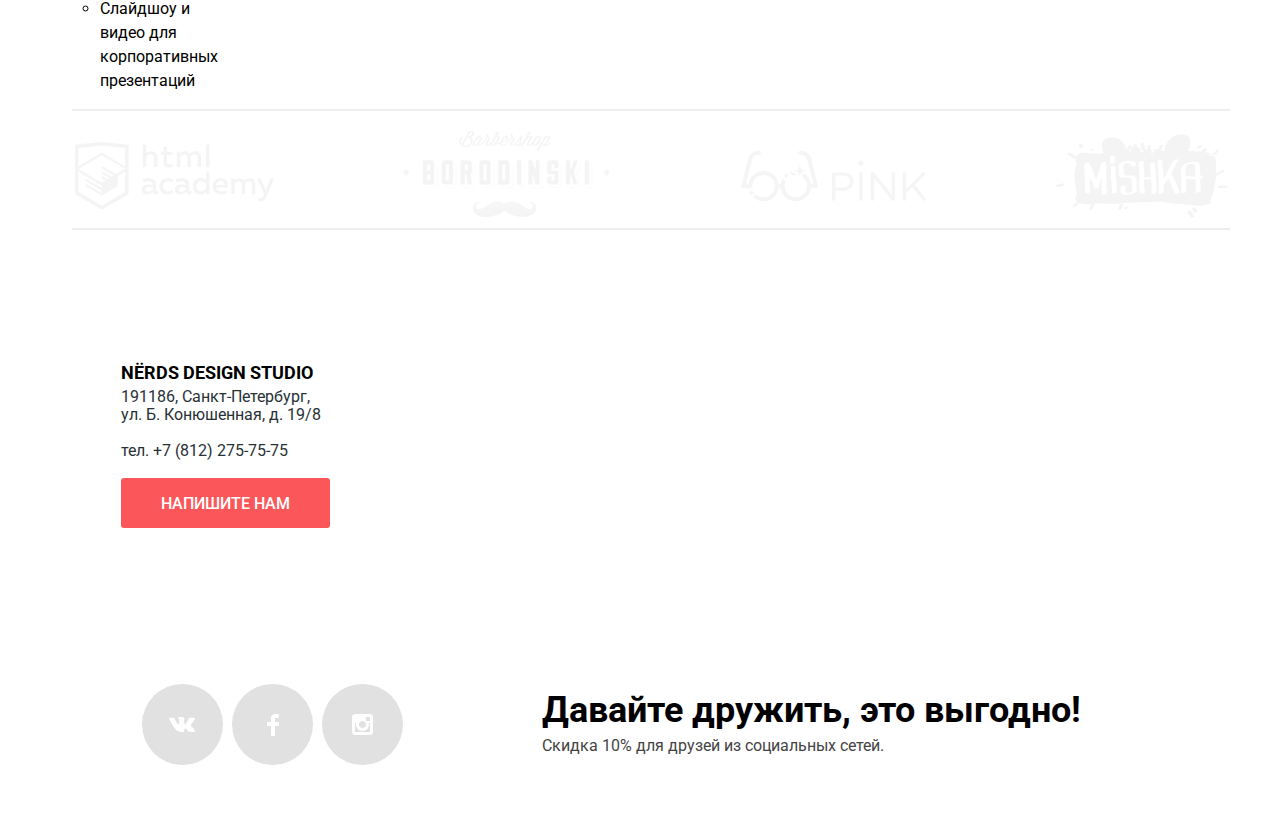
==== commit e5739614: "Декоративные элементы на главной странице" ====
--- a/index.html
+++ b/index.html
@@ -38,68 +38,63 @@
    <!--Первый блок со слайдером-->
    <h1 class="visually-hidden">Дизайн-студия «Нёрдс»</h1>
    <section class="features">
-     <ul class="features-list">
-       <li class="features-item">
-         <p class="list-title">Долго,дорого,скурпулезно</p>
-         <p class="list-description">
-           Математически выверенный дизайн<br />
-           для вашего сайта или мобильного приложения
-         </p>
-           <a class="button" href="#">УЗНАТЬ БОЛЬШЕ</a>
-           <img src="img/slide.png" width=" 1157" height="431" alt="Логотип Нёрдс">
-       </li>
-       <li class="features-item">
-       <p class="list-title">
-         Любим математику<br>
-         как никто другой
-       </p>
-         <p class="list-description">
-           Никакого креатива, только математические формулы<br>
-           для расчета идеальных пропорций
-         </p>
-         <a class="button" href="#">УЗНАТЬ БОЛЬШЕ</a>
-         <img src="img/slide2.png" width="1157" height="431" alt="Логотип Нёрдс">
-       </li>
-       <li class="features-item">
-         <p class="list-title">Только ночь,<br />только хардкор</p>
-         <p class="list-description">
-           Работать днем, как все? Мы против этого.<br>
-           Ближе к полуночи работа только начинается.
-         </p>
-         <a class="button" href="#">УЗНАТЬ БОЛЬШЕ</a>
-         <img src="img/slide3.png" width="1157" height="431" alt="Логотип Нёрдс">
-       </li>
-     </ul>
+     <div class="features-container">
+       <ul class="features-list promo-wrapper">
+         <li class="features-item slide slide-current">
+           <div class="features-description-container">
+             <h2 class="list-title">Долго,дорого,скурпулезно</h2>
+             <p class="list-description">Математически выверенный дизайн<br />для вашего сайта или мобильного приложения</p>
+             <a class="button promo-button" href="#">Узнать больше</a>
+           </div>
+           <img class="slide-image" src="img/slide.png" width=" 1157" height="431" alt="Логотип Нёрдс">
+         </li>
+         <li class="features-item slide">
+           <div class="features-description-container">
+             <h2 class="list-title">Любим математику<br>как никто другой</h2>
+             <p class="list-description">Никакого креатива, только математические формулы<br>для расчета идеальных пропорций</p>
+             <a class="button promo-button" href="#">Узнать больше</a>
+           </div>
+           <img class="slide-image"src="img/slide2.png" width="1157" height="431" alt="Логотип Нёрдс">
+         </li>
+         <li class="features-item slide">
+           <div class="features-description-container">
+             <h2 class="list-title">Только ночь,<br />только хардкор</h2>
+             <p class="list-description">Работать днем, как все? Мы против этого.<br>Ближе к полуночи работа только начинается.</p>
+             <a class="button promo-button" href="#">Узнать больше</a>
+           </div>
+           <img class="slide-image" src="img/slide3.png" width="1157" height="431" alt="Логотип Нёрдс">
+         </li>
+       </ul>
+       <div class="slider-controls">
+         <button class="slider-button slider-button-current" type="button" aria-label="Первый слайд"><</button>
+         <button class="slider-button " type="button" aria-label="Второй слайд"><</button>
+         <button class="slider-button " type="button" aria-label="Третий слайд"><</button>
+       </div>
+     </div>
    </section>
 
    <!--Второй блок с примерами работ-->
    <section class="services">
-     <h2> Примеры услуг</h2>
-     <ul class="services-list">
-       <li class="services-item">
-           <img src="img/computer.png" width="300" height="146" alt="Иллюстрация-1">
-         <h3>Веб сайты</h3>
-         <p class="services-slogan">Мир никогда не будет прежним<br>
-           после того как увидит ваш сайт!</p>
-         <a class="button" href="blank.html">Заказать</a>
-       </li>
-       <li class="services-item">
-           <img src="img/telephone.png" width="300" height="146" alt="Иллюстрация-2">
-         <h3>Приложения</h3>
-         <p>
-           Покорите топ-10 приложений <br />
-           в AppStore и Google Play
-         </p>
-         <a class="button button-green" href="#">Заказать</a>
-       </li>
-       <li class="services-item">
-           <img src="img/TV.png" width="300" height="146" alt="Иллюстрация-3">
-         <h3>Презентации</h3>
-         <p>Вы даже не подозреваете,<br />
-           насколько вы изумительны!</p>
-         <a class="button button-yellow" href="#">Заказать</a>
-       </li>
-     </ul>
+     <div class="services-wrapper">
+       <h2 class="visually-hidden">Услуги</h2> <!--скрытый заголовок-->
+       <ul class="services-list">
+         <li class="services-item services-web">
+           <h3 class="services-title">Веб-сайты</h3>
+           <p class="services-text">Мир никогда не&nbsp;будет прежним после того как увидит ваш сайт!</p>
+           <a class="button site-button" href="#">Заказать</a> <!--ссылка на форму заказа-->
+         </li>
+         <li class="services-item services-app">
+           <h3 class="services-title">Приложения</h3>
+           <p class="services-text">Покорите топ-10 приложений в&nbsp;AppStore и&nbsp;Google Play</p>
+           <a class="button app-button" href="#">Заказать</a> <!--ссылка на форму заказа-->
+         </li>
+         <li class="services-item services-presentation">
+           <h3 class="services-title">Презентации</h3>
+           <p class="services-text">Вы&nbsp;даже не&nbsp;подозреваете, насколько вы&nbsp;изумительны!</p>
+           <a class="button presentation-button" href="#">Заказать</a> <!--ссылка на форму заказа-->
+         </li>
+       </ul>
+     </div>
    </section>
 
    <!--Третий блок описание студии-->
@@ -133,59 +128,72 @@
      </section>
    </div>
    <!--Четвертый блок с логотипами-->
-
-   <section class="partners">
-     <h2>Логотипы</h2>
-     <ul class="partners-list">
-       <li class="partners-item">
-         <img src="img/Group-1.svg" width="199" height="68" alt="Группа-1">
-       </li>
-       <li class="partners-item">
-         <img src="img/Group-2.svg" width="209" height="90" alt="Группа-2">
-       </li>
-       <li class="partners-item">
-         <img src="img/Group-3.svg" width="185" height="52" alt="Группа-3">
-       </li>
-       <li class="partners-item">
-         <img src="img/Group-4.svg" width="173" height="84" alt="Группа-4">
-       </li>
-     </ul>
-    </section>
+   <section class="clients">
+     <div class="clients-wrapper">
+       <h2 class="visually-hidden">Клиенты</h2> <!--скрытый заголовок-->
+       <ul class="clients-list">
+         <li class="clients-item">
+           <a href="https://htmlacademy.ru/intensive/htmlcss">
+             <img src="img/Group-1.svg" width="199" height="68"  alt="Слева схематичный геральдический щит с изображением академической шапочки в центре. Справа в две строки – html academy">
+           </a>
+         </li>
+         <li class="clients-item">
+           <a href="#">
+             <img src="img/Group-2.svg" width="209" height="90" alt="Сверху 'Barbershop' рукописным наклонным шрифтом. Ниже рубленным шрифтом 'BORODINSKI'. Ниже силуэт закрученных усов">
+           </a>
+         </li>
+         <li class="clients-item">
+           <a href="#">
+             <img src="img/Group-3.svg" width="185" height="52" alt="Слева силуэт очков. Сверху, на правом окуляре блик в виде четырехконечной звезды. Справа PINK тонким, гротескным шрифтом. Вместо точки над i четырехконечная звезда как на очках.">
+           </a>
+         </li>
+         <li class="clients-item">
+           <a href="#">
+             <img src="img/Group-4.svg" width="173" height="84" alt="Широкая прямоугольная клякса. Вокруг мелкие брызги. У кляксы сверху два выступающих пятна напоминающие уши медведя. Внутри простое граффити 'MISHKA'.">
+           </a>
+         </li>
+       </ul>
+     </div>
+   </section>
    <!--Здесь будет карта-->
  </main>
-
   <footer class="main-footer">
-    <div class="footer-contacts">
-      <section class="contacts">
-        <h2>Как добраться</h2>
-        <p class="contacts-title">NЁRDS DESIGN STUDIO</p>
-        <p class="contacts-tex">
-          191186, Санкт-Петербург,<br>
-          ул. Б. Конюшенная, д. 19/8<br>
-          <br>
-          tel:+(79812)275-75-75
-        </p>
-        <a class="button" href="#">НАПИШИТЕ НАМ</a>
-      </section>
+    <div class="contacts">
+      <div class="contacts-wrapper">
+        <article class="business-card">
+          <h3 class="visually-hidden">Визитная карточка</h3> <!--скрытый заголовок-->
+          <strong class="business-card-caption">NЁRDS DESIGN STUDIO</strong>
+          <p class="business-card-text">191186, Санкт-Петербург,<br>ул. Б. Конюшенная, д. 19/8</p>
+          <p class="business-card-text"><a class="contacts-phone" href="tel:+78122757575">тел. +7 (812) 275-75-75</a></p>
+          <a class="button feedback-button" href="#">Напишите нам</a>
+        </article>
+      </div>
+
     </div>
-    <div class="footer-below">
-      <section class="footer-social">
-        <ul>
-          <li>
-            <a class="social-button"><div><img src="img/vk.svg" width="26" height="15" alt="Вконтакте"></div></a>
+    <div class="social">
+      <div class="social-wrapper">
+        <div class="text-container">
+          <strong class="social-caption">Давайте дружить, это выгодно!</strong>
+          <p class="social-text">Скидка 10% для друзей из социальных сетей.</p>
+        </div>
+        <ul class="social-list">
+          <li class="social-item">
+            <a class="social-button social-button-vkontakte" href="#">
+              <span class="visually-hidden">Вконтакте</span>
+            </a>
           </li>
-          <li>
-            <a  class="social-button"><div><img src="img/fb.svg" width="26" height="15" alt="Фейсбук"></div></a>
+          <li class="social-item">
+            <a class="social-button social-button-facebook" href="#">
+              <span class="visually-hidden">Facebook</span>
+            </a>
           </li>
-          <li>
-            <a  class="social-button"><div><img src="img/insta.svg" width="26" height="15" alt="Инстраграмм"></div></a>
+          <li class="social-item">
+            <a class="social-button social-button-instagram" href="#">
+              <span class="visually-hidden">Instagram</span>
+            </a>
           </li>
         </ul>
-      </section>
-      <section class="footer-slogan">
-        <h2>Давайте дружить, это выгодно!</h2>
-        <p class="footer-item">Скидка 10% для друзей из социальных сетей.</p>
-      </section>
+      </div>
     </div>
   </footer>
 
--- a/css/style.css
+++ b/css/style.css
@@ -24,10 +24,13 @@
    --text-contact-cart:#666666;
    --footer-benefit:#444444;
    --ui-input-border-hover: #B4B9BB;
+   --basic-text-active-color: rgba(0, 0, 0, 0.3);
+   --inner-shadow-color: rgba(0, 1, 1, 0.1);
    --ui-input-border-color: #D7DCDF;
    --transparent: rgba(0, 0, 0, 0);
    --modal-shadow: rgba(0, 0, 0, 0.4);
    /*buttons*/
+   --ui-slider-active-color: #C1C1C1;
    --basic-red:#FB565A;
    --focus-red:#E74246;
    --click-red:#D7373B;
@@ -56,9 +59,10 @@
 
 
  /*Global*/
+
  .page-body {
    min-width: 1160px;
-   font-family: " RT Roboto";
+   font-family: "Roboto", "Arial", sans-serif;
    font-size: 16px;
    line-height: 24px;
    font-weight: 400;
@@ -76,20 +80,39 @@
  }
  li {
    list-style: none;
+
  }
 img{
   max-width: 100%;
   height: auto;
 }
+ .page-body {
+   display: grid;
+   grid-template-rows: min-content 1fr min-content;
+   align-content: start;
+ }
+
  /*buttons*/
- .button,
- .modal-close {
+ .button {
+   display: inline-block;
+   vertical-align: middle;
+   cursor: pointer;
    border: none;
+   box-shadow: none;
+   font-weight: 500;
    font-size: 16px;
    line-height: 18px;
-   font-weight: 500;
+   text-align: center;
+   text-transform: uppercase;
    color: var(--basic-white);
    background-color: var(--basic-red);
+
+   border-radius: 3px;
+
+   padding-top: 17px;
+   padding-bottom: 15px;
+   padding-left: 40px;
+   padding-right: 40px;
  }
  .button-gray{
    background:var(--basic-grey);
@@ -97,10 +120,48 @@
    width: 260px;
    height: 50px;
  }
-
+ .filter-button {
+   width: 100%;
+   border: none;
+
+   background-color: var(--basic-grey);
+   color: var(--heading-color);
+ }
+
+ .filter-button:hover {
+   background-color: var(--focus-grey);
+ }
+
+ .filter-button:active {
+   background-color: var(--click-grey);
+   color: var(--basic-text-active-color)
+ }
+ /*стили поведения при наведении*/
+ .presentation-button {
+   background-color: var( --basic-yellow) ;
+ }
+
+ .presentation-button:hover {
+   background-color: var(--focus-yellow) ;
+ }
+
+ .presentation-button:active {
+   background-color: var(--click-yellow) ;
+ }
  .button-yellow {
    background-color: var(--basic-yellow);
  }
+ .app-button {
+   background-color: var(--basic-green);
+ }
+
+ .app-button:hover {
+   background-color: var( --focus-green);
+ }
+
+ .app-button:active {
+   background-color: var(--click-green);
+ }
  .button-green {
    background-color: var(--basic-green);
  }
@@ -111,27 +172,12 @@
    background-color:var(--basic-social-icon);
  }
 
- /*стили поведения при наведении*/
- .button:hover,
- .button:focus {
-   background-color: var(--focus-red);
- }
-
- .button-yellow:hover,
- .button-yellow:focus {
-   background-color: var(--focus-yellow);
- }
- .button-green:hover,
- .button-green:focus {
-   background-color: var(--focus-green);
- }
-
  /*Grid*/
  .page {
+   font-family: "Roboto", "Arial", sans-serif;
    min-width: 1160px;
    margin: 0;
    padding: 0;
-   font-family: "Roboto", "Arial", sans-serif;
    color: var( --heading-color);
  }
  .page-body{
@@ -150,29 +196,17 @@
    clip: rect(0 0 0 0);
    overflow: hidden;
  }
- /* Layout */
- .page {
-   height: 100%;
- }
- .page-body {
-   height: 100%;
-   display: grid;
-   grid-template-rows: min-content 1fr min-content;
-   align-content: start;
- }
  /*  Layout - Main navigation */
  .main-navigation-wrapper {
    display: flex;
+   flex-wrap: wrap;
    width: 1160px;
    align-items: center;
-
    margin: 0 auto;
  }
-
  .main-header {
    margin-bottom: 0;
  }
-
  .navigation-list {
    display: flex;
    margin: 0 auto;
@@ -190,7 +224,6 @@
  .main-header {
    height: 129px;
    margin-bottom: 80px;
-   padding-top: 49px;
 
  }
  /*Main navigation*/
@@ -209,7 +242,7 @@
    text-transform: uppercase;
    color: var(--heading-color);
    padding-top: 49px;
-   background-color: var(--basic-white);
+   background-color: var(--basic-grey);
 
  }
 
@@ -274,11 +307,73 @@
    color: var(--content-color);
  }
 
- .services-list{
+ /* Layout - Services */
+
+ .services-wrapper {
+   width: 1160px;
+   margin: 0 auto;
+   padding-top: 80px;
+   padding-bottom: 80px;
+ }
+
+ .services-list {
+   display: grid;
+   grid-template-columns: 300px 300px 300px;
+   column-gap: 100px;
+   padding: 0;
+ }
+ /* Services */
+
+ .services {
+   background-color: var(--basic-white);
+ }
+
+ .services-list {
+   list-style: none;
+   padding: 0;
+   margin: 0;
+ }
+
+ .services-title {
+   font-size: 24px;
    line-height: 30px;
- }
- .services-item{
+   color: var(--heading-color);
+   margin-bottom: 16px;
+
+   align-items: center;
+   text-transform: uppercase;
+ }
+
+ .services-text {
    font-weight: 400;
+   font-size: 16px;
+   line-height: 24px;
+   color: var(--text-contact-cart);
+   margin-top: 0;
+   margin-bottom: 33px;
+
+   width: 260px;
+ }
+
+ .services-item::before {
+   display: block;
+   width: 300px;
+   height: 146px;
+ }
+
+ .services-web::before {
+   content: url("../img/computer.png");
+   background-color: var(--basic-red);
+ }
+
+ .services-app::before {
+   content: url("../img/telephone.png");
+   background-color: var(--basic-green);
+ }
+
+ .services-presentation::before {
+   content: url("../img/TV.png");
+   background-color: var(--basic-yellow);
  }
 
  .article-title{
@@ -313,17 +408,47 @@
    margin: 0 auto;
    padding: 0 10px;
  }
-
- /*features*/
- .features{
-   margin-bottom:80px;
-
+ /* Layout - features */
+ .features-container{
+   position: relative;
+ }
+ .promo-wrapper {
+   position: relative;
+   width: 1160px;
+   margin: 0 auto;
+   padding: 0;
  }
  .features-list{
-   display: grid;
-   margin: 0;
-   padding: 0;
    list-style: none;
+   padding-bottom: 80px;
+ }
+ .slide-current {
+   display: block;
+ }
+ .slide {
+   display:none;
+ }
+ .features-description-container {
+   position: relative;
+   z-index: 1;
+   padding-top: 78px;
+   width: 560px;
+ }
+ .slide-image {
+   position: absolute;
+   z-index: 0;
+   right: 0;
+   top: 0;
+ }
+ .slider-controls{
+   display: flex;
+   flex-wrap: wrap;
+   position: absolute;
+   bottom: 96px;
+   left: 50%;
+   transform: translateX(-50%);
+   z-index: 0;
+
  }
 
  .services-list{
@@ -333,64 +458,257 @@
    padding: 0;
    column-gap:100px;
  }
-
- /*article*/
+ .slider-button{
+   display: flex;
+   flex-wrap: wrap;
+   justify-content: center;
+   align-items: center;
+   width: 18px;
+   height: 18px;
+   border-radius: 50%;
+   border: none;
+   cursor: pointer;
+   background: var(--basic-white);
+   padding: 0;
+ }
+.slider-button::before{
+  content:"";
+  width: 4px;
+  height: 4px;
+  border: 2px solid var(--transparent);
+  display: block;
+  border-radius: 50%;
+  position: absolute;
+}
+ .slider-button-current::before {
+   border-color:  var(--ui-slider-active-color);
+ }
+
+ .slider-button:not(:last-child) {
+   margin-right: 17px;
+ }
+
+   /*article*/
  .article{
    display: grid;
    grid-template-columns: 1fr 1fr ;
 
  }
-
- .partners-list{
+ /* Clients */
+
+ .clients {
+   background-color: var(--basic-white);
+   margin-bottom: 78px;
+ }
+ .clients-list {
+   display: flex;
+   flex-wrap: wrap;
+   justify-content: space-around;
+   align-items: center;
+   padding: 20px 0 0;
+   margin: 0;
+ }
+ .clients::before,
+ .clients::after {
+   content: "";
+   position: relative;
+   display: block;
+   width: 1158px;
+   height: 2px;
+   background-color: var(--basic-grey);
+   left: 50%;
+   transform: translateX(-50%);
+ }
+
+ .clients-list {
+   list-style: none;
+ }
+
+ .clients-item img {
+   opacity: 0.2;
+ }
+
+ .clients-item img:hover {
+   opacity: 1;
+ }
+
+ .clients-item img:active{
+   opacity: 0.1;
+ }
+
+ .clients-list li:not(:last-child)::after {
+   content: "";
+   width: 2px;
+   height: 52px;
+   background-color: var(--basic-grey);
+   position: absolute;
+   display: block;
+   right: 0px;
+   top: 50%;
+   transform: translateY(-50%);
+ }
+
+ /* main-footer*/
+ /* Contacts*/
+
+ .contacts {
+   background-image:;
+   background-size: cover;
+   background-position: center center;
+   background-repeat: no-repeat;
+ }
+
+ .business-card {
+   position: relative;
+   z-index: 1;
+   width: 319px;
+   height: 308px;
+   box-sizing: border-box;
+   padding: 50px;
+   padding-bottom: 47px;
+   background-color: var(--basic-white);
+ }
+
+ .business-card-caption {
+   font-weight: 700;
+   font-size: 18px;
+   line-height: 30px;
+   text-transform: uppercase;
+   color: var(--heading-color);
+   margin-bottom: 22px;
+ }
+
+ .business-card-text,
+ .contacts-phone {
+   font-size: 16px;
+   line-height: 18px;
+   color: var(--content-color);
+   margin: 0;
+ }
+
+ .business-card-text {
+   margin-bottom: 18px;
+ }
+
+ .iframe-map {
+   position: absolute;
+   top: 0;
+
+   border: none;
+   width: 100%;
+ }
+
+ /* Social */
+ .contacts-wrapper, .social-wrapper {
+   width: 1160px;
+   margin: 0 auto;}
+
+ .social {
+   background-color: var(--basic-white);
+ }
+ .social-wrapper{
    display: grid;
-   grid-template-columns: 1fr 1fr 1fr 1fr;
+   grid-template-columns: min-content 1fr;
+   column-gap: 139px;
+   padding-top: 68px;
+   padding-left: 142px;
+
+   padding-bottom: 68px;
+
+ }
+ .text-container {
+   grid-column: 2;
+   grid-row: 1;
+   padding-top: 8px;
+ }
+
+ .social-caption {
+   font-weight: 700;
+   font-size: 36px;
+   line-height: 36px;
+   color: var(--heading-color);
+ }
+
+ .social-text {
+   font-size: 16px;
+   line-height: 18px;
+   color: var(--footer-benefit);
+   margin-top: 8px;
+ }
+
+ .social-list {
+   list-style: none;
+   display: flex;
    margin: 0;
    padding: 0;
-   column-gap:95px;
- }
- /* main-footer*/
- .main-footer{
-   padding:68px 0;
-   margin-top: 68px;
- }
- .footer-contacts{
-   display: grid;
-   grid-template-columns: 1fr;
- }
-
-.footer-below{
-  display: grid;
-  grid-template-columns: 1fr 2fr;
-}
-.footer-social{
-  width: 261px;
-}
-.footer-slogan{
-  width: 660px;
-  justify-self: center;
-}
- .contacts-title {
-   font-size: 18px;
-   line-height: 30px;
- }
- .contacts-text {
-   font-size: 16px;
-   line-height: 18px;
-   font-weight: 400;
- }
- .footer-slogan{
-   font-size: 36px;
-   line-height: 36px;
- }
- .footer-item{
-   font-size: 16px;
-   line-height: 22px;
-   font-weight: 400;
+ }
+
+ .social-item {
+   width: 81px;
+   height: 81px;
+   border-radius: 50%;
+   background-color: var(--basic-social-icon);
+
+   margin-right: 9px;
+ }
+
+ .social-item:last-child {
+   margin-right: 0;
+ }
+
+
+ .social-item:hover {
+   background-color: var(--basic-red);
+ }
+
+ .social-item:active {
+   background-color: var(--click-red);
+   box-shadow: inset 0px 3px 0px var(--inner-shadow-color);
+ }
+
+ .social-button {
+   background-repeat: no-repeat;
+   background-position: 50% 50%;
+   display: block;
+   width: 100%;
+   height: 100%;
+ }
+ .social-button-vkontakte {
+   background-image: url("../img/vk.svg");
+ }
+
+ .social-button-facebook {
+   background-image: url("../img/fb.svg");
+ }
+
+ .social-button-instagram {
+   background-image: url("../img/insta.svg");
+ }
+
+ .social-item:active .social-button {
+   opacity: 0.3;
  }
 
     /*CATALOG*/
 
  /*container*/
+ .main-title-container{
+   width:100%;
+   height: 355px;
+   margin-top:-70px;
+   background:var(--basic-grey)
+ }
+ .main-title {
+   font-weight: 500;
+   font-size: 55px;
+   line-height: 55px;
+   text-align: center;
+   margin: 87px;
+   padding: 0;
+   font-family: "Roboto", "Arial", sans-serif;
+   font-style: normal;
+ }
+
  .page-catalog{
    display: grid;
    grid-template-columns: 1fr;
@@ -398,8 +716,9 @@
  }
  .catalog-list{
    display: flex;
+   flex-wrap: wrap;
    align-items: center;
-   font-family: Roboto;
+   font-family: "Roboto", "Arial", sans-serif;
    font-style: normal;
    font-weight: 500;
    font-size: 55px;
@@ -408,6 +727,7 @@
 
  .catalog-title{
    display: flex;
+   flex-wrap: wrap;
    align-items: center;
    text-transform: uppercase;
 
@@ -416,7 +736,7 @@
    display: flex;
  }
 .sort-list{
-  font-family: Roboto;
+  font-family: "Roboto", "Arial", sans-serif;
   font-style: normal;
   font-weight: bold;
   font-size: 18px;
@@ -424,6 +744,7 @@
 }
 .field-type{
   display: flex;
+  flex-wrap: wrap;
 }
 
 .field-item{
@@ -446,9 +767,10 @@
  }
  .sidebar-list{
    display: flex;
+   flex-wrap: wrap;
    align-items: center;
    text-transform: uppercase;
-   font-family: Roboto;
+   font-family: "Roboto", "Arial", sans-serif;
    font-style: normal;
    font-weight: bold;
    font-size: 18px;
@@ -492,13 +814,61 @@
    line-height: 30px;
    color: var(--heading-color);
  }
+ .pagination {
+   padding-top: 52px;
+   padding-bottom: 60px;
+ }
+
  .pagination-list {
    display: flex;
    flex-wrap: wrap;
-   font-weight: 500;
+ }
+
+ .pagination-item {
+   margin-right: 12px;
+ }
+
+ .pagination-list .pagination-item:last-child {
+   margin-right: 0;
+ }
+ .pagination-link {
+   display: inline-block;
+
+   vertical-align: middle;
+
    font-size: 16px;
    line-height: 18px;
+   text-transform: uppercase;
    color: var(--heading-color);
+
+   background-color: var(--basic-grey);
+   box-shadow: inset 0 0 0 3px var(--basic-grey);
+   border-radius: 3px;
+
+   padding-top: 16px;
+   padding-bottom: 16px;
+   padding-left: 20px;
+   padding-right: 20px;
+ }
+
+ .pagination-link:hover {
+   background-color: var(--focus-grey);
+   box-shadow: none;
+ }
+
+ .pagination-link:active {
+   background-color: var(--focus-grey);
+   color: var(--basic-text-active-color);
+   box-shadow: inset 0px 3px 0px var(--inner-shadow-color);
+ }
+
+ .pagination-link-current {
+   background-color: var(--transparent);
+ }
+
+ .pagination-next {
+   padding-left: 78px;
+   padding-right: 78px;
  }
  /*стили повидения каталога*/
  .grid-list:hover,
@@ -515,12 +885,9 @@
  .pagination-list:hover {
    background-color: var(--focus-grey);
  }
-
-
  /* Modal */
-
  .modal {
-   display: none;
+   display:none;
    position: fixed;
    left: 0;
    right: 0;
@@ -556,12 +923,14 @@
 
  .modal-half-container {
    display: flex;
+   flex-wrap: wrap;
    flex-direction: row;
    flex-wrap: wrap;
  }
 
  .modal-alone-container {
    display: flex;
+   flex-wrap: wrap;
    flex-direction: row;
    flex-wrap: wrap;
    width: 760px;
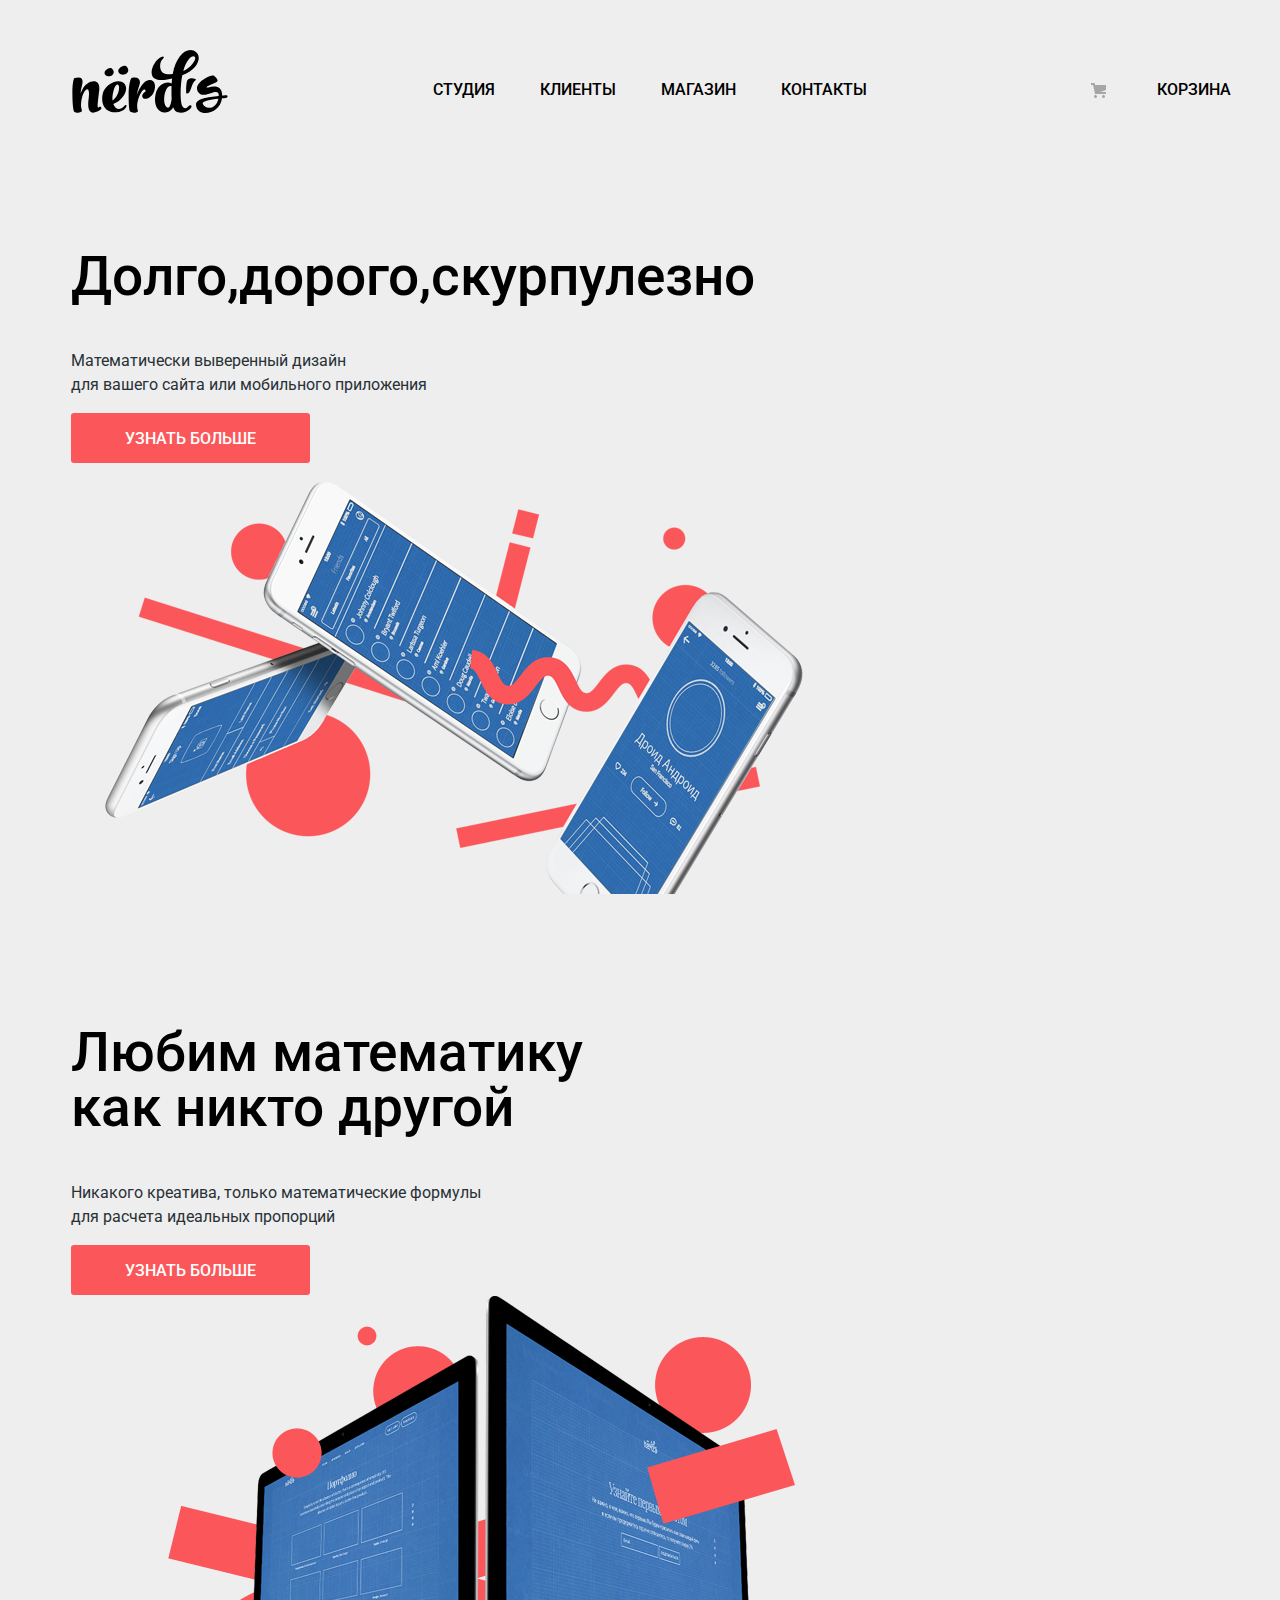
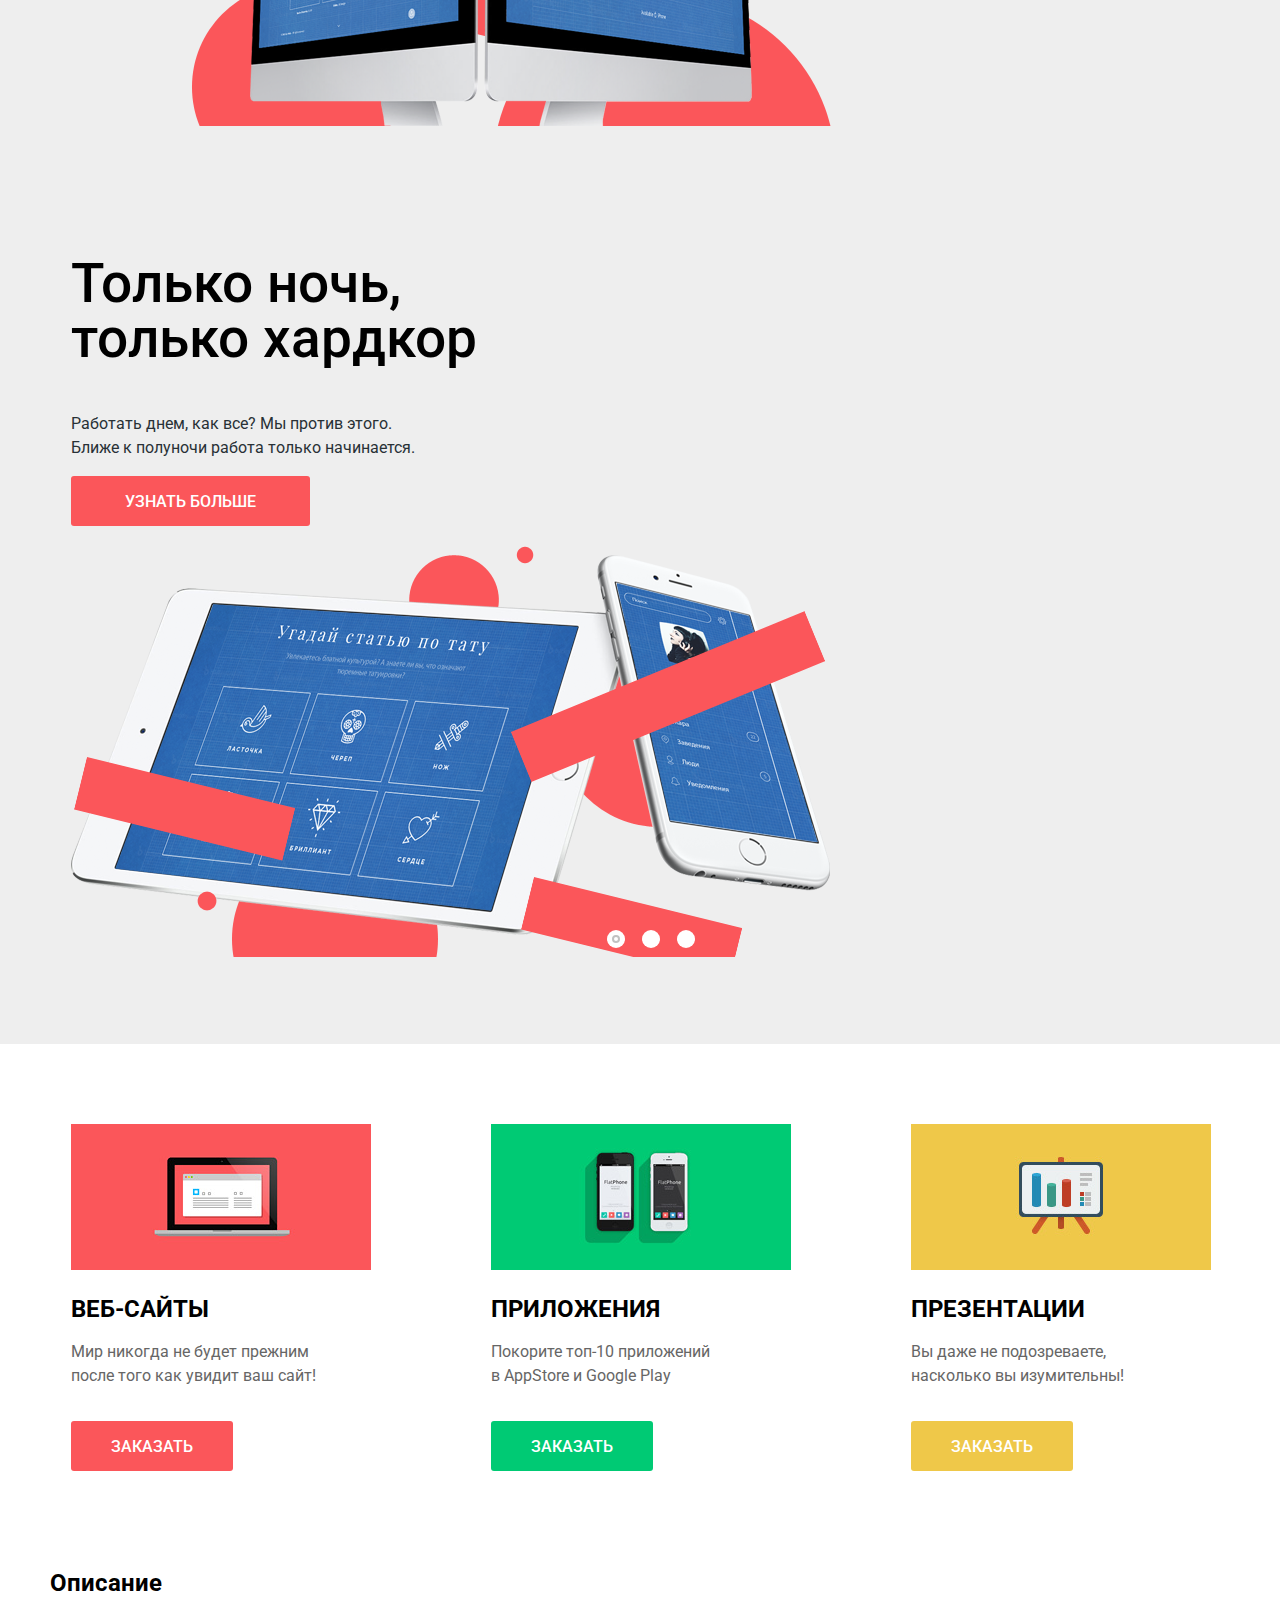
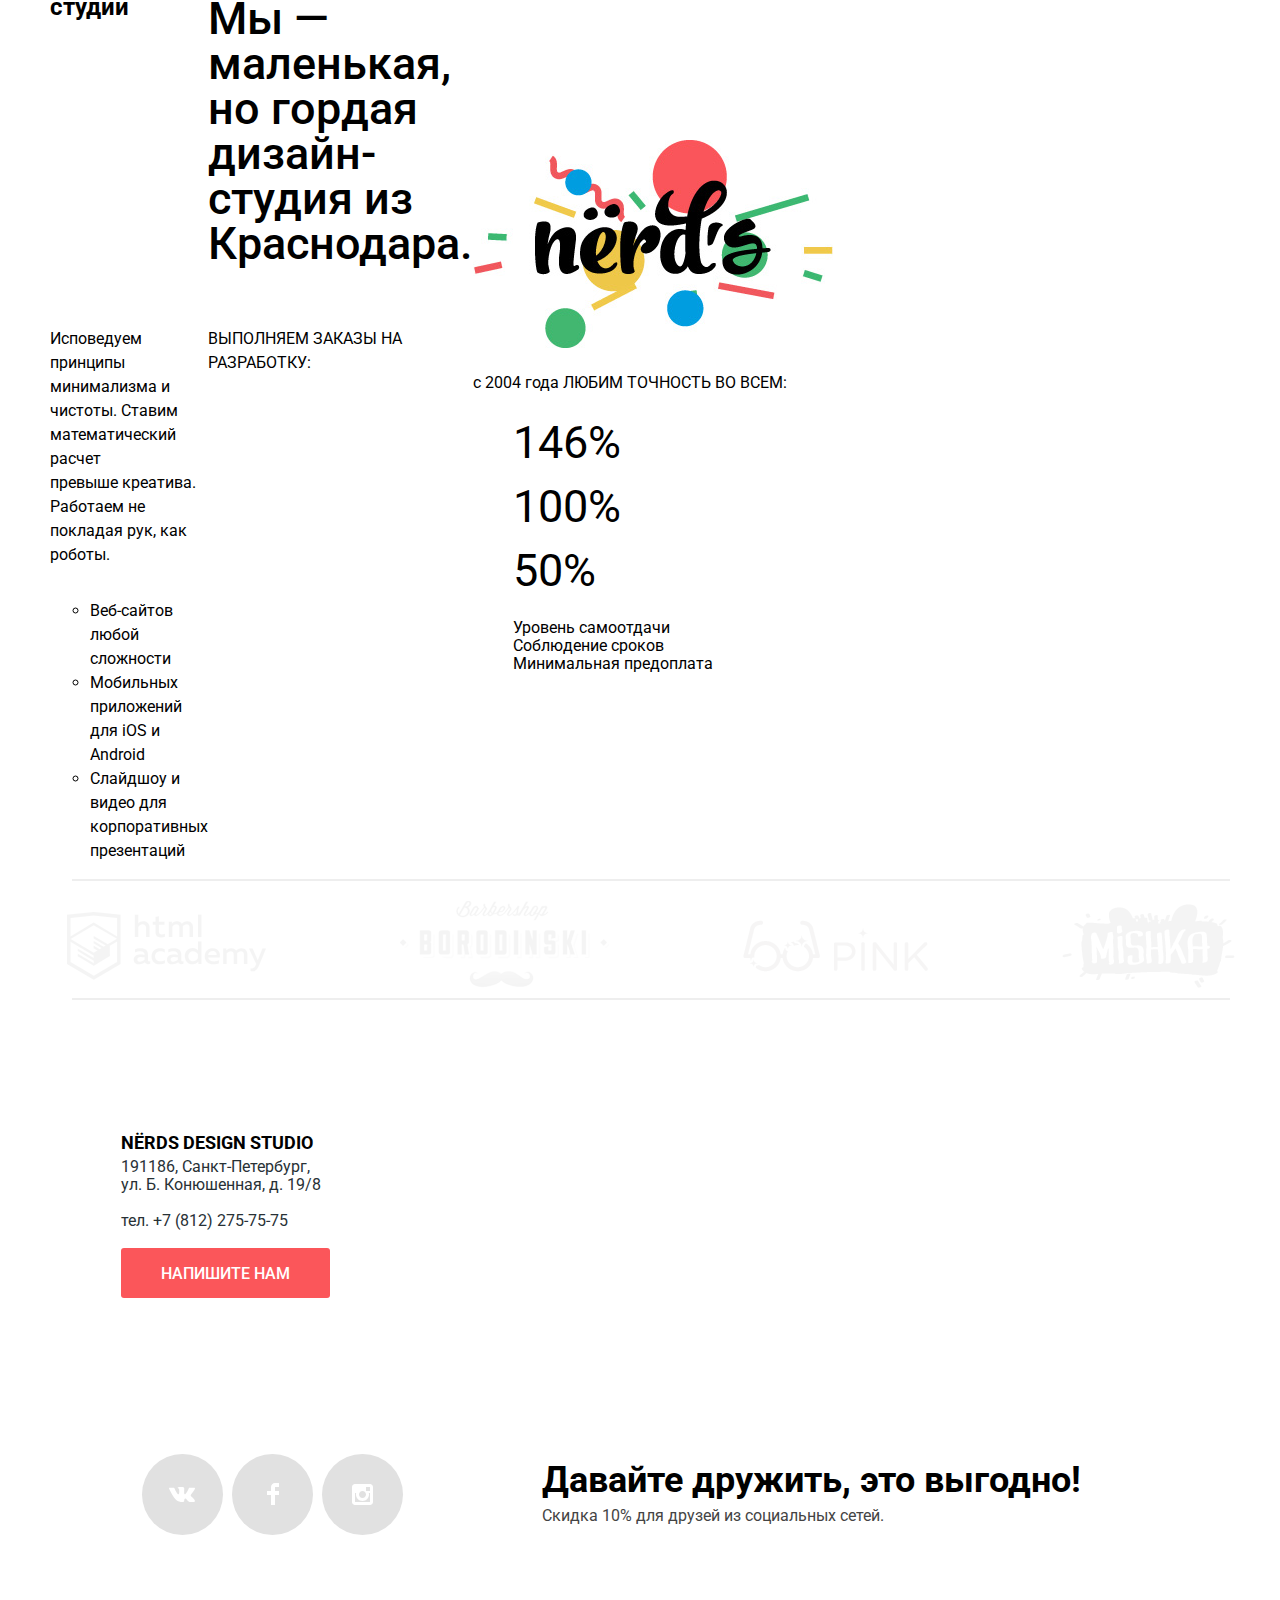
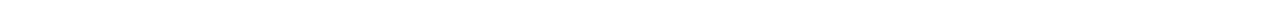
==== commit 5222e7e8: "Merge pull request #8 from DavlatovaN/master" ====
--- a/index.html
+++ b/index.html
@@ -46,7 +46,7 @@
              <p class="list-description">Математически выверенный дизайн<br />для вашего сайта или мобильного приложения</p>
              <a class="button promo-button" href="#">Узнать больше</a>
            </div>
-           <img class="slide-image" src="img/slide.png" width=" 1157" height="431" alt="Логотип Нёрдс">
+           <img class="slide-image" src="img/slide.png"  alt="Логотип Нёрдс">
          </li>
          <li class="features-item slide">
            <div class="features-description-container">
@@ -54,7 +54,7 @@
              <p class="list-description">Никакого креатива, только математические формулы<br>для расчета идеальных пропорций</p>
              <a class="button promo-button" href="#">Узнать больше</a>
            </div>
-           <img class="slide-image"src="img/slide2.png" width="1157" height="431" alt="Логотип Нёрдс">
+           <img class="slide-image"src="img/slide2.png"  alt="Логотип Нёрдс">
          </li>
          <li class="features-item slide">
            <div class="features-description-container">
@@ -62,13 +62,13 @@
              <p class="list-description">Работать днем, как все? Мы против этого.<br>Ближе к полуночи работа только начинается.</p>
              <a class="button promo-button" href="#">Узнать больше</a>
            </div>
-           <img class="slide-image" src="img/slide3.png" width="1157" height="431" alt="Логотип Нёрдс">
+           <img class="slide-image" src="img/slide3.png"  alt="Логотип Нёрдс">
          </li>
        </ul>
        <div class="slider-controls">
-         <button class="slider-button slider-button-current" type="button" aria-label="Первый слайд"><</button>
-         <button class="slider-button " type="button" aria-label="Второй слайд"><</button>
-         <button class="slider-button " type="button" aria-label="Третий слайд"><</button>
+         <button class="slider-button slider-button-current" type="button" aria-label="Первый слайд"></button>
+         <button class="slider-button " type="button" aria-label="Второй слайд"></button>
+         <button class="slider-button " type="button" aria-label="Третий слайд"></button>
        </div>
      </div>
    </section>
--- a/css/style.css
+++ b/css/style.css
@@ -24,6 +24,7 @@
    --text-contact-cart:#666666;
    --footer-benefit:#444444;
    --ui-input-border-hover: #B4B9BB;
+   --hover-shadow-color: rgba(0, 1, 1, 0.25);
    --basic-text-active-color: rgba(0, 0, 0, 0.3);
    --inner-shadow-color: rgba(0, 1, 1, 0.1);
    --ui-input-border-color: #D7DCDF;
@@ -171,6 +172,10 @@
  .social-icon {
    background-color:var(--basic-social-icon);
  }
+ .promo-button {
+   padding-left: 54px;
+   padding-right: 54px;
+ }
 
  /*Grid*/
  .page {
@@ -221,15 +226,7 @@
    margin: 0;
  }
 
- .main-header {
-   height: 129px;
-   margin-bottom: 80px;
-
- }
  /*Main navigation*/
- .main-header {
-   height: 114px;
- }
 
  .main-logo:active path {
    fill: var(--logo-focus);
@@ -403,14 +400,14 @@
    line-height: 18px;
    font-weight: 400;
  }
-/*container*/
- .container{
-   margin: 0 auto;
-   padding: 0 10px;
- }
+
  /* Layout - features */
+ .features{
+
+ }
  .features-container{
    position: relative;
+   background:var(--basic-grey);
  }
  .promo-wrapper {
    position: relative;
@@ -426,7 +423,8 @@
    display: block;
  }
  .slide {
-   display:none;
+   position: relative;
+   display:;
  }
  .features-description-container {
    position: relative;
@@ -435,7 +433,8 @@
    width: 560px;
  }
  .slide-image {
-   position: absolute;
+   width: 760px;
+   height: 431px;
    z-index: 0;
    right: 0;
    top: 0;
@@ -695,7 +694,6 @@
  .main-title-container{
    width:100%;
    height: 355px;
-   margin-top:-70px;
    background:var(--basic-grey)
  }
  .main-title {
@@ -792,6 +790,9 @@
    margin: 0;
  }
 .cart-catalog{
+  list-style: none;
+  padding: 0;
+  margin: 0;
   display: flex;
   flex-wrap: wrap;
 }
@@ -803,17 +804,95 @@
    margin-right: 42px;
    font-size: 16px;
    line-height: 18px;
+   border-radius: 5px;
+   position: relative;
    color: var(--text-contact-cart);
    background-color: var(--basic-grey);
    box-shadow: 0 0 10px rgba(0,0,0,0.1);
  }
-
- .cart-name {
-   font-weight: 700;
+ .cart-item:hover {
+   box-shadow: 0px 6px 15px var(--hover-shadow-color);
+ }
+ .cart-item::before {
+   content: "";
+   position: relative;
+   display: block;
+   background-color: var(--catalog-cart-head);
+   width: 360px;
+   height: 40px;
+   border-radius: 4px 4px 0px 0px;
+   opacity: 0.12;
+ }
+
+ .cart-item::after {
+   content: "";
+   position: absolute;
+   display: block;
+   top: 13px;
+   left: 16px;
+   width: 14px;
+   height: 14px;
+   border-radius: 50%;
+   background-color: var(--basic-white);
+   box-shadow: 23px 0px 0px var(--basic-white), 46px 0px 0px var(--basic-white);
+ }
+ .cart-item:hover::before {
+   opacity: 1;
+ }
+ .cart-item:hover .cart-description,
+ .cart-description:focus,
+ .cart-title a:focus{
+   opacity: 1;
+ }
+ .cart-description{
+   background-color: var(--basic-grey)
+
+ }
+ .cart-description{
+ display: flex;
+   flex-wrap: wrap;
+ flex-direction: column;
+ align-items: center;
+ opacity: 0;
+ text-align: center;
+ min-height: 231px;
+ padding: 26px 52px 44px;
+ box-sizing: border-box;
+ z-index: 2;
+ bottom: 0;
+ left: 0;
+ right: 0;
+ }
+ .cart-title{
+   margin: 0;
+   margin-bottom: 10px;
+ }
+ .cart-title a:hover,
+ .cart-title a:focus{
+   color:var(--focus-red);
+ }
+ .cart-title a{
+   color: var(--heading-color);
    font-size: 18px;
    line-height: 30px;
-   color: var(--heading-color);
- }
+   text-transform: uppercase;
+ }
+ .cart-text{
+   font-size: 16px;
+   line-height: 18px;
+   color:var(--text-contact-cart);
+   margin: 0;
+   padding-bottom: 32px;
+ }
+ .price-button {
+   width: 200px;
+   padding-left: 0;
+   padding-right: 0;
+
+   margin-top: auto;
+ }
+ /*Pagination*/
+
  .pagination {
    padding-top: 52px;
    padding-bottom: 60px;
@@ -822,6 +901,11 @@
  .pagination-list {
    display: flex;
    flex-wrap: wrap;
+ }
+ .pagination-list {
+   list-style: none;
+   padding: 0;
+   margin: 0;
  }
 
  .pagination-item {
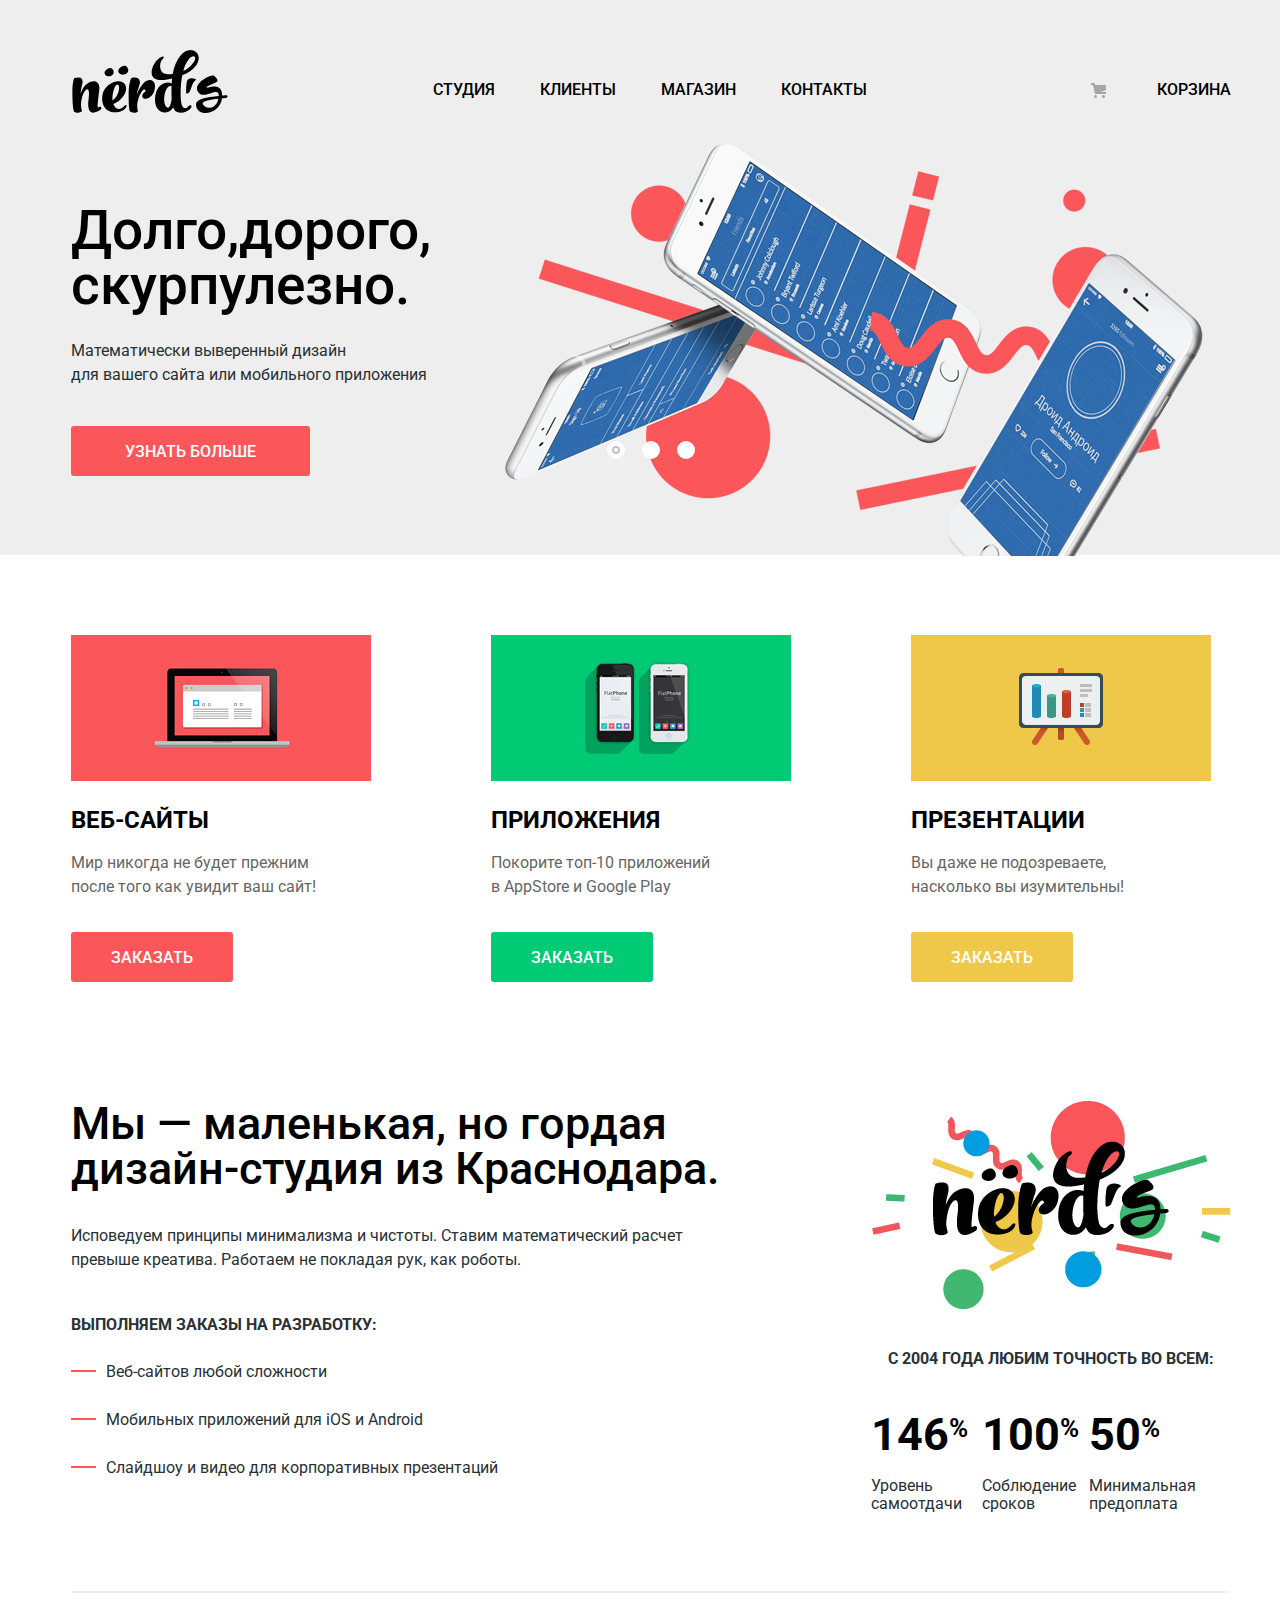
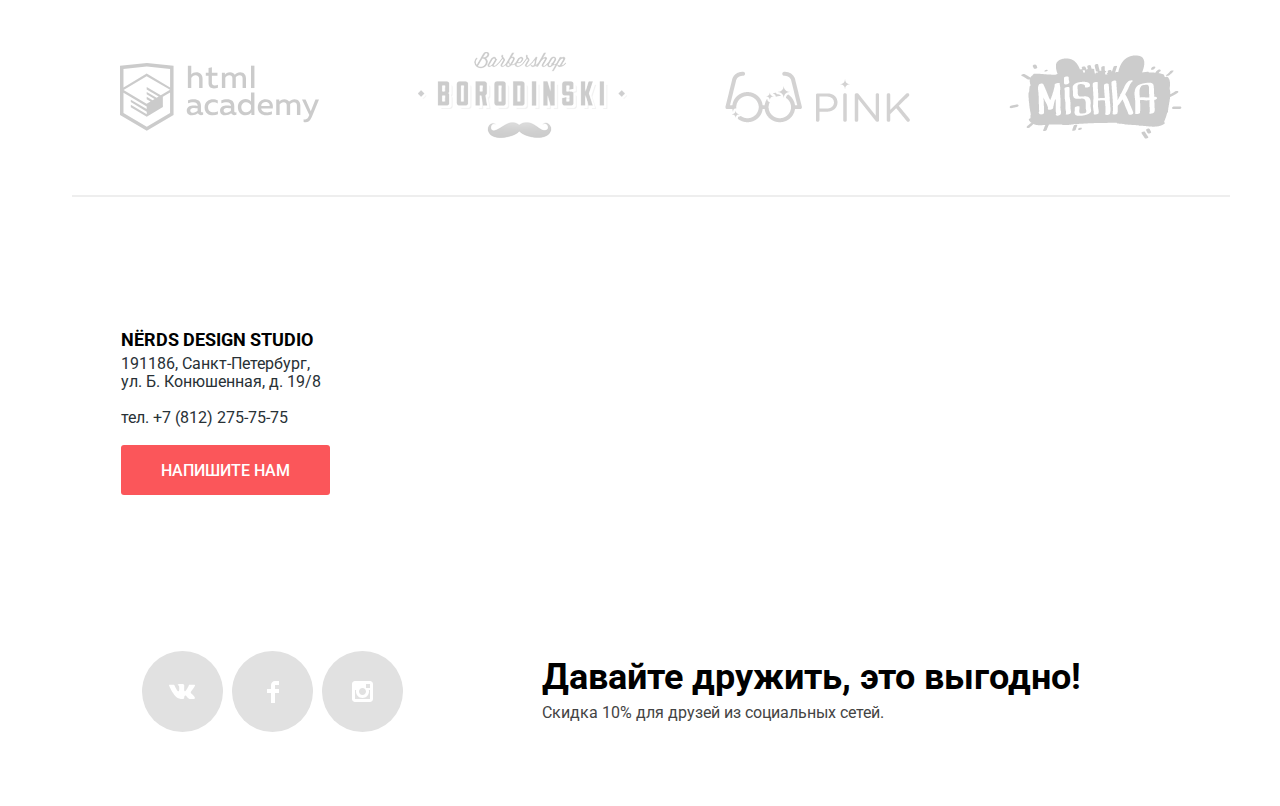
==== commit bfbc0967: "2" ====
--- a/index.html
+++ b/index.html
@@ -8,7 +8,7 @@
     <link rel="apple-touch-icon" href="img/icons/180.png">
     <link rel="manifest" href="favicon.manifest">
     <link rel="stylesheet" href="css/normalize.css">
-    <link href="https://fonts.googleapis.com/css2?family=Roboto:wght@400;700&display=swap" rel="stylesheet">
+    <link href="https://fonts.googleapis.com/css2?family=Roboto:ital,wght@0,400;0,500;0,700;1,400;1,500;1,700&display=swap" rel="stylesheet">
     <link rel="stylesheet" href="css/style.css">
   </head>
   <body class="page-body">
@@ -42,7 +42,7 @@
        <ul class="features-list promo-wrapper">
          <li class="features-item slide slide-current">
            <div class="features-description-container">
-             <h2 class="list-title">Долго,дорого,скурпулезно</h2>
+             <h2 class="list-title">Долго,дорого,<br>скурпулезно.</h2>
              <p class="list-description">Математически выверенный дизайн<br />для вашего сайта или мобильного приложения</p>
              <a class="button promo-button" href="#">Узнать больше</a>
            </div>
@@ -58,7 +58,7 @@
          </li>
          <li class="features-item slide">
            <div class="features-description-container">
-             <h2 class="list-title">Только ночь,<br />только хардкор</h2>
+             <h2 class="list-title">Только ночь,<br>только хардкор</h2>
              <p class="list-description">Работать днем, как все? Мы против этого.<br>Ближе к полуночи работа только начинается.</p>
              <a class="button promo-button" href="#">Узнать больше</a>
            </div>
@@ -98,35 +98,38 @@
    </section>
 
    <!--Третий блок описание студии-->
-   <div class="index-columns">
-     <section class="article">
-       <h2>Описание студии</h2>
-       <p class="article-title">Мы — маленькая, но гордая<br>
-         дизайн-студия из Краснодара.</p>
-       <p class="article-item">Исповедуем принципы минимализма и чистоты. Ставим математический расчет<br>
-         превыше креатива. Работаем не покладая рук, как роботы.</p>
-       <p class="orders">ВЫПОЛНЯЕМ ЗАКАЗЫ НА РАЗРАБОТКУ:</p>
+   <section class="article">
+   <div class="article-wrapper">
+       <h2 class="visually-hidden">Описание студии</h2><!--скрытый заголовок-->
+     <div class="article-description-container">
+       <p class="article-title">Мы — маленькая, но гордая дизайн-студия из Краснодара.</p>
+       <p class="article-item">Исповедуем принципы минимализма и чистоты. Ставим математический расчет превыше креатива. Работаем не покладая рук, как роботы.</p>
+       <h3 class="article-caption">ВЫПОЛНЯЕМ ЗАКАЗЫ НА РАЗРАБОТКУ:</h3>
        <ul class="orders-list">
          <li class="orders-item">Веб-сайтов любой сложности</li>
          <li class="orders-item">Мобильных приложений для iOS и Android</li>
          <li class="orders-item">Слайдшоу и видео для корпоративных презентаций</li>
        </ul>
-     </section>
-     <section class="article-logo">
-       <img src="img/nerds-illustration.svg" width="360" height="208" alt="Иллюстрация-1">
-       <p class="accuracy">с 2004 года ЛЮБИМ ТОЧНОСТЬ ВО ВСЕМ:</p>
-       <ul>
-         <li class="accuracy-percent">146%</li>
-         <li class="accuracy-percent">100%</li>
-         <li class="accuracy-percent">50%</li>
-       </ul>
-       <ul >
-         <li class="accuracy-tag">Уровень самоотдачи</li>
-         <li class="accuracy-tag">Соблюдение сроков</li>
-         <li class="accuracy-tag">Минимальная предоплата</li>
-       </ul>
-     </section>
+     </div>
+     <div class="statistics-container">
+       <strong class="accuracy">с 2004 года ЛЮБИМ ТОЧНОСТЬ ВО ВСЕМ:</strong>
+       <ul class="accuracy-list">
+         <li class="accuracy-percent">
+           <span class="accuracy-item">146<sup class="accuracytext">%</sup></span>
+           <p class="accuracy-text">Уровень самоотдачи</p>
+         </li>
+         <li class="accuracy-percent">
+           <span class="accuracy-item">100<sup class="accuracytext">%</sup></span>
+           <p class="accuracy-text">Соблюдение сроков</p>
+         </li>
+         <li class="accuracy-percent">
+           <span class="accuracy-item">50<sup class="accuracytext">%</sup></span>
+           <p class="accuracy-text">Минимальная предоплата</p>
+         </li>
+       </ul>
+     </div>
    </div>
+   </section>
    <!--Четвертый блок с логотипами-->
    <section class="clients">
      <div class="clients-wrapper">
--- a/css/style.css
+++ b/css/style.css
@@ -1,13 +1,13 @@
  /*Fonts*/
  @font-face {
-   font-family: "PT Roboto";
+   font-family: "Roboto", "Arial", sans-serif;;
    src: url("../fonts/roboto.woff2");format("woff2")
         url("../fonts/roboto.woff");format("woff")
    font-weight:400;
    font-style: normal;
  }
  @font-face {
-   font-family: "PT Roboto";
+   font-family: "Roboto", "Arial", sans-serif;;
    src: url("../fonts/robotobold.woff2");format("woff2")
         url("../fonts/robotobold.woff");format("woff")
    font-weight:700;
@@ -23,12 +23,16 @@
    --basic-white:#FFFFFF;
    --text-contact-cart:#666666;
    --footer-benefit:#444444;
+   --range-toggle-dot: #ABABAB;
    --ui-input-border-hover: #B4B9BB;
    --hover-shadow-color: rgba(0, 1, 1, 0.25);
+   --basic-text-hover-color: rgba(0, 0, 0, 0.6);
    --basic-text-active-color: rgba(0, 0, 0, 0.3);
    --inner-shadow-color: rgba(0, 1, 1, 0.1);
    --ui-input-border-color: #D7DCDF;
    --transparent: rgba(0, 0, 0, 0);
+   --range-active-color: #231F20;
+   --toggle-shadow: rgba(0, 0, 0, 0.15);
    --modal-shadow: rgba(0, 0, 0, 0.4);
    /*buttons*/
    --ui-slider-active-color: #C1C1C1;
@@ -58,9 +62,7 @@
    --catalog-cart-head:#4D4D4D;
  }
 
-
  /*Global*/
-
  .page-body {
    min-width: 1160px;
    font-family: "Roboto", "Arial", sans-serif;
@@ -122,11 +124,13 @@
    height: 50px;
  }
  .filter-button {
-   width: 100%;
+   width:260px;
+   height: 50px;
    border: none;
-
+   border-radius: 3px;
    background-color: var(--basic-grey);
    color: var(--heading-color);
+
  }
 
  .filter-button:hover {
@@ -176,8 +180,32 @@
    padding-left: 54px;
    padding-right: 54px;
  }
-
- /*Grid*/
+ .promo-button:hover{
+   background:var(--focus-red);
+
+ }
+ .promo-button:active{
+   background:var(--click-red);
+ }
+ .site-button:hover{
+   background:var(--focus-red);
+ }
+ .site-button:active{
+   background:var(--click-red);
+ }
+ .feedback-button:hover{
+   background:var(--focus-red);
+ }
+ .feedback-button:active{
+   background:var(--click-red);
+ }
+ .price-button:hover{
+   background:var(--focus-red);
+ }
+ .price-button:active{
+   background:var(--click-red);
+ }
+   /*Grid*/
  .page {
    font-family: "Roboto", "Arial", sans-serif;
    min-width: 1160px;
@@ -299,8 +327,15 @@
    font-size: 55px;
    line-height: 55px;
    font-weight: 500;
+   margin-top: 0;
+   margin-bottom: 26px;
+   color: var(--heading-color);
  }
  .list-description {
+   font-weight: 400;
+   font-size: 16px;
+   line-height: 24px;
+   margin-bottom: 39px;
    color: var(--content-color);
  }
 
@@ -388,9 +423,7 @@
  .orders-list {
    font-weight: 400;
  }
- .orders-item {
-   list-style: circle;
- }
+
  .accuracy-percent {
    font-size: 45px;
    line-height: 64px;
@@ -402,9 +435,6 @@
  }
 
  /* Layout - features */
- .features{
-
- }
  .features-container{
    position: relative;
    background:var(--basic-grey);
@@ -412,6 +442,7 @@
  .promo-wrapper {
    position: relative;
    width: 1160px;
+   height: 350px;
    margin: 0 auto;
    padding: 0;
  }
@@ -419,13 +450,13 @@
    list-style: none;
    padding-bottom: 80px;
  }
+ .slide {
+   display: none;
+ }
  .slide-current {
    display: block;
  }
- .slide {
-   position: relative;
-   display:;
- }
+
  .features-description-container {
    position: relative;
    z-index: 1;
@@ -433,6 +464,7 @@
    width: 560px;
  }
  .slide-image {
+   position: absolute;
    width: 760px;
    height: 431px;
    z-index: 0;
@@ -449,7 +481,6 @@
    z-index: 0;
 
  }
-
  .services-list{
    display: grid;
    grid-template-columns: 1fr 1fr 1fr;
@@ -482,19 +513,114 @@
  .slider-button-current::before {
    border-color:  var(--ui-slider-active-color);
  }
-
  .slider-button:not(:last-child) {
    margin-right: 17px;
  }
-
-   /*article*/
+ /*Article*/
  .article{
-   display: grid;
-   grid-template-columns: 1fr 1fr ;
-
- }
+   background-color: var(--basic-white)
+ }
+.article-wrapper{
+  display: grid;
+  grid-template-columns: 1fr 360px;
+  column-gap: 140px;
+  width: 1160px;
+  padding-top: 39px;
+  padding-bottom: 46px;
+  margin: 0px auto;
+}
+.article-title{
+  font-weight: 500;
+  font-size: 45px;
+  line-height: 45px;
+  padding: 0;
+  margin: 0;
+  margin-bottom: 33px;
+  color: var(--heading-color);
+}
+.article-item{
+  margin-bottom: 41px;
+  font-size: 16px;
+  line-height: 24px;
+  color: var(--content-color);
+}
+ .article-caption,
+ .accuracy{
+   font-size: 16px;
+   line-height: 24px;
+   color: var(--content-color);
+   text-transform: uppercase;
+ }
+
+.article-caption{
+  margin-bottom: 11px;
+}
+ .orders-list{
+   list-style: none;
+   margin: 0;
+   padding: 0;
+   font-size: 16px;
+   line-height: 48px;
+   color: var(--content-color);
+ }
+ .orders-item::before{
+   position: relative;
+   content: "";
+   display: inline-block;
+   width: 25px;
+   height: 2px;
+   background:var(--basic-red);
+   margin-right: 10px;
+   top: -5px;
+ }
+.accuracy{
+  display: block;
+  text-align: center;
+  font-weight: 700;
+}
+.accuracy::before{
+  display: block;
+  content: url("../img/nerds-illustration.svg");
+  width: 360px;
+  height: 208px;
+  margin-bottom: 38px;
+}
+.accuracy-list{
+  list-style: none;
+  margin-top: 32px;
+}
+.accuracy-list{
+  display: flex;
+  justify-content: space-between;
+  padding: 0px;
+}
+
+.accuracy-item{
+  font-weight: 700;
+  font-size: 45px;
+  line-height: 64px;
+}
+.accuracytext{
+  font-weight: 700;
+  font-size: 26px;
+  line-height: 40px;
+}
+.accuracy-text{
+  font-size: 16px;
+  line-height: 18px;
+  margin-top: 10px;
+  color: var(--content-color);
+}
+
  /* Clients */
 
+.clients-wrapper{
+  column-gap: 140px;
+  width: 1160px;
+  padding-top: 39px;
+  padding-bottom: 46px;
+  margin: 0px auto;
+}
  .clients {
    background-color: var(--basic-white);
    margin-bottom: 78px;
@@ -524,15 +650,12 @@
  }
 
  .clients-item img {
-   opacity: 0.2;
- }
-
- .clients-item img:hover {
-   opacity: 1;
- }
-
- .clients-item img:active{
-   opacity: 0.1;
+   opacity:;
+ }
+
+ .clients-item img:hover,
+ .clients-item img:focus{
+   opacity:1;
  }
 
  .clients-list li:not(:last-child)::after {
@@ -697,6 +820,7 @@
    background:var(--basic-grey)
  }
  .main-title {
+   min-width: 1160px;
    font-weight: 500;
    font-size: 55px;
    line-height: 55px;
@@ -712,76 +836,262 @@
    grid-template-columns: 1fr;
    column-gap: 100px;
  }
- .catalog-list{
+
+ .sort-container{
+   column-gap: 140px;
+   width: 1160px;
+   padding-top: 36px;
+   padding-bottom:32px;
+   margin: 0px auto;
    display: flex;
-   flex-wrap: wrap;
-   align-items: center;
-   font-family: "Roboto", "Arial", sans-serif;
-   font-style: normal;
-   font-weight: 500;
-   font-size: 55px;
-   line-height: 55px;
- }
-
- .catalog-title{
-   display: flex;
-   flex-wrap: wrap;
-   align-items: center;
-   text-transform: uppercase;
-
- }
- .sort{
-   display: flex;
+
  }
 .sort-list{
-  font-family: "Roboto", "Arial", sans-serif;
-  font-style: normal;
-  font-weight: bold;
+  flex-grow: 1;
+  margin-right: 40px;
+  margin-left: 540px;
   font-size: 18px;
   line-height: 30px;
-}
-.field-type{
+  text-transform: uppercase;
+  font-weight: 700;
+}
+
+.sort-type{
   display: flex;
   flex-wrap: wrap;
+  margin: auto 33px auto 0px;
+  list-style: none;
+  padding: 0;
 }
 
 .field-item{
-  mix-blend-mode: normal;
-  opacity: 0.3;
+  margin-right: 25px;
+
+}
+.field-link{
+  text-decoration: none;
   text-transform: uppercase;
-  font-style: normal;
-  font-weight: normal;
   font-size: 14px;
   line-height: 18px;
-
-}
+  color: var(--basic-text-active-color);
+}
+.field-link:hover{
+  color: var(--basic-text-hover-color);
+}
+ .field-link:active{
+   color:var(--heading-color);
+ }
+ .sort-range{
+   display: flex;
+   position: relative;
+   right: -8px;
+   margin: auto 0px;
+ }
+ .sort-button{
+   display: flex;
+   width: 11px;
+   height: 10px;
+   padding: 8px;
+   cursor: pointer;
+   border: none;
+   border-radius: 0;
+   background-color: transparent;
+   opacity: 0.2;
+ }
+ .sort-button:hover{
+   opacity: 1;
+ }
+ .sort-button-active{
+   opacity: 1;
+   color:var(--range-active-color);
+ }
+ .sort-button-active .sort-icon,
+ .sort-button:active .sort-icon {
+   color:var(--range-active-color);
+ }
  .index-columns{
    display: grid;
-   grid-template-columns: 1fr 2fr;
-   align-items: center;
+   grid-template-columns: 260px 1fr;
+   column-gap: 140px;
+   width: 1160px;
+   margin: 0px auto;
+ }
+
+.range-filter{
+  width: 260px;
+  margin-top: 34px;
+}
+.range-controls{
+  position: relative;
+  height: 41px;
+  background-color: var(--basic-grey);
+  margin-bottom: 14px;
+  padding-top: 39px;
+  padding-left: 22px;
+  padding-right: 22px;
+  border-radius: 5px;
+}
+
+ .range-controls .scale{
+   height: 2px;
+   background-color: var(--ui-input-border-color);
+ }
+ .range-controls .bar{
+   height: 2px;
+   width: 100%;
+   background-color: var(--basic-green);
+ }
+ .range-controls .toggle{
+   position: absolute;
+   top: 30px;
+   width: 4px;
+   height: 4px;
    padding: 0;
-   margin-left: 50px;
-
- }
- .sidebar-list{
+   border: 8px solid var(--basic-white);
+   background-color: var(--range-toggle-dot);
+   border-radius: 50%;
+   box-shadow: 0px 2px 1px var( --toggle-shadow);
+   cursor: pointer;
+   border-radius: 50%;
+ }
+ .range-controls .toggle-min{
+   left: 0;
+   margin-left: 18px;
+ }
+ .range-controls .toggle-max{
+   right: 0;
+   margin-right: 18px;
+ }
+ .price-controls label{
+   text-transform: uppercase;
+   font-size: 16px;
+ }
+ .price-controls{
    display: flex;
-   flex-wrap: wrap;
-   align-items: center;
-   text-transform: uppercase;
-   font-family: "Roboto", "Arial", sans-serif;
-   font-style: normal;
-   font-weight: bold;
+   justify-content: space-between;
+ }
+ .price-controls input {
+   width: 60px;
+   padding: 10px;
+   margin-left: 10px;
+   text-align: center;
+   color: var(   --heading-color);
+   border: none;
+   border-radius: 3px;
+   background: var(   --basic-grey);
+   font-family: inherit;
+   font-size: inherit;
+ }
+ .sidebar{
+   margin-top: -70px;
+ }
+ .sidebar-fieldset{
+   border-width: 0px;
+   border-style: initial;
+   border-color: initial;
+   border-image: initial;
+   padding: 0px;
+   margin: 0px 0px 25px;
+ }
+ .sidebar-features{
+   margin-bottom: 27px;
+ }
+ .sidebar-legend{
    font-size: 18px;
    line-height: 30px;
- }
- .sidebar-price{
-   border: none;
-}
- .sidebar-features{
-   border: none;
- }
- .sidebar-grid{
-   border: none;
+   text-transform: uppercase;
+   font-weight: 700;
+   margin-bottom: 15px;
+ }
+ .sidebar-list{
+   list-style: none;
+   padding: 0px;
+   margin: 0px;
+ }
+ .sidebar-option{
+   margin-bottom: 22px;
+}
+ .sidebar-option label{
+   padding-left: 36px;
+   position: relative;
+   display: block;
+   cursor: pointer;
+   user-select: none;
+
+ }
+ .sidebar-option label::before,
+ .sidebar-option label::after{
+opacity: 0.4;
+ }
+ .sidebar-option:hover label::before,
+ .sidebar-option:hover label::after {
+   opacity: 1;
+ }
+ .sidebar-option :disabled label::before,
+ .sidebar-option:disabled label::after {
+   opacity: 0.1;
+ }
+ .sidebar-input-checkbox+ label::after {
+   visibility: visible;
+ }
+ .sidebar-input-checkbox+ label::before{
+   content: "";
+   position: absolute;
+   left: 0px;
+   top: -2px;
+   width: 23px;
+   height: 23px;
+   border-radius: 3px;
+   background-image: url("../img/checkbox.svg");
+   box-shadow: inset 0 0 2px var(--catalog-cart-head);
+ }
+ .sidebar-input-checkbox:checked + label::before{
+   box-shadow: none;
+
+ }
+ .sidebar-input-checkbox+ label::after{
+   visibility: hidden;
+   content: "";
+   position: absolute;
+   left: 5px;
+   width: 21px;
+   height: 18px;
+   background-image: url("../img/ctr.svg");
+ }
+ .sidebar-input-checkbox:checked + label::after{
+   visibility: visible;
+ }
+ .sidebar-input-checkbox:focus + label::after,
+ .sidebar-input-checkbox:focus + label::before,
+ .sidebar-input-radio:focus + label::after,
+ .sidebar-input-radio:focus + label::before{
+   opacity: 1;
+ }
+
+ .sidebar-input-radio + label::before{
+   content: "";
+   position: absolute;
+   left: 0px;
+   top: -2px;
+   width: 25px;
+   height: 25px;
+   border-radius: 50%;
+   box-shadow: inset 0 0 0 4px var( --catalog-cart-head);
+
+ }
+ .sidebar-input-radio + label::after{
+   visibility: hidden;
+   content: "";
+   position: absolute;
+   top: 6px;
+   left: 8px;
+   width: 9px;
+   height: 9px;
+   border-radius: 50%;
+   background-color: var(--catalog-cart-head)
+ }
+ .sidebar-input-radio:checked+label::after{
+   visibility: visible;
  }
 
  .cart-item-image{
@@ -790,13 +1100,13 @@
    margin: 0;
  }
 .cart-catalog{
-  list-style: none;
-  padding: 0;
-  margin: 0;
-  display: flex;
-  flex-wrap: wrap;
+  display: grid;
+  grid-template-columns: 1fr 1fr;
+  column-gap: 40px;
+  row-gap: 31px;
 }
  .cart-item {
+   position: relative;
    width: 360px;
    min-height: 398px;
    font-weight: 400;
@@ -853,7 +1163,7 @@
    flex-wrap: wrap;
  flex-direction: column;
  align-items: center;
- opacity: 0;
+ opacity:0 ;
  text-align: center;
  min-height: 231px;
  padding: 26px 52px 44px;
@@ -862,6 +1172,8 @@
  bottom: 0;
  left: 0;
  right: 0;
+   position: absolute;
+
  }
  .cart-title{
    margin: 0;
@@ -894,6 +1206,7 @@
  /*Pagination*/
 
  .pagination {
+  margin-left: 40px;
    padding-top: 52px;
    padding-bottom: 60px;
  }
@@ -901,6 +1214,7 @@
  .pagination-list {
    display: flex;
    flex-wrap: wrap;
+
  }
  .pagination-list {
    list-style: none;
@@ -966,9 +1280,7 @@
  .cart-name:hover {
    color: var(--basic-red);
  }
- .pagination-list:hover {
-   background-color: var(--focus-grey);
- }
+
  /* Modal */
  .modal {
    display:none;
@@ -978,9 +1290,7 @@
    top: 50%;
    transform: translateY(-50%);
    z-index: 99;
-
    margin: auto;
-
    background-color: var(--basic-white);
    box-shadow: 0px 20px 40px var(--modal-shadow);
  }
@@ -1121,6 +1431,11 @@
    min-width: 259px;
    margin-right: auto;
  }
-
-
-
+ .modal-submit:hover {
+   background-color: var(--focus-red);
+ }
+ .modal-submit:active {
+   background-color:var(--click-red);
+
+ }
+
